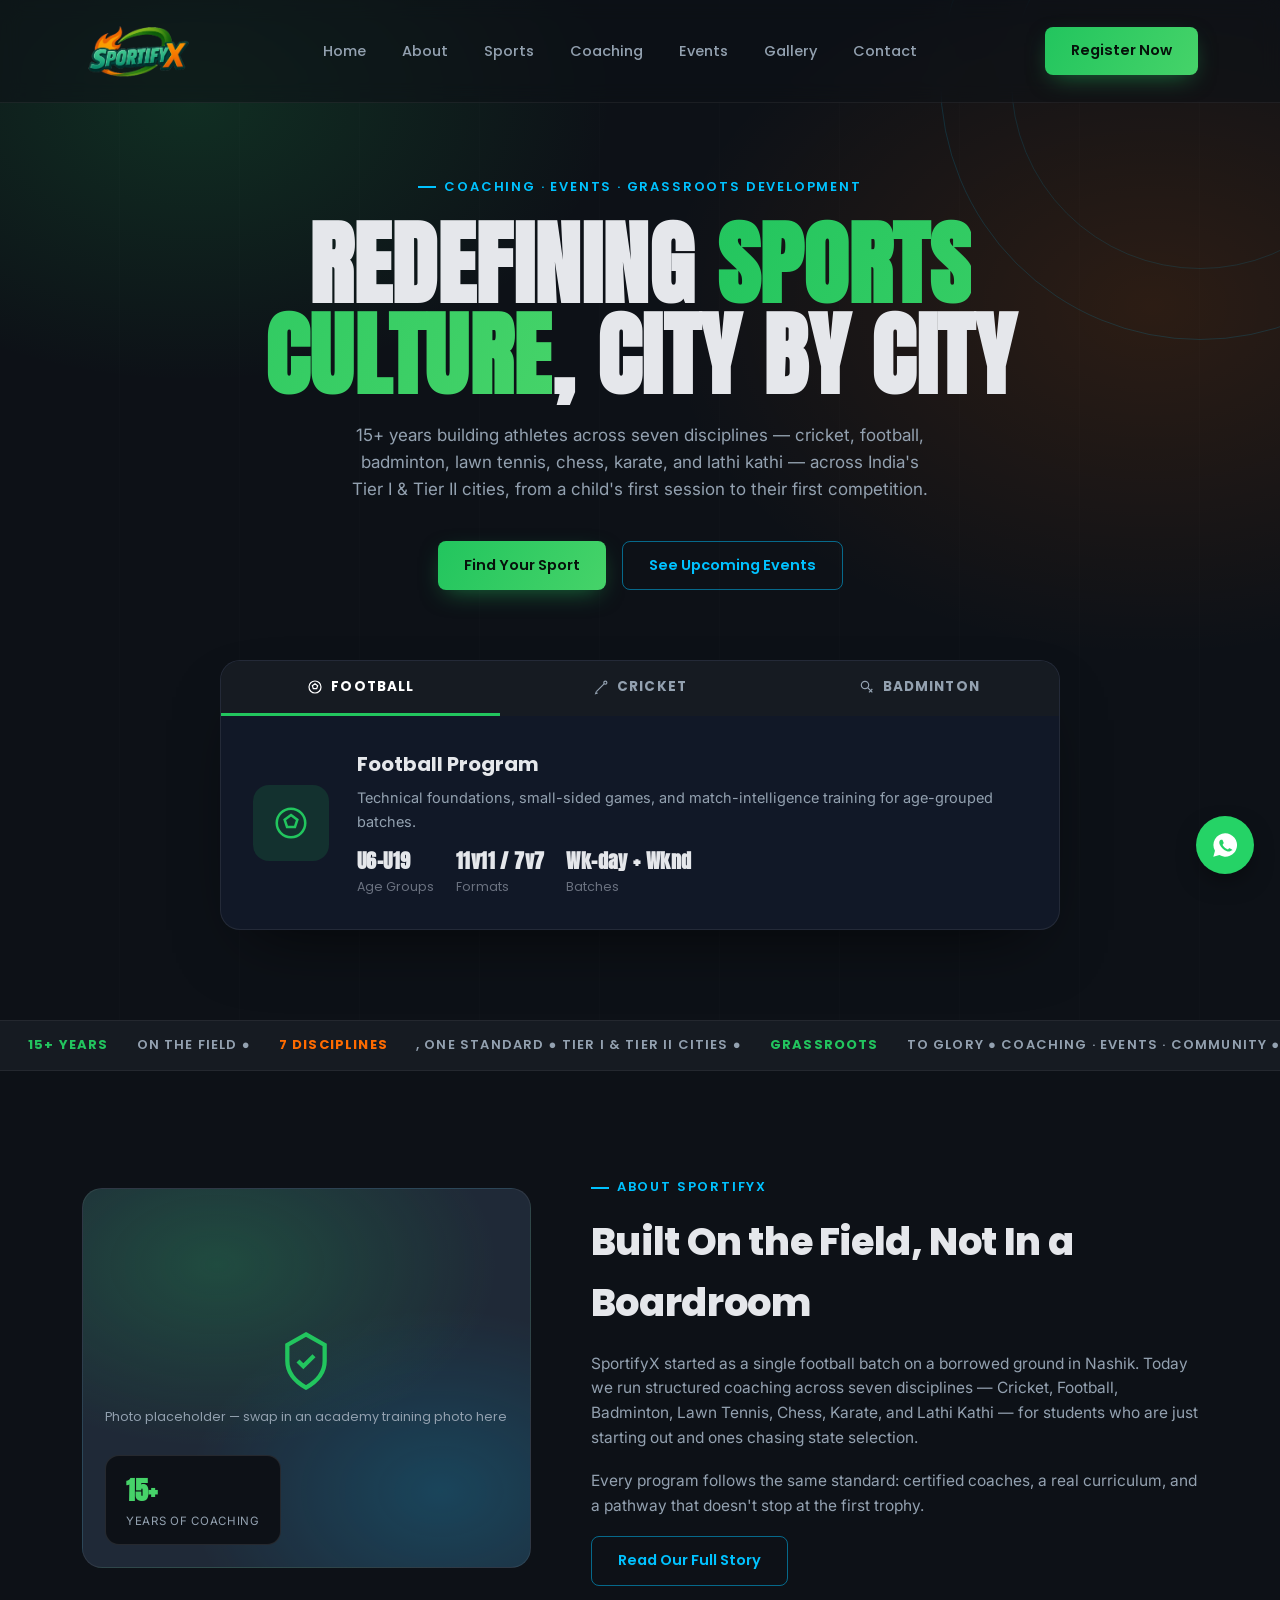
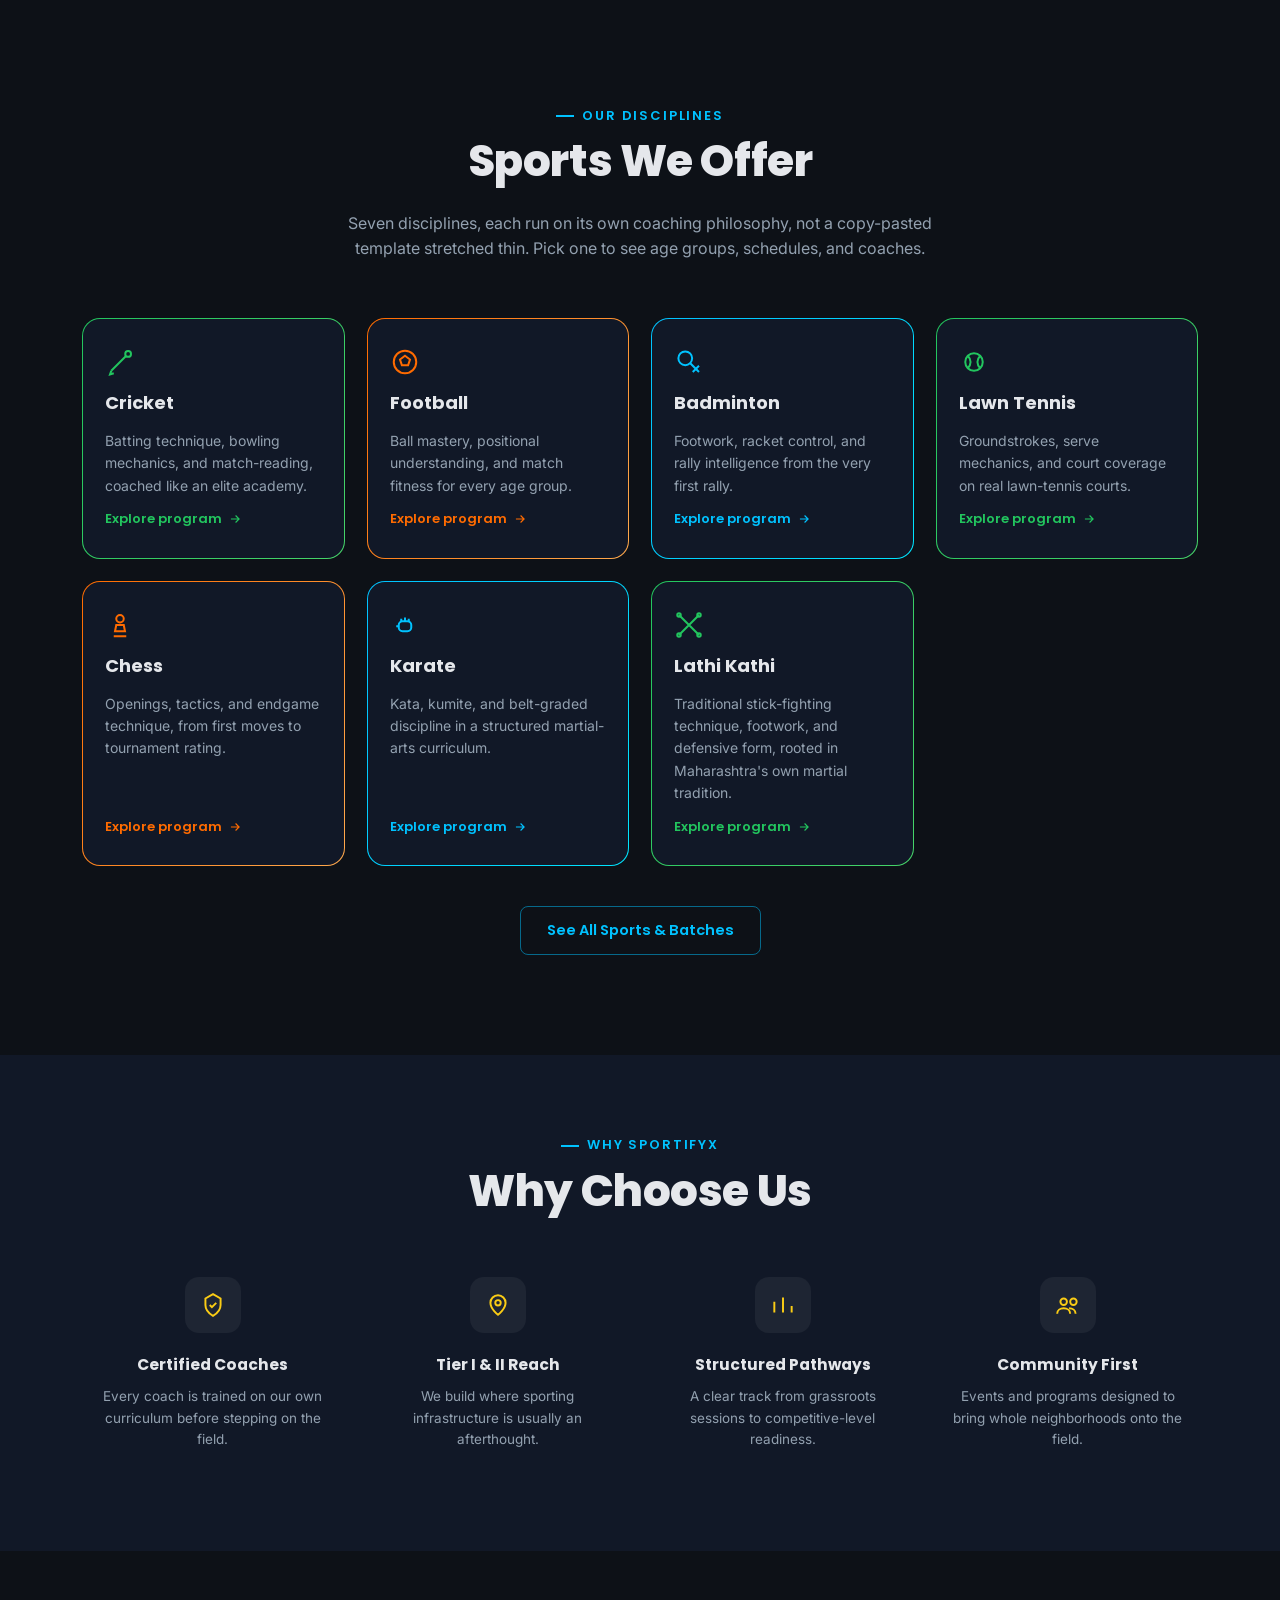
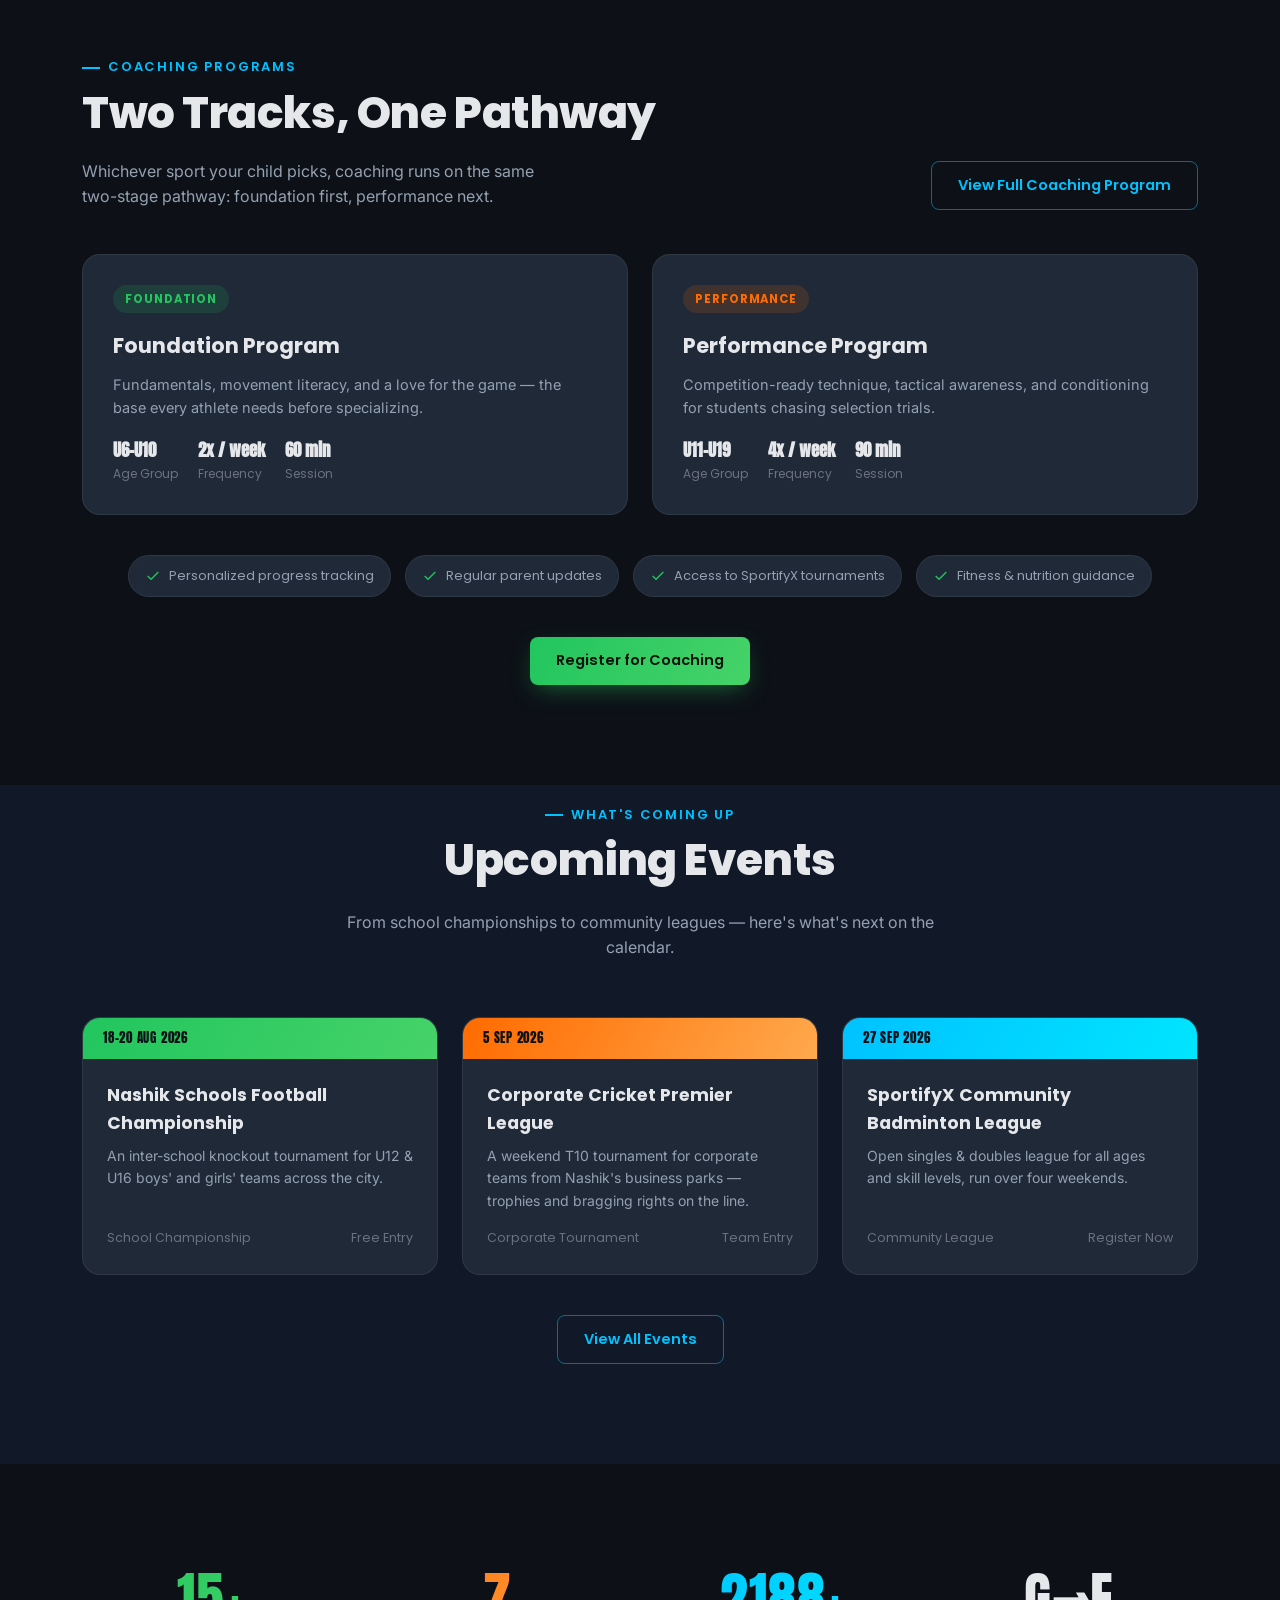
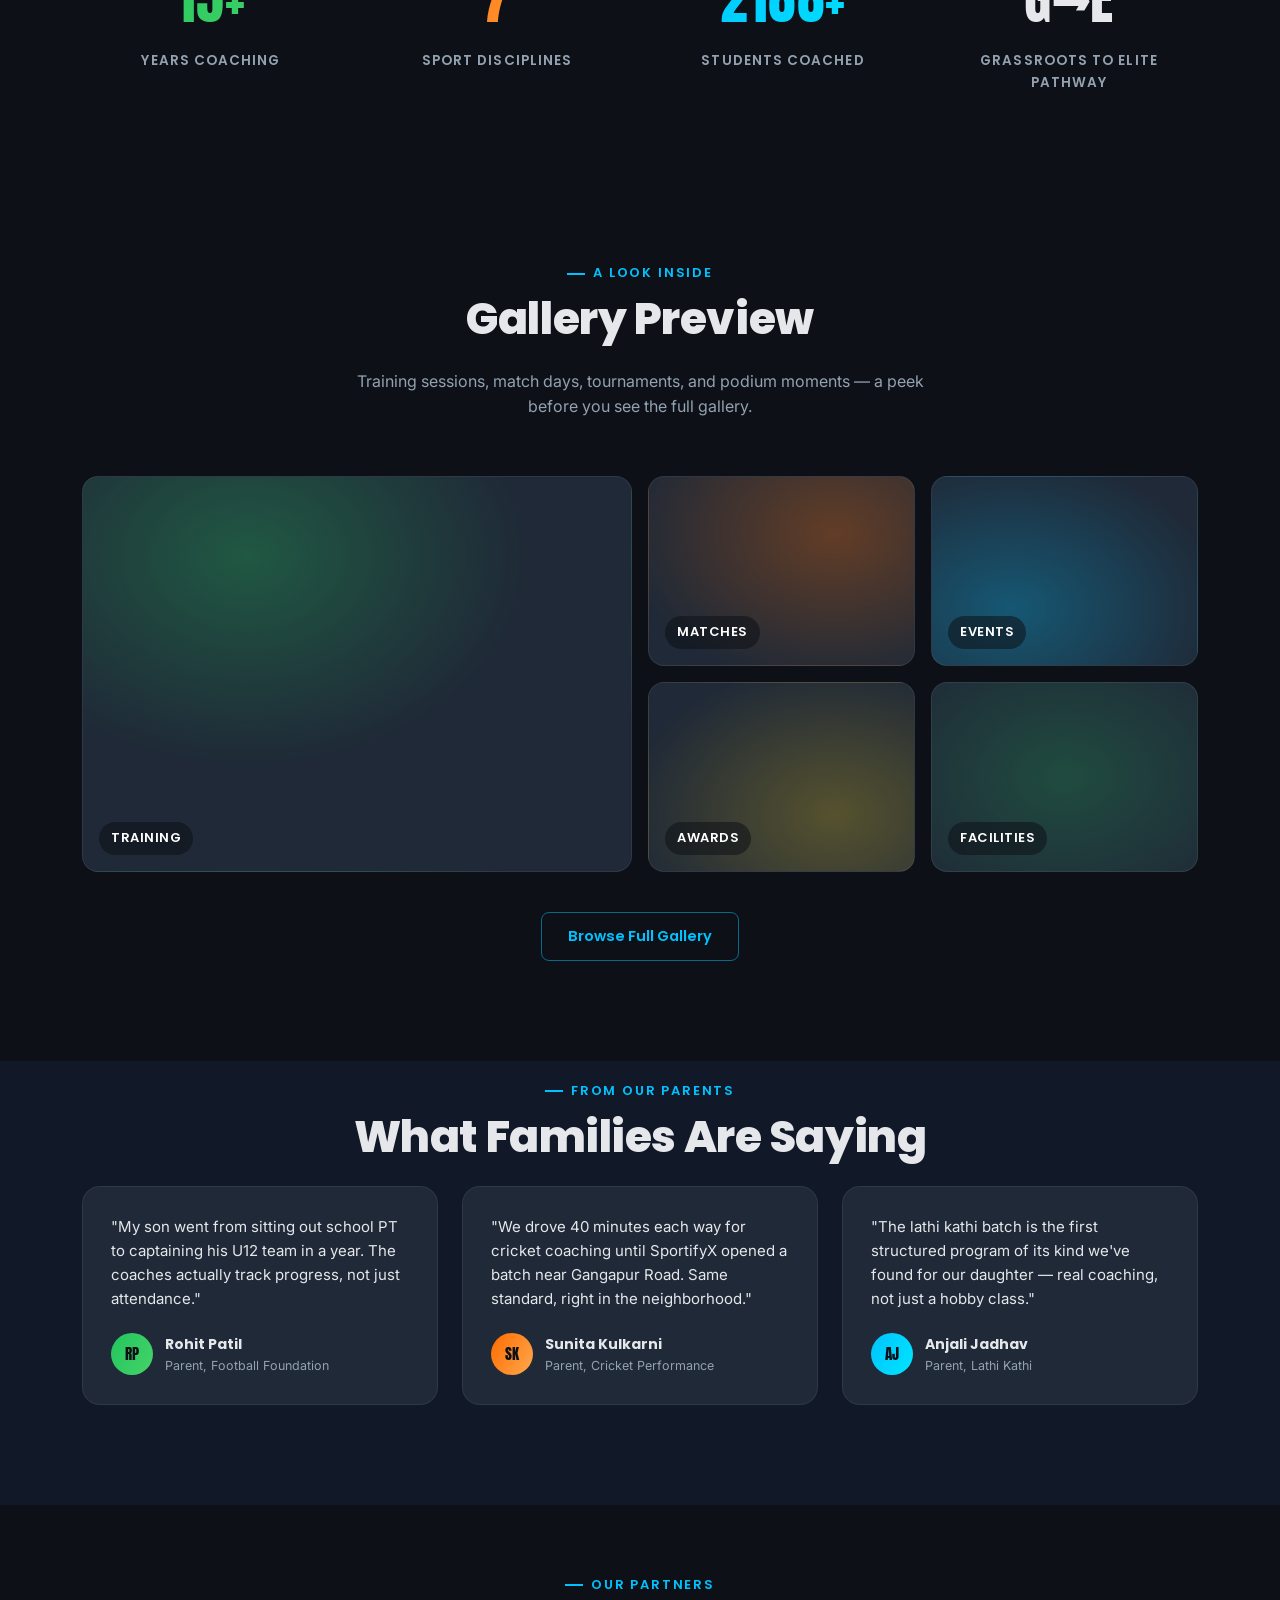
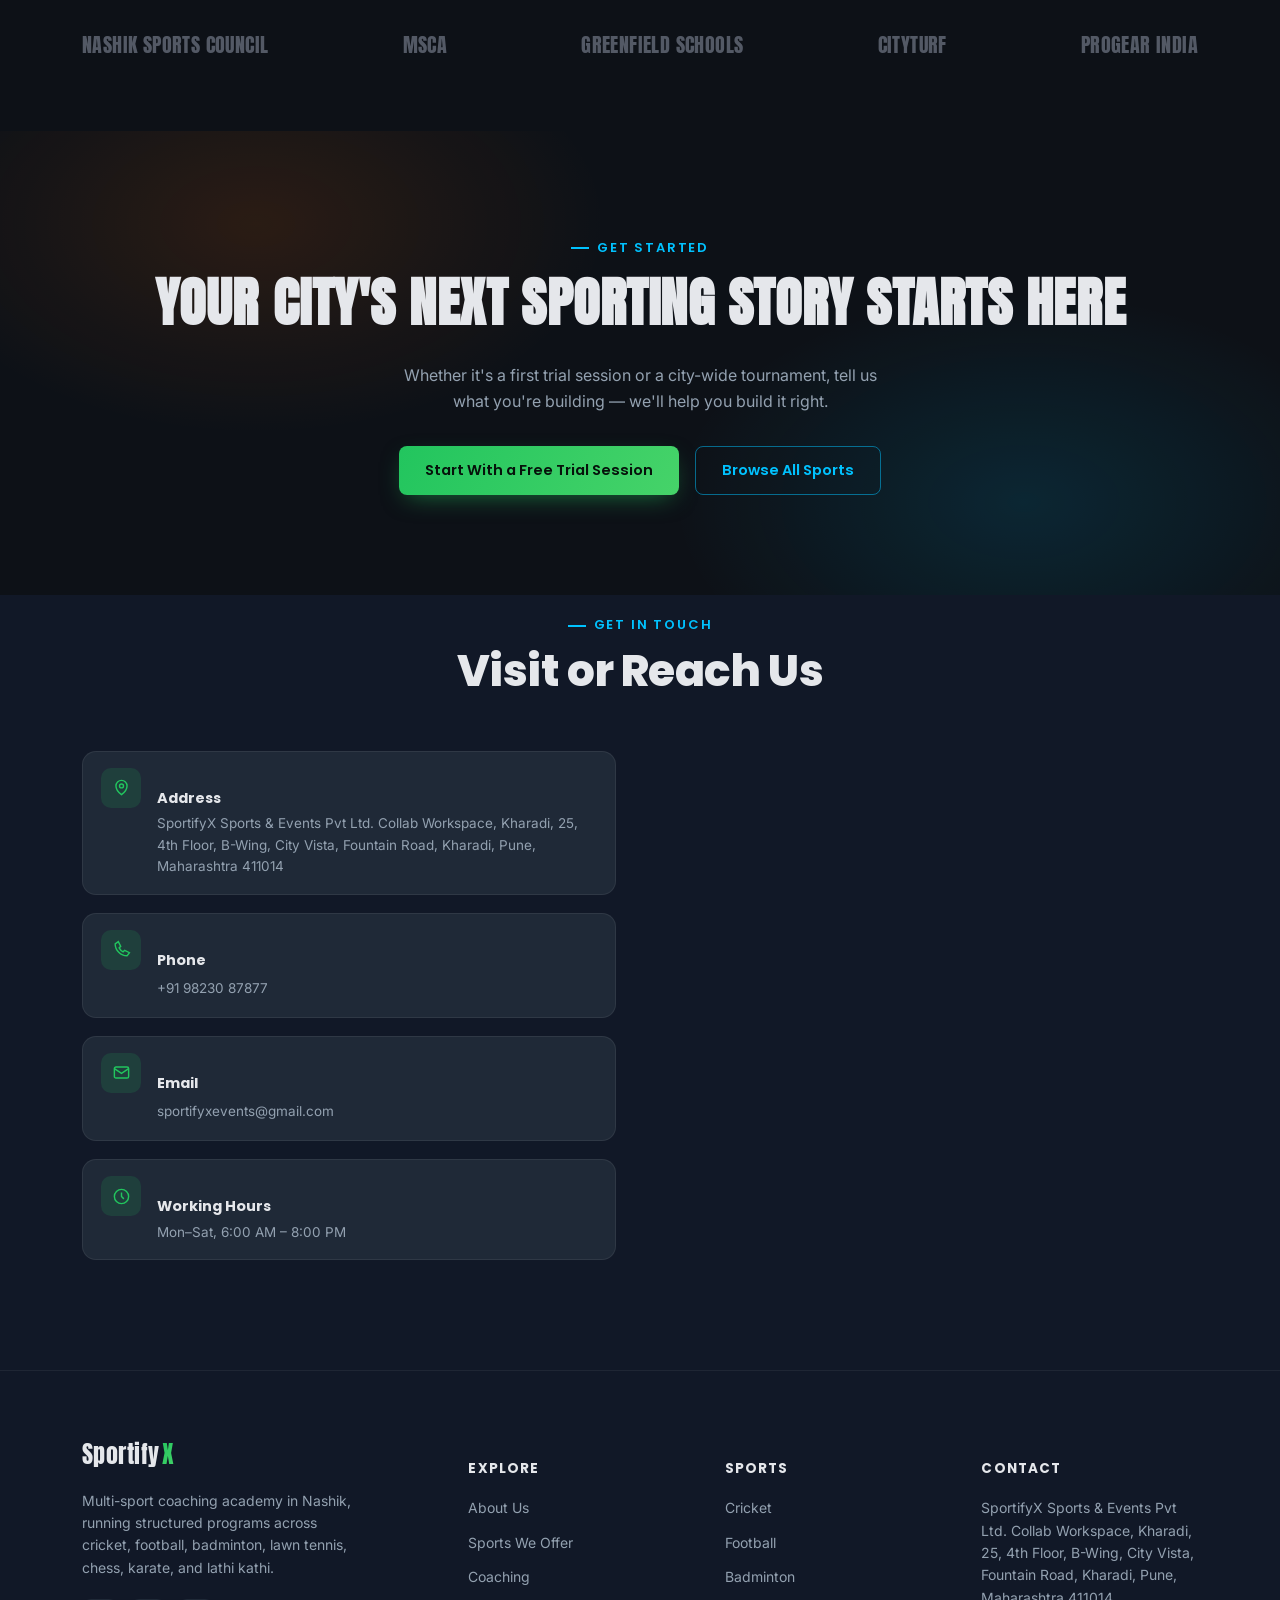
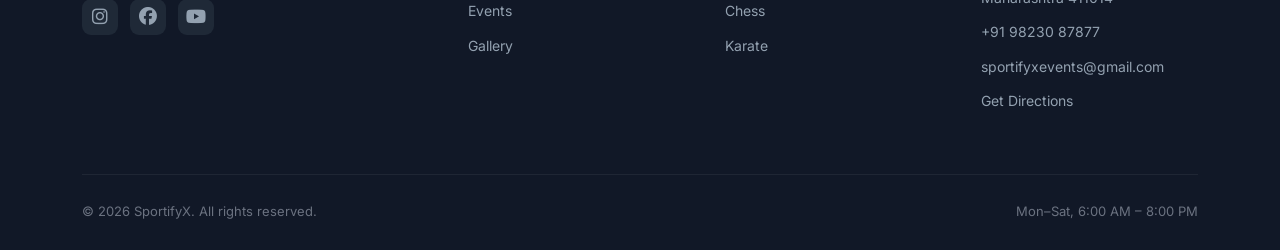
==== index.html @ 6ac2527b "updates" ====
<!DOCTYPE html>
<html lang="en">

<head>
  <meta charset="UTF-8">
  <meta name="viewport" content="width=device-width, initial-scale=1.0">
  <title>SportifyX — Redefining Sports Culture</title>
  <link rel="icon" type="image/x-icon" href="/favicon_io/favicon.ico" />
  <meta name="description"
    content="Professional multi-sport coaching, event management, and grassroots development across cricket, football, badminton, lawn tennis, chess, karate, and lathi kathi in India's Tier I & Tier II cities.">
  <link rel="preconnect" href="https://fonts.googleapis.com">
  <link rel="preconnect" href="https://fonts.gstatic.com" crossorigin>
  <link
    href="https://fonts.googleapis.com/css2?family=Anton&family=Poppins:wght@500;600;700;800&family=Inter:wght@400;500;600&display=swap"
    rel="stylesheet">
  <link rel="stylesheet" href="https://cdnjs.cloudflare.com/ajax/libs/font-awesome/6.7.2/css/all.min.css">
  <link rel="stylesheet" href="/css/style.css">
</head>

<body id="top">

  <div id="navbar"></div>

  <main>
    <section class="hero">
      <div class="pitch-lines"></div>
      <div class="centre-circle"></div>
      <div class="container hero-inner">
        <span class="eyebrow">Coaching · Events · Grassroots Development</span>
        <h1>Redefining <span class="accent">Sports Culture</span>, City by City</h1>
        <p class="hero-sub">15+ years building athletes across seven disciplines — cricket, football, badminton,
          lawn tennis, chess, karate, and lathi kathi — across India's Tier I &amp; Tier II cities, from a
          child's first session to their first competition.</p>
        <div class="hero-ctas">
          <a href="/sports/" class="btn btn-primary">Find Your Sport</a>
          <a href="/events/" class="btn btn-outline">See Upcoming Events</a>
        </div>

        <div class="scoreboard" id="scoreboard">
          <div class="scoreboard-tabs">
            <button class="tab active" data-sport="football">
              <svg viewBox="0 0 24 24" fill="none" stroke="currentColor" stroke-width="1.8">
                <circle cx="12" cy="12" r="9" />
                <path d="M12 7l4 3-1.5 4.5h-5L8 10z" />
              </svg>
              <span class="tab-label">Football</span>
            </button>
            <button class="tab" data-sport="cricket">
              <svg viewBox="0 0 24 24" fill="none" stroke="currentColor" stroke-width="1.8">
                <path d="M5 19L17 7" />
                <circle cx="18.5" cy="5.5" r="2.3" />
                <path d="M5 19l-1 3 3-1" />
              </svg>
              <span class="tab-label">Cricket</span>
            </button>
            <button class="tab" data-sport="badminton">
              <svg viewBox="0 0 24 24" fill="none" stroke="currentColor" stroke-width="1.8">
                <circle cx="9" cy="9" r="5.5" />
                <path d="M13 13l7 7M15 20l5-5" />
              </svg>
              <span class="tab-label">Badminton</span>
            </button>
          </div>

          <div class="scoreboard-body scoreboard-panel" data-sport="football">
            <div class="scoreboard-icon">
              <svg viewBox="0 0 24 24" fill="none" stroke="currentColor" stroke-width="1.6">
                <circle cx="12" cy="12" r="9" />
                <path d="M12 7l4 3-1.5 4.5h-5L8 10z" />
              </svg>
            </div>
            <div class="scoreboard-text">
              <h3 id="sbTitle">Football Program</h3>
              <p id="sbDesc">Technical foundations, small-sided games, and match-intelligence training for
                age-grouped batches.</p>
              <div class="scoreboard-meta">
                <div><strong id="sbMeta1">U6–U19</strong>Age Groups</div>
                <div><strong id="sbMeta2">11v11 / 7v7</strong>Formats</div>
                <div><strong id="sbMeta3">Wk-day + Wknd</strong>Batches</div>
              </div>
            </div>
          </div>
        </div>
      </div>
    </section>

    <div class="ticker-wrap">
      <div class="ticker" id="ticker">
        <span>
          <b>15+ YEARS</b> ON THE FIELD ● <em>7 DISCIPLINES</em>, ONE STANDARD ● TIER I &amp; TIER II CITIES ●
          <b>GRASSROOTS</b> TO GLORY ● COACHING · EVENTS · COMMUNITY ●
        </span>
        <span>
          <b>15+ YEARS</b> ON THE FIELD ● <em>7 DISCIPLINES</em>, ONE STANDARD ● TIER I &amp; TIER II CITIES ●
          <b>GRASSROOTS</b> TO GLORY ● COACHING · EVENTS · COMMUNITY ●
        </span>
      </div>
    </div>

    <section class="about-sec" id="about">
      <div class="container about-grid">
        <div class="about-media reveal">
          <div class="placeholder-tag">
            <svg viewBox="0 0 24 24" fill="none" stroke="currentColor" stroke-width="1.6">
              <path d="M12 2l7 4v6c0 5-3.5 8-7 10-3.5-2-7-5-7-10V6z" />
              <path d="M9 12l2 2 4-4" />
            </svg>
            Photo placeholder — swap in an academy training photo here
          </div>
          <div class="about-badge">
            <strong>15+</strong>
            <span>Years of Coaching</span>
          </div>
        </div>
        <div class="about-body reveal">
          <span class="eyebrow">About SportifyX</span>
          <h2>Built On the Field, Not In a Boardroom</h2>
          <p>SportifyX started as a single football batch on a borrowed ground in Nashik. Today we run
            structured coaching across seven disciplines — Cricket, Football, Badminton, Lawn Tennis, Chess,
            Karate, and Lathi Kathi — for students who are just starting out and ones chasing state selection.</p>
          <p>Every program follows the same standard: certified coaches, a real curriculum, and a pathway that
            doesn't stop at the first trophy.</p>
          <a href="/about/index.html" class="btn btn-outline">Read Our Full Story</a>
        </div>
      </div>
    </section>

    <section class="sports" id="sports">
      <div class="container">
        <div style="display:flex; justify-content:center;"><span class="eyebrow">Our Disciplines</span></div>
        <h2 class="section-title">Sports We Offer</h2>
        <p class="section-sub">Seven disciplines, each run on its own coaching philosophy, not a copy-pasted
          template stretched thin. Pick one to see age groups, schedules, and coaches.</p>
        <div class="sports-grid">

          <div class="sport-card accent-green reveal">
            <div class="sport-card-inner">
              <svg viewBox="0 0 24 24" fill="none" stroke="currentColor" stroke-width="1.6">
                <path d="M5 19L17 7" />
                <circle cx="18.5" cy="5.5" r="2.3" />
                <path d="M5 19l-1 3 3-1" />
              </svg>
              <h3>Cricket</h3>
              <p>Batting technique, bowling mechanics, and match-reading, coached like an elite academy.</p>
              <a href="/sports/index.html#cricket" class="sport-link">Explore program
                <svg viewBox="0 0 24 24" fill="none" stroke="currentColor" stroke-width="2">
                  <path d="M5 12h14M13 6l6 6-6 6" />
                </svg>
              </a>
            </div>
          </div>

          <div class="sport-card accent-orange reveal">
            <div class="sport-card-inner">
              <svg viewBox="0 0 24 24" fill="none" stroke="currentColor" stroke-width="1.6">
                <circle cx="12" cy="12" r="9" />
                <path d="M12 7l4 3-1.5 4.5h-5L8 10z" />
              </svg>
              <h3>Football</h3>
              <p>Ball mastery, positional understanding, and match fitness for every age group.</p>
              <a href="/sports/index.html#football" class="sport-link">Explore program
                <svg viewBox="0 0 24 24" fill="none" stroke="currentColor" stroke-width="2">
                  <path d="M5 12h14M13 6l6 6-6 6" />
                </svg>
              </a>
            </div>
          </div>

          <div class="sport-card accent-cyan reveal">
            <div class="sport-card-inner">
              <svg viewBox="0 0 24 24" fill="none" stroke="currentColor" stroke-width="1.6">
                <circle cx="9" cy="9" r="5.5" />
                <path d="M13 13l7 7M15 20l5-5" />
              </svg>
              <h3>Badminton</h3>
              <p>Footwork, racket control, and rally intelligence from the very first rally.</p>
              <a href="/sports/index.html#badminton" class="sport-link">Explore program
                <svg viewBox="0 0 24 24" fill="none" stroke="currentColor" stroke-width="2">
                  <path d="M5 12h14M13 6l6 6-6 6" />
                </svg>
              </a>
            </div>
          </div>

          <div class="sport-card accent-green reveal">
            <div class="sport-card-inner">
              <svg viewBox="0 0 24 24" fill="none" stroke="currentColor" stroke-width="1.6">
                <circle cx="12" cy="12" r="7" />
                <path d="M7 7c3 3 3 7 0 10M17 7c-3 3-3 7 0 10" />
              </svg>
              <h3>Lawn Tennis</h3>
              <p>Groundstrokes, serve mechanics, and court coverage on real lawn-tennis courts.</p>
              <a href="/sports/index.html#lawn-tennis" class="sport-link">Explore program
                <svg viewBox="0 0 24 24" fill="none" stroke="currentColor" stroke-width="2">
                  <path d="M5 12h14M13 6l6 6-6 6" />
                </svg>
              </a>
            </div>
          </div>

          <div class="sport-card accent-orange reveal">
            <div class="sport-card-inner">
              <svg viewBox="0 0 24 24" fill="none" stroke="currentColor" stroke-width="1.6">
                <circle cx="12" cy="7" r="3" />
                <path d="M9 12h6l1 5H8z" />
                <path d="M7 21h10" />
              </svg>
              <h3>Chess</h3>
              <p>Openings, tactics, and endgame technique, from first moves to tournament rating.</p>
              <a href="/sports/index.html#chess" class="sport-link">Explore program
                <svg viewBox="0 0 24 24" fill="none" stroke="currentColor" stroke-width="2">
                  <path d="M5 12h14M13 6l6 6-6 6" />
                </svg>
              </a>
            </div>
          </div>

          <div class="sport-card accent-cyan reveal">
            <div class="sport-card-inner">
              <svg viewBox="0 0 24 24" fill="none" stroke="currentColor" stroke-width="1.6">
                <rect x="7" y="9" rx="3" width="10" height="8" />
                <path d="M7 13H5M9 9V7M12 9V6M15 9V7" />
              </svg>
              <h3>Karate</h3>
              <p>Kata, kumite, and belt-graded discipline in a structured martial-arts curriculum.</p>
              <a href="/sports/index.html#karate" class="sport-link">Explore program
                <svg viewBox="0 0 24 24" fill="none" stroke="currentColor" stroke-width="2">
                  <path d="M5 12h14M13 6l6 6-6 6" />
                </svg>
              </a>
            </div>
          </div>

          <div class="sport-card accent-green reveal">
            <div class="sport-card-inner">
              <svg viewBox="0 0 24 24" fill="none" stroke="currentColor" stroke-width="1.6">
                <path d="M4 20L20 4M4 4l16 16" />
                <circle cx="4" cy="20" r="1.4" />
                <circle cx="20" cy="4" r="1.4" />
                <circle cx="4" cy="4" r="1.4" />
                <circle cx="20" cy="20" r="1.4" />
              </svg>
              <h3>Lathi Kathi</h3>
              <p>Traditional stick-fighting technique, footwork, and defensive form, rooted in Maharashtra's own
                martial tradition.</p>
              <a href="/sports/index.html#lathi-kathi" class="sport-link">Explore program
                <svg viewBox="0 0 24 24" fill="none" stroke="currentColor" stroke-width="2">
                  <path d="M5 12h14M13 6l6 6-6 6" />
                </svg>
              </a>
            </div>
          </div>

        </div>
        <div class="sports-more">
          <a href="/sports/index.html" class="btn btn-outline">See All Sports &amp; Batches</a>
        </div>
      </div>
    </section>

    <section class="why" id="why">
      <div class="container">
        <div style="display:flex; justify-content:center;"><span class="eyebrow">Why SportifyX</span></div>
        <h2 class="section-title">Why Choose Us</h2>
        <div class="why-grid">
          <div class="why-item reveal">
            <div class="why-icon"><svg viewBox="0 0 24 24" fill="none" stroke="currentColor" stroke-width="1.8">
                <path d="M12 2l7 4v6c0 5-3.5 8-7 10-3.5-2-7-5-7-10V6z" />
                <path d="M9 12l2 2 4-4" />
              </svg></div>
            <h4>Certified Coaches</h4>
            <p>Every coach is trained on our own curriculum before stepping on the field.</p>
          </div>
          <div class="why-item reveal">
            <div class="why-icon"><svg viewBox="0 0 24 24" fill="none" stroke="currentColor" stroke-width="1.8">
                <path d="M12 21s-7-5.2-7-11a7 7 0 0114 0c0 5.8-7 11-7 11z" />
                <circle cx="12" cy="10" r="2.5" />
              </svg></div>
            <h4>Tier I &amp; II Reach</h4>
            <p>We build where sporting infrastructure is usually an afterthought.</p>
          </div>
          <div class="why-item reveal">
            <div class="why-icon"><svg viewBox="0 0 24 24" fill="none" stroke="currentColor" stroke-width="1.8">
                <path d="M4 19V9M12 19V5M20 19v-6" />
              </svg></div>
            <h4>Structured Pathways</h4>
            <p>A clear track from grassroots sessions to competitive-level readiness.</p>
          </div>
          <div class="why-item reveal">
            <div class="why-icon"><svg viewBox="0 0 24 24" fill="none" stroke="currentColor" stroke-width="1.8">
                <circle cx="8" cy="9" r="3" />
                <circle cx="17" cy="9" r="3" />
                <path d="M2 20c0-3 2.7-5 6-5s6 2 6 5M13 15c3.3 0 6 2 6 5" />
              </svg></div>
            <h4>Community First</h4>
            <p>Events and programs designed to bring whole neighborhoods onto the field.</p>
          </div>
        </div>
      </div>
    </section>

    <section class="programs" id="coaching">
      <div class="container">
        <div class="programs-top">
          <div>
            <span class="eyebrow">Coaching Programs</span>
            <h2 class="section-title" style="text-align:left; margin-bottom:0;">Two Tracks, One Pathway</h2>
            <p class="section-sub">Whichever sport your child picks, coaching runs on the same two-stage
              pathway: foundation first, performance next.</p>
          </div>
          <a href="/coaching/index.html" class="btn btn-outline">View Full Coaching Program</a>
        </div>

        <div class="programs-grid">
          <div class="program-card foundation">
            <span class="program-card__tag">Foundation</span>
            <h3>Foundation Program</h3>
            <p>Fundamentals, movement literacy, and a love for the game — the base every athlete needs before
              specializing.</p>
            <div class="program-card__meta">
              <div><strong>U6–U10</strong>Age Group</div>
              <div><strong>2x / week</strong>Frequency</div>
              <div><strong>60 min</strong>Session</div>
            </div>
          </div>
          <div class="program-card performance">
            <span class="program-card__tag">Performance</span>
            <h3>Performance Program</h3>
            <p>Competition-ready technique, tactical awareness, and conditioning for students chasing selection
              trials.</p>
            <div class="program-card__meta">
              <div><strong>U11–U19</strong>Age Group</div>
              <div><strong>4x / week</strong>Frequency</div>
              <div><strong>90 min</strong>Session</div>
            </div>
          </div>
        </div>

        <div class="benefits-row">
          <div class="benefit-chip">
            <svg viewBox="0 0 24 24" fill="none" stroke="currentColor" stroke-width="2">
              <path d="M20 6L9 17l-5-5" />
            </svg>
            Personalized progress tracking
          </div>
          <div class="benefit-chip">
            <svg viewBox="0 0 24 24" fill="none" stroke="currentColor" stroke-width="2">
              <path d="M20 6L9 17l-5-5" />
            </svg>
            Regular parent updates
          </div>
          <div class="benefit-chip">
            <svg viewBox="0 0 24 24" fill="none" stroke="currentColor" stroke-width="2">
              <path d="M20 6L9 17l-5-5" />
            </svg>
            Access to SportifyX tournaments
          </div>
          <div class="benefit-chip">
            <svg viewBox="0 0 24 24" fill="none" stroke="currentColor" stroke-width="2">
              <path d="M20 6L9 17l-5-5" />
            </svg>
            Fitness &amp; nutrition guidance
          </div>
        </div>

        <div class="programs-cta">
          <a href="/coaching/index.html" class="btn btn-primary">Register for Coaching</a>
        </div>
      </div>
    </section>

    <section class="events-sec" id="events">
      <div class="container">
        <div style="display:flex; justify-content:center;"><span class="eyebrow">What's Coming Up</span></div>
        <h2 class="section-title">Upcoming Events</h2>
        <p class="section-sub">From school championships to community leagues — here's what's next on the
          calendar.</p>
        <div class="events-grid">
          <div class="event-card g">
            <span class="event-card__date">18–20 Aug 2026</span>
            <div class="event-card__body">
              <h3>Nashik Schools Football Championship</h3>
              <p>An inter-school knockout tournament for U12 &amp; U16 boys' and girls' teams across the city.</p>
              <div class="event-card__foot"><span>School Championship</span><span>Free Entry</span></div>
            </div>
          </div>
          <div class="event-card o">
            <span class="event-card__date">5 Sep 2026</span>
            <div class="event-card__body">
              <h3>Corporate Cricket Premier League</h3>
              <p>A weekend T10 tournament for corporate teams from Nashik's business parks — trophies and bragging
                rights on the line.</p>
              <div class="event-card__foot"><span>Corporate Tournament</span><span>Team Entry</span></div>
            </div>
          </div>
          <div class="event-card c">
            <span class="event-card__date">27 Sep 2026</span>
            <div class="event-card__body">
              <h3>SportifyX Community Badminton League</h3>
              <p>Open singles &amp; doubles league for all ages and skill levels, run over four weekends.</p>
              <div class="event-card__foot"><span>Community League</span><span>Register Now</span></div>
            </div>
          </div>
        </div>
        <div class="events-more">
          <a href="/events/" class="btn btn-outline">View All Events</a>
        </div>
      </div>
    </section>

    <section class="stats" id="achievements">
      <div class="container stats-grid">
        <div class="stat-card reveal">
          <div class="stat-num" data-count="15" data-suffix="+">0</div>
          <div class="stat-label">Years Coaching</div>
        </div>
        <div class="stat-card reveal">
          <div class="stat-num" data-count="7">0</div>
          <div class="stat-label">Sport Disciplines</div>
        </div>
        <div class="stat-card reveal">
          <div class="stat-num" data-count="2200" data-suffix="+">0</div>
          <div class="stat-label">Students Coached</div>
        </div>
        <div class="stat-card reveal">
          <div class="stat-num" style="background:none;-webkit-text-fill-color:var(--text);color:var(--text);">G→E</div>
          <div class="stat-label">Grassroots to Elite Pathway</div>
        </div>
      </div>
    </section>

    <section class="gallery-sec" id="gallery">
      <div class="container">
        <div style="display:flex; justify-content:center;"><span class="eyebrow">A Look Inside</span></div>
        <h2 class="section-title">Gallery Preview</h2>
        <p class="section-sub">Training sessions, match days, tournaments, and podium moments — a peek before you
          see the full gallery.</p>
        <div class="gallery-grid">
          <div class="gallery-tile g1 reveal"><span>Training</span></div>
          <div class="gallery-tile g2 reveal"><span>Matches</span></div>
          <div class="gallery-tile g3 reveal"><span>Events</span></div>
          <div class="gallery-tile g4 reveal"><span>Awards</span></div>
          <div class="gallery-tile g5 reveal"><span>Facilities</span></div>
        </div>
        <div class="gallery-more">
          <a href="/gallery/index.html" class="btn btn-outline">Browse Full Gallery</a>
        </div>
      </div>
    </section>

    <section class="testimonials" id="testimonials">
      <div class="container">
        <div style="display:flex; justify-content:center;"><span class="eyebrow">From Our Parents</span></div>
        <h2 class="section-title">What Families Are Saying</h2>
        <div class="testimonials-grid">
          <div class="testimonial-card reveal">
            <p class="quote">"My son went from sitting out school PT to captaining his U12 team in a year. The
              coaches actually track progress, not just attendance."</p>
            <div class="testimonial-who">
              <div class="testimonial-avatar">RP</div>
              <div>
                <div class="testimonial-name">Rohit Patil</div>
                <div class="testimonial-role">Parent, Football Foundation</div>
              </div>
            </div>
          </div>
          <div class="testimonial-card reveal">
            <p class="quote">"We drove 40 minutes each way for cricket coaching until SportifyX opened a batch
              near Gangapur Road. Same standard, right in the neighborhood."</p>
            <div class="testimonial-who">
              <div class="testimonial-avatar">SK</div>
              <div>
                <div class="testimonial-name">Sunita Kulkarni</div>
                <div class="testimonial-role">Parent, Cricket Performance</div>
              </div>
            </div>
          </div>
          <div class="testimonial-card reveal">
            <p class="quote">"The lathi kathi batch is the first structured program of its kind we've found for
              our daughter — real coaching, not just a hobby class."</p>
            <div class="testimonial-who">
              <div class="testimonial-avatar">AJ</div>
              <div>
                <div class="testimonial-name">Anjali Jadhav</div>
                <div class="testimonial-role">Parent, Lathi Kathi</div>
              </div>
            </div>
          </div>
        </div>
      </div>
    </section>

    <section class="partners" id="partners">
      <div class="container">
        <div style="display:flex; justify-content:center; margin-bottom:34px;"><span class="eyebrow">Our Partners</span>
        </div>
        <div class="partners-row">
          <span>Nashik Sports Council</span>
          <span>MSCA</span>
          <span>Greenfield Schools</span>
          <span>CityTurf</span>
          <span>ProGear India</span>
        </div>
      </div>
    </section>

    <section class="cta" id="join">
      <div class="container">
        <span class="eyebrow" style="justify-content:center;">Get Started</span>
        <h2>Your City's Next Sporting Story Starts Here</h2>
        <p>Whether it's a first trial session or a city-wide tournament, tell us what you're building — we'll
          help you build it right.</p>
        <div class="cta-actions">
          <a href="/contact/index.html" class="btn btn-primary">Start With a Free Trial Session</a>
          <a href="/sports/index.html" class="btn btn-outline">Browse All Sports</a>
        </div>
      </div>
    </section>

    <section class="contact-mini" id="contact">
      <div class="container">
        <div style="display:flex; justify-content:center;"><span class="eyebrow">Get In Touch</span></div>
        <h2 class="section-title">Visit or Reach Us</h2>
        <div class="contact-mini-grid">
          <div class="contact-list">
            <div class="contact-list-item">
              <div class="contact-icon"><svg viewBox="0 0 24 24" fill="none" stroke="currentColor" stroke-width="1.8">
                  <path d="M12 21s-7-5.2-7-11a7 7 0 0114 0c0 5.8-7 11-7 11z" />
                  <circle cx="12" cy="10" r="2.5" />
                </svg></div>
              <div>
                <h4>Address</h4>
                <p>SportifyX Sports & Events Pvt Ltd.
                  Collab Workspace, Kharadi, 25, 4th Floor, B-Wing, City Vista, Fountain Road, Kharadi, Pune,
                  Maharashtra
                  411014</p>
              </div>
            </div>
            <div class="contact-list-item">
              <div class="contact-icon"><svg viewBox="0 0 24 24" fill="none" stroke="currentColor" stroke-width="1.8">
                  <path d="M4 5c0 8 7 15 15 15l3-4-6-3-2 2c-2-1-4-3-5-5l2-2-3-6z" />
                </svg></div>
              <div>
                <h4>Phone</h4><a href="tel:+919823087877">+91 98230 87877</a>
              </div>
            </div>
            <div class="contact-list-item">
              <div class="contact-icon"><svg viewBox="0 0 24 24" fill="none" stroke="currentColor" stroke-width="1.8">
                  <rect x="3" y="5" width="18" height="14" rx="2" />
                  <path d="M3 7l9 6 9-6" />
                </svg></div>
              <div>
                <h4>Email</h4><a href="mailto:sportifyxevents@gmail.com">sportifyxevents@gmail.com</a>
              </div>
            </div>
            <div class="contact-list-item">
              <div class="contact-icon"><svg viewBox="0 0 24 24" fill="none" stroke="currentColor" stroke-width="1.8">
                  <circle cx="12" cy="12" r="9" />
                  <path d="M12 7v5l3 3" />
                </svg></div>
              <div>
                <h4>Working Hours</h4>
                <p>Mon&ndash;Sat, 6:00 AM &ndash; 8:00 PM</p>
              </div>
            </div>
          </div>
          <div class="contact-map">
            <iframe
              src="https://www.google.com/maps/embed?pb=!1m18!1m12!1m3!1d2728.3585280953075!2d73.94213707346385!3d18.561713182539776!2m3!1f0!2f0!3f0!3m2!1i1024!2i768!4f13.1!3m3!1m2!1s0x3bc2c32d22d89279%3A0x6c14fd752cb55e12!2sCollab%20Workspace!5e1!3m2!1sen!2sin!4v1785481591681!5m2!1sen!2sin"
              width="600" height="450" style="border:0;" allowfullscreen="" loading="lazy"
              referrerpolicy="strict-origin-when-cross-origin"></iframe>
          </div>
        </div>
      </div>
    </section>

  </main>

  <a class="whatsapp-float" href="https://wa.me/919876543210" target="_blank" rel="noopener"
    aria-label="Chat on WhatsApp">
    <svg viewBox="0 0 24 24" fill="currentColor">
      <path
        d="M12 2a10 10 0 00-8.6 15L2 22l5.2-1.4A10 10 0 1012 2zm5.6 14.3c-.2.6-1.2 1.2-1.7 1.3-.4.1-1 .1-1.6-.1-.4-.1-.9-.3-1.5-.6-2.7-1.2-4.4-3.9-4.6-4.1-.1-.2-1.1-1.5-1.1-2.8 0-1.3.7-2 1-2.2.3-.3.6-.3.8-.3h.5c.2 0 .4 0 .6.5.2.5.7 1.8.8 1.9.1.2.1.4 0 .6-.1.2-.1.3-.3.5l-.4.5c-.1.2-.3.3-.1.6.2.3.8 1.3 1.7 2.1 1.2 1 2.1 1.4 2.4 1.5.3.1.5.1.6-.1l.6-.7c.2-.3.4-.2.7-.1l1.6.8c.2.1.4.2.5.3.1.2.1.9-.1 1.4z" />
    </svg>
  </a>

  <div id="footer"></div>
  <script src="/js/script.js"></script>
</body>

</html>
---- css/style.css ----
:root {
  --navy: #0D1117;
  --navy-light: #161B22;
  --surface: #111827;
  --card: #1F2937;
  --ice: #6B7280;
  --text: #E5E7EB;
  --text-dim: #93A1B0;

  --green: #22C55E;
  --green-2: #46D369;
  --orange: #FF6B00;
  --orange-2: #FFA94D;
  --cyan: #00C2FF;
  --cyan-2: #00E5FF;
  --cyan-deep: #0090E6;
  --yellow: #FACC15;

  --grad-sport: linear-gradient(120deg, var(--green), var(--green-2));
  --grad-energy: linear-gradient(120deg, var(--orange), var(--orange-2));
  --grad-cyan: linear-gradient(120deg, var(--cyan), var(--cyan-2));

  --font-display: 'Anton', sans-serif;
  --font-head: 'Poppins', sans-serif;
  --font-body: 'Inter', sans-serif;

  --container: 1180px;
}

*,
*::before,
*::after {
  box-sizing: border-box;
}

html {
  scroll-behavior: smooth;
}

body {
  margin: 0;
  background: var(--navy);
  color: var(--text);
  font-family: var(--font-body);
  line-height: 1.6;
  overflow-x: hidden;
}

img,
svg {
  display: block;
  max-width: 100%;
}

a {
  color: inherit;
  text-decoration: none;
}

ul {
  list-style: none;
  margin: 0;
  padding: 0;
}

button {
  font-family: inherit;
  cursor: pointer;
  border: none;
  background: none;
  color: inherit;
}

h1,
h2,
h3 {
  margin: 0;
  font-family: var(--font-head);
}

p {
  margin: 0;
}

.container {
  max-width: var(--container);
  margin: 0 auto;
  padding: 0 32px;
}

:focus-visible {
  outline: 2px solid var(--cyan);
  outline-offset: 3px;
  border-radius: 4px;
}

.eyebrow {
  display: inline-flex;
  align-items: center;
  gap: 8px;
  font-family: var(--font-head);
  font-weight: 600;
  font-size: 13px;
  letter-spacing: .14em;
  text-transform: uppercase;
  color: var(--cyan);
}

.eyebrow::before {
  content: '';
  width: 18px;
  height: 2px;
  background: var(--cyan);
  display: inline-block;
}

.section-title {
  text-align: center;
  font-size: clamp(28px, 4vw, 44px);
  font-weight: 800;
  letter-spacing: -0.01em;
  margin-bottom: 14px;
}

.section-sub {
  text-align: center;
  max-width: 620px;
  margin: 0 auto 56px;
  color: var(--text-dim);
  font-size: 16px;
}

.btn {
  font-family: var(--font-head);
  font-weight: 600;
  font-size: 14.5px;
  padding: 12px 26px;
  border-radius: 8px;
  display: inline-flex;
  align-items: center;
  gap: 8px;
  transition: transform .2s ease, box-shadow .2s ease, background .2s ease, border-color .2s ease;
  white-space: nowrap;
}

.btn-primary {
  background: var(--grad-sport);
  color: #06120B;
  box-shadow: 0 8px 24px -8px rgba(34, 197, 94, .55);
}

.btn-primary:hover {
  transform: translateY(-2px);
  box-shadow: 0 12px 30px -8px rgba(34, 197, 94, .7);
}

.btn-outline {
  border: 1.5px solid rgba(0, 194, 255, .5);
  color: var(--cyan);
}

.btn-outline:hover {
  background: rgba(0, 194, 255, .1);
  border-color: var(--cyan);
  transform: translateY(-2px);
}

.btn-sm {
  padding: 9px 18px;
  font-size: 13px;
}

header {
  position: fixed;
  top: 0;
  left: 0;
  right: 0;
  z-index: 100;
  background: rgba(13, 17, 23, 0.55);
  backdrop-filter: blur(10px);
  -webkit-backdrop-filter: blur(10px);
  border-bottom: 1px solid rgba(255, 255, 255, 0.06);
  transition: background .3s ease, border-color .3s ease;
}

header.scrolled {
  background: rgba(17, 24, 39, 0.92);
}

nav {
  display: flex;
  align-items: center;
  justify-content: space-between;
  padding: 16px 32px;
  max-width: 1180px;
  margin: 0 auto;
}

.logo {
  font-family: 'Anton', sans-serif;
  font-size: 24px;
  letter-spacing: .02em;
  display: flex;
  align-items: center;
  gap: 2px;
  color: var(--text, #E5E7EB);
}

.logo .accent {
  background: var(--grad-sport);
  -webkit-background-clip: text;
  background-clip: text;
  color: transparent;
}

.logo-img {
  height: 70px;
  width: auto;
  display: block;
}

.nav-links {
  display: flex;
  gap: 36px;
  list-style: none;
  margin: 0;
  padding: 0;
}

.nav-links a {
  font-family: 'Poppins', sans-serif;
  font-weight: 500;
  font-size: 14.5px;
  color: var(--text-dim, #93A1B0);
  position: relative;
  padding: 4px 0;
  transition: color .2s ease;
  text-decoration: none;
}

.nav-links a::after {
  content: '';
  position: absolute;
  left: 0;
  bottom: 0;
  width: 0;
  height: 2px;
  background: linear-gradient(120deg, var(--green, #22C55E), var(--green-2, #46D369));
  transition: width .25s ease;
}

.nav-links a:hover,
.nav-links a.active {
  color: var(--text, #E5E7EB);
}

.nav-links a:hover::after,
.nav-links a.active::after {
  width: 100%;
}

.nav-ctas {
  display: flex;
  gap: 12px;
  align-items: center;
}

.nav-toggle {
  display: none;
  width: 26px;
  height: 20px;
  position: relative;
  background: none;
  border: none;
  cursor: pointer;
  padding: 0;
}

.nav-toggle span {
  position: absolute;
  left: 0;
  right: 0;
  height: 2px;
  background: var(--text, #E5E7EB);
  border-radius: 2px;
  transition: transform .25s ease, opacity .25s ease;
}

.nav-toggle span:nth-child(1) {
  top: 0;
}

.nav-toggle span:nth-child(2) {
  top: 9px;
}

.nav-toggle span:nth-child(3) {
  top: 18px;
}

.nav-toggle.open span:nth-child(1) {
  transform: translateY(9px) rotate(45deg);
}

.nav-toggle.open span:nth-child(2) {
  opacity: 0;
}

.nav-toggle.open span:nth-child(3) {
  transform: translateY(-9px) rotate(-45deg);
}

.nav-menu {
  display: contents;
}

@media (max-width:900px) {
  .nav-toggle {
    display: block;
  }

  .nav-menu {
    display: none;
    position: absolute;
    top: 100%;
    left: 0;
    right: 0;
    background: var(--surface, #111827);
    flex-direction: column;
    gap: 22px;
    padding: 22px 32px 28px;
    border-bottom: 1px solid rgba(255, 255, 255, .08);
    max-height: calc(100vh - 64px);
    overflow-y: auto;
  }

  header.mobile-open .nav-menu {
    display: flex;
  }

  .nav-links {
    flex-direction: column;
    gap: 18px;
  }

  .nav-ctas {
    flex-direction: column;
    gap: 12px;
  }

  .nav-ctas .btn {
    width: 100%;
    justify-content: center;
  }
}

@media (max-width:420px) {
  nav {
    padding: 14px 20px;
  }

  .logo {
    font-size: 20px;
  }
}

.hero {
  padding: 170px 0 90px;
  position: relative;
  background:
    radial-gradient(600px 400px at 15% 10%, rgba(34, 197, 94, .16), transparent 70%),
    radial-gradient(700px 500px at 90% 30%, rgba(255, 107, 0, .13), transparent 70%),
    var(--navy);
  overflow: hidden;
}

.pitch-lines {
  position: absolute;
  inset: 0;
  z-index: 0;
  opacity: .5;
  background-image:
    repeating-linear-gradient(90deg, transparent, transparent 119px, rgba(255, 255, 255, .035) 120px);
}

.centre-circle {
  position: absolute;
  top: -180px;
  right: -180px;
  width: 520px;
  height: 520px;
  border: 1px solid rgba(0, 194, 255, .15);
  border-radius: 50%;
  z-index: 0;
}

.centre-circle::after {
  content: '';
  position: absolute;
  inset: 70px;
  border: 1px solid rgba(0, 194, 255, .12);
  border-radius: 50%;
}

.hero-inner {
  position: relative;
  z-index: 1;
  text-align: center;
}

.hero h1 {
  font-family: var(--font-display);
  font-size: clamp(42px, 7.4vw, 92px);
  line-height: 0.98;
  letter-spacing: .005em;
  margin: 22px auto 22px;
  max-width: 900px;
  text-transform: uppercase;
}

.hero h1 .accent {
  background: var(--grad-sport);
  -webkit-background-clip: text;
  background-clip: text;
  color: transparent;
}

.hero-sub {
  max-width: 580px;
  margin: 0 auto 38px;
  color: var(--text-dim);
  font-size: 17px;
}

.hero-ctas {
  display: flex;
  gap: 16px;
  justify-content: center;
  margin-bottom: 70px;
  flex-wrap: wrap;
}

.scoreboard {
  max-width: 840px;
  margin: 0 auto;
  border-radius: 20px;
  background: var(--surface);
  border: 1px solid rgba(255, 255, 255, .08);
  box-shadow: 0 30px 70px -30px rgba(0, 0, 0, .7);
  overflow: hidden;
  text-align: left;
}

.scoreboard-tabs {
  display: flex;
  background: var(--navy-light);
}

.tab {
  flex: 1;
  padding: 16px 12px;
  font-family: var(--font-head);
  font-weight: 700;
  font-size: 13.5px;
  letter-spacing: .08em;
  text-transform: uppercase;
  color: var(--text-dim);
  border-bottom: 3px solid transparent;
  transition: color .2s ease, border-color .2s ease, background .2s ease;
  display: flex;
  align-items: center;
  justify-content: center;
  gap: 8px;
}

.tab svg {
  width: 16px;
  height: 16px;
}

.tab:hover {
  color: var(--text);
  background: rgba(255, 255, 255, .03);
}

.tab.active {
  color: #fff;
}

.tab[data-sport="football"].active {
  border-color: var(--green);
}

.tab[data-sport="cricket"].active {
  border-color: var(--orange);
}

.tab[data-sport="badminton"].active {
  border-color: var(--cyan);
}

.scoreboard-body {
  padding: 32px;
  display: flex;
  gap: 28px;
  align-items: center;
}

.scoreboard-icon {
  flex: 0 0 auto;
  width: 76px;
  height: 76px;
  border-radius: 16px;
  display: flex;
  align-items: center;
  justify-content: center;
  transition: background .3s ease;
}

.scoreboard-icon svg {
  width: 38px;
  height: 38px;
}

.scoreboard-panel[data-sport="football"] .scoreboard-icon {
  background: rgba(34, 197, 94, .14);
  color: var(--green);
}

.scoreboard-panel[data-sport="cricket"] .scoreboard-icon {
  background: rgba(255, 107, 0, .14);
  color: var(--orange);
}

.scoreboard-panel[data-sport="badminton"] .scoreboard-icon {
  background: rgba(0, 194, 255, .14);
  color: var(--cyan);
}

.scoreboard-text h3 {
  font-size: 20px;
  font-weight: 700;
  margin-bottom: 6px;
}

.scoreboard-text p {
  color: var(--text-dim);
  font-size: 14.5px;
  margin-bottom: 12px;
}

.scoreboard-meta {
  display: flex;
  gap: 22px;
  flex-wrap: wrap;
}

.scoreboard-meta div {
  font-family: var(--font-head);
  font-size: 12.5px;
  color: var(--ice);
}

.scoreboard-meta strong {
  display: block;
  font-family: var(--font-display);
  font-size: 20px;
  color: var(--text);
  letter-spacing: .02em;
}

.ticker-wrap {
  background: var(--navy-light);
  border-top: 1px solid rgba(255, 255, 255, .06);
  border-bottom: 1px solid rgba(255, 255, 255, .06);
  overflow: hidden;
  padding: 14px 0;
  position: relative;
  z-index: 1;
}

.ticker {
  display: flex;
  width: max-content;
  animation: scroll-left 26s linear infinite;
}

.ticker span {
  font-family: var(--font-head);
  font-weight: 600;
  font-size: 13px;
  letter-spacing: .09em;
  text-transform: uppercase;
  color: var(--text-dim);
  padding: 0 28px;
  display: flex;
  align-items: center;
  gap: 28px;
  white-space: nowrap;
}

.ticker span b {
  color: var(--green);
  font-weight: 700;
}

.ticker span em {
  color: var(--orange);
  font-style: normal;
  font-weight: 700;
}

@keyframes scroll-left {
  from {
    transform: translateX(0);
  }

  to {
    transform: translateX(-50%);
  }
}

.about-sec {
  padding: 100px 0;
}

.about-grid {
  display: grid;
  grid-template-columns: 0.85fr 1.15fr;
  gap: 60px;
  align-items: center;
}

.about-media {
  position: relative;
  border-radius: 20px;
  overflow: hidden;
  min-height: 380px;
  background:
    radial-gradient(400px 260px at 30% 20%, rgba(34, 197, 94, .22), transparent 70%),
    radial-gradient(360px 260px at 80% 80%, rgba(0, 194, 255, .18), transparent 70%),
    var(--card);
  border: 1px solid rgba(255, 255, 255, .07);
  display: flex;
  align-items: center;
  justify-content: center;
}

.about-media .placeholder-tag {
  font-family: var(--font-head);
  font-size: 12.5px;
  color: var(--text-dim);
  text-align: center;
  padding: 0 20px;
}

.about-media svg {
  width: 64px;
  height: 64px;
  color: var(--green);
  margin: 0 auto 14px;
}

.about-badge {
  position: absolute;
  bottom: 22px;
  left: 22px;
  background: var(--navy);
  border: 1px solid rgba(255, 255, 255, .1);
  border-radius: 14px;
  padding: 14px 20px;
  display: flex;
  flex-direction: column;
}

.about-badge strong {
  font-family: var(--font-display);
  font-size: 26px;
  color: var(--green-2);
}

.about-badge span {
  font-size: 11.5px;
  color: var(--text-dim);
  text-transform: uppercase;
  letter-spacing: .06em;
}

.about-body p {
  color: var(--text-dim);
  font-size: 15.5px;
  margin: 18px 0;
}

.about-body h2 {
  font-family: var(--font-head);
  font-weight: 800;
  font-size: clamp(26px, 3.4vw, 38px);
  margin-top: 14px;
  letter-spacing: -0.01em;
}

.stats {
  padding: 90px 0 70px;
}

.stats-grid {
  display: grid;
  grid-template-columns: repeat(4, 1fr);
  gap: 28px;
  text-align: center;
}

.stat-num {
  font-family: var(--font-display);
  font-size: clamp(38px, 4.4vw, 58px);
  letter-spacing: .01em;
  background: var(--grad-sport);
  -webkit-background-clip: text;
  background-clip: text;
  color: transparent;
}

.stat-card:nth-child(2) .stat-num {
  background: var(--grad-energy);
  -webkit-background-clip: text;
  background-clip: text;
}

.stat-card:nth-child(3) .stat-num {
  background: var(--grad-cyan);
  -webkit-background-clip: text;
  background-clip: text;
}

.stat-label {
  font-size: 13.5px;
  color: var(--text-dim);
  text-transform: uppercase;
  letter-spacing: .08em;
  font-family: var(--font-head);
  font-weight: 600;
  margin-top: 6px;
}

.sports {
  padding: 20px 0 100px;
}

.sports-grid {
  display: grid;
  grid-template-columns: repeat(4, 1fr);
  gap: 22px;
}

.sport-card {
  border-radius: 18px;
  padding: 1px;
  position: relative;
  overflow: hidden;
}

.sport-card.accent-green {
  background: var(--grad-sport);
}

.sport-card.accent-orange {
  background: var(--grad-energy);
}

.sport-card.accent-cyan {
  background: var(--grad-cyan);
}

.sport-card-inner {
  background: var(--surface);
  border-radius: 17px;
  padding: 28px 22px;
  height: 100%;
  display: flex;
  flex-direction: column;
  gap: 12px;
}

.sport-card-inner svg {
  width: 30px;
  height: 30px;
}

.sport-card.accent-green svg,
.sport-card.accent-green .sport-link {
  color: var(--green);
}

.sport-card.accent-orange svg,
.sport-card.accent-orange .sport-link {
  color: var(--orange);
}

.sport-card.accent-cyan svg,
.sport-card.accent-cyan .sport-link {
  color: var(--cyan);
}

.sport-card-inner h3 {
  font-size: 18px;
  font-weight: 700;
}

.sport-card-inner p {
  color: var(--text-dim);
  font-size: 14px;
  flex-grow: 1;
}

.sport-link {
  font-family: var(--font-head);
  font-weight: 600;
  font-size: 13px;
  display: inline-flex;
  align-items: center;
  gap: 6px;
}

.sport-link svg {
  width: 14px;
  height: 14px;
  transition: transform .2s ease;
}

.sport-card-inner:hover .sport-link svg {
  transform: translateX(4px);
}

.sports-more {
  text-align: center;
  margin-top: 40px;
}

.why {
  padding: 80px 0 100px;
  background: var(--surface);
}

.why-grid {
  display: grid;
  grid-template-columns: repeat(4, 1fr);
  gap: 24px;
  margin-top: 50px;
}

.why-item {
  text-align: center;
  padding: 0 12px;
}

.why-icon {
  width: 56px;
  height: 56px;
  margin: 0 auto 16px;
  border-radius: 14px;
  background: rgba(229, 231, 235, .06);
  display: flex;
  align-items: center;
  justify-content: center;
  color: var(--yellow);
}

.why-icon svg {
  width: 26px;
  height: 26px;
}

.why-item h4 {
  font-family: var(--font-head);
  font-size: 15.5px;
  font-weight: 700;
  margin-bottom: 8px;
}

.why-item p {
  font-size: 13.5px;
  color: var(--text-dim);
}

.programs {
  padding: 100px 0;
}

.programs-top {
  display: flex;
  justify-content: space-between;
  align-items: flex-end;
  gap: 24px;
  margin-bottom: 44px;
  flex-wrap: wrap;
}

.programs-top .section-sub {
  margin: 10px 0 0;
  text-align: left;
  max-width: 480px;
}

.programs-grid {
  display: grid;
  grid-template-columns: repeat(2, 1fr);
  gap: 24px;
  margin-bottom: 40px;
}

.program-card {
  background: var(--card);
  border: 1px solid rgba(255, 255, 255, .07);
  border-radius: 18px;
  padding: 30px;
}

.program-card__tag {
  display: inline-block;
  font-family: var(--font-head);
  font-size: 11.5px;
  font-weight: 700;
  letter-spacing: .08em;
  text-transform: uppercase;
  padding: 5px 12px;
  border-radius: 20px;
  margin-bottom: 16px;
}

.program-card.foundation .program-card__tag {
  background: rgba(34, 197, 94, .14);
  color: var(--green);
}

.program-card.performance .program-card__tag {
  background: rgba(255, 107, 0, .14);
  color: var(--orange);
}

.program-card h3 {
  font-size: 21px;
  font-weight: 700;
  margin-bottom: 10px;
}

.program-card p {
  color: var(--text-dim);
  font-size: 14.5px;
  margin-bottom: 18px;
}

.program-card__meta {
  display: flex;
  gap: 20px;
  flex-wrap: wrap;
}

.program-card__meta div {
  font-family: var(--font-head);
  font-size: 12px;
  color: var(--ice);
}

.program-card__meta strong {
  display: block;
  font-family: var(--font-display);
  font-size: 17px;
  color: var(--text);
}

.benefits-row {
  display: flex;
  gap: 14px;
  flex-wrap: wrap;
  justify-content: center;
}

.benefit-chip {
  display: flex;
  align-items: center;
  gap: 8px;
  background: var(--card);
  border: 1px solid rgba(255, 255, 255, .07);
  padding: 10px 16px;
  border-radius: 30px;
  font-family: var(--font-head);
  font-size: 13px;
  color: var(--text-dim);
}

.benefit-chip svg {
  width: 16px;
  height: 16px;
  color: var(--green);
  flex-shrink: 0;
}

.programs-cta {
  text-align: center;
  margin-top: 40px;
}

.events-sec {
  padding: 20px 0 100px;
  background: var(--surface);
}

.events-grid {
  display: grid;
  grid-template-columns: repeat(3, 1fr);
  gap: 24px;
}

.event-card {
  background: var(--card);
  border: 1px solid rgba(255, 255, 255, .07);
  border-radius: 18px;
  overflow: hidden;
  display: flex;
  flex-direction: column;
}

.event-card__date {
  font-family: var(--font-display);
  font-size: 13px;
  letter-spacing: .06em;
  padding: 10px 20px;
  color: var(--navy);
  text-transform: uppercase;
}

.event-card.g .event-card__date {
  background: var(--grad-sport);
}

.event-card.o .event-card__date {
  background: var(--grad-energy);
}

.event-card.c .event-card__date {
  background: var(--grad-cyan);
}

.event-card__body {
  padding: 22px 24px 26px;
  flex-grow: 1;
  display: flex;
  flex-direction: column;
}

.event-card__body h3 {
  font-size: 17.5px;
  font-weight: 700;
  margin-bottom: 8px;
}

.event-card__body p {
  color: var(--text-dim);
  font-size: 14px;
  margin-bottom: 16px;
  flex-grow: 1;
}

.event-card__foot {
  display: flex;
  justify-content: space-between;
  align-items: center;
  font-size: 12.5px;
  color: var(--ice);
  font-family: var(--font-head);
}

.events-more {
  text-align: center;
  margin-top: 40px;
}

.gallery-sec {
  padding: 100px 0;
}

.gallery-grid {
  display: grid;
  grid-template-columns: repeat(4, 1fr);
  grid-auto-rows: 190px;
  gap: 16px;
}

.gallery-tile {
  border-radius: 16px;
  position: relative;
  display: flex;
  align-items: flex-end;
  padding: 16px;
  overflow: hidden;
  border: 1px solid rgba(255, 255, 255, .07);
}

.gallery-tile span {
  font-family: var(--font-head);
  font-weight: 600;
  font-size: 13px;
  letter-spacing: .04em;
  text-transform: uppercase;
  color: #fff;
  background: rgba(13, 17, 23, .55);
  padding: 6px 12px;
  border-radius: 20px;
}

.gallery-tile.g1 {
  grid-column: span 2;
  grid-row: span 2;
  background: radial-gradient(400px 300px at 30% 20%, rgba(34, 197, 94, .3), transparent 70%), var(--card);
}

.gallery-tile.g2 {
  background: radial-gradient(300px 220px at 70% 30%, rgba(255, 107, 0, .3), transparent 70%), var(--card);
}

.gallery-tile.g3 {
  background: radial-gradient(300px 220px at 30% 70%, rgba(0, 194, 255, .3), transparent 70%), var(--card);
}

.gallery-tile.g4 {
  background: radial-gradient(300px 220px at 70% 70%, rgba(250, 204, 21, .25), transparent 70%), var(--card);
}

.gallery-tile.g5 {
  background: radial-gradient(300px 220px at 50% 50%, rgba(34, 197, 94, .22), transparent 70%), var(--card);
}

.gallery-more {
  text-align: center;
  margin-top: 40px;
}

.testimonials {
  padding: 20px 0 100px;
  background: var(--surface);
}

.testimonials-grid {
  display: grid;
  grid-template-columns: repeat(3, 1fr);
  gap: 24px;
}

.testimonial-card {
  background: var(--card);
  border: 1px solid rgba(255, 255, 255, .07);
  border-radius: 18px;
  padding: 28px;
}

.testimonial-card p.quote {
  font-size: 15px;
  color: var(--text);
  margin-bottom: 22px;
}

.testimonial-who {
  display: flex;
  align-items: center;
  gap: 12px;
}

.testimonial-avatar {
  width: 42px;
  height: 42px;
  border-radius: 50%;
  display: flex;
  align-items: center;
  justify-content: center;
  font-family: var(--font-display);
  font-size: 15px;
  color: var(--navy);
  flex-shrink: 0;
}

.testimonial-card:nth-child(1) .testimonial-avatar {
  background: var(--grad-sport);
}

.testimonial-card:nth-child(2) .testimonial-avatar {
  background: var(--grad-energy);
}

.testimonial-card:nth-child(3) .testimonial-avatar {
  background: var(--grad-cyan);
}

.testimonial-name {
  font-family: var(--font-head);
  font-weight: 700;
  font-size: 14px;
}

.testimonial-role {
  font-size: 12.5px;
  color: var(--text-dim);
}

.partners {
  padding: 70px 0;
}

.partners-row {
  display: flex;
  justify-content: space-between;
  align-items: center;
  flex-wrap: wrap;
  gap: 30px;
}

.partners-row span {
  font-family: var(--font-display);
  font-size: 20px;
  letter-spacing: .02em;
  color: var(--ice);
  text-transform: uppercase;
  opacity: .75;
  transition: opacity .2s ease, color .2s ease;
}

.partners-row span:hover {
  opacity: 1;
  color: var(--text);
}

.cta {
  padding: 100px 0;
  text-align: center;
  position: relative;
  overflow: hidden;
  background:
    radial-gradient(500px 300px at 20% 20%, rgba(255, 107, 0, .12), transparent 70%),
    radial-gradient(500px 300px at 80% 80%, rgba(0, 194, 255, .12), transparent 70%),
    var(--navy);
}

.cta h2 {
  font-family: var(--font-display);
  font-size: clamp(30px, 4.6vw, 54px);
  text-transform: uppercase;
  margin-bottom: 18px;
  letter-spacing: .01em;
}

.cta p {
  color: var(--text-dim);
  max-width: 480px;
  margin: 0 auto 32px;
}

.cta-actions {
  display: flex;
  gap: 16px;
  justify-content: center;
  flex-wrap: wrap;
}

.contact-mini {
  padding: 20px 0 110px;
  background: var(--surface);
}

.contact-mini-grid {
  display: grid;
  grid-template-columns: 1fr 1fr;
  gap: 48px;
  align-items: stretch;
}

.contact-list {
  display: flex;
  flex-direction: column;
  gap: 18px;
  margin-top: 30px;
}

.contact-list-item {
  display: flex;
  gap: 16px;
  align-items: flex-start;
  background: var(--card);
  border: 1px solid rgba(255, 255, 255, .07);
  border-radius: 14px;
  padding: 16px 18px;
}

.contact-icon {
  width: 40px;
  height: 40px;
  border-radius: 10px;
  background: rgba(34, 197, 94, .14);
  color: var(--green);
  display: flex;
  align-items: center;
  justify-content: center;
  flex-shrink: 0;
}

.contact-icon svg {
  width: 19px;
  height: 19px;
}

.contact-list-item h4 {
  font-family: var(--font-head);
  font-size: 14.5px;
  font-weight: 700;
  margin-bottom: 3px;
}

.contact-list-item p,
.contact-list-item a {
  font-size: 13.5px;
  color: var(--text-dim);
}

.contact-map {
  position:relative;
  border-radius: 20px;
  overflow: hidden;
  min-height: 300px;
  margin-top: 30px;
}

.contact-map iframe {
  width: 100%;
  height: 100%;
  min-height: 300px;
  border: 0;
}

.map-card{
    position:absolute;
    left:20px;
    bottom:20px;
    background:rgba(17,24,39,.92);
    backdrop-filter:blur(10px);
    padding:18px 20px;
    border-radius:16px;
    max-width:280px;
    border:1px solid rgba(255,255,255,.08);
    z-index:5;
}

.map-card h4{
    color:white;
    margin-bottom:8px;
}

.map-card p{
    color:#93A1B0;
    font-size:14px;
}

.whatsapp-float {
  position: fixed;
  bottom: 26px;
  right: 26px;
  width: 58px;
  height: 58px;
  border-radius: 50%;
  background: #25D366;
  display: flex;
  align-items: center;
  justify-content: center;
  color: #fff;
  box-shadow: 0 10px 26px -8px rgba(0, 0, 0, .6);
  z-index: 90;
  transition: transform .2s ease;
}

.whatsapp-float:hover {
  transform: scale(1.08);
}

.whatsapp-float svg {
  width: 28px;
  height: 28px;
}

.reveal {
  opacity: 0;
  transform: translateY(24px);
  transition: opacity .7s ease, transform .7s ease;
}

.reveal.in {
  opacity: 1;
  transform: translateY(0);
}

@media (max-width:1024px) {
  .about-grid {
    grid-template-columns: 1fr;
  }

  .programs-grid {
    grid-template-columns: 1fr;
  }

  .gallery-grid {
    grid-template-columns: repeat(2, 1fr);
  }

  .gallery-tile.g1 {
    grid-column: span 2;
  }

  .contact-mini-grid {
    grid-template-columns: 1fr;
  }
}

@media (max-width:900px) {

  .stats-grid,
  .sports-grid,
  .events-grid,
  .testimonials-grid {
    grid-template-columns: 1fr 1fr;
  }

  .why-grid {
    grid-template-columns: 1fr 1fr;
  }

  .scoreboard-body {
    flex-direction: column;
    text-align: center;
  }

  .scoreboard-meta {
    justify-content: center;
  }
}

@media (max-width:600px) {

  .stats-grid,
  .sports-grid,
  .why-grid,
  .events-grid,
  .testimonials-grid,
  .gallery-grid {
    grid-template-columns: 1fr;
  }

  .gallery-tile.g1 {
    grid-column: span 1;
  }

  .hero {
    padding: 150px 0 60px;
  }

  .scoreboard-tabs .tab span.tab-label {
    display: none;
  }

  .programs-top {
    flex-direction: column;
    align-items: flex-start;
  }
}

@media (prefers-reduced-motion: reduce) {
  html {
    scroll-behavior: auto;
  }

  .ticker {
    animation: none;
  }

  .reveal {
    transition: none;
    opacity: 1;
    transform: none;
  }

  * {
    animation-duration: 0.01ms !important;
  }
}

footer {
  background: var(--surface, #111827);
  border-top: 1px solid rgba(255, 255, 255, .06);
  padding: 64px 0 28px;
}

.footer-grid {
  display: grid;
  grid-template-columns: 1.6fr 1fr 1fr 1fr;
  gap: 40px;
  margin-bottom: 50px;
}

.footer-brand p {
  color: var(--text-dim, #93A1B0);
  font-size: 14px;
  margin: 16px 0 20px;
  max-width: 280px;
}

.social-row {
  display: flex;
  gap: 12px;
}

.social-row a {
  width: 36px;
  height: 36px;
  border-radius: 9px;
  background: var(--card, #1F2937);
  display: flex;
  align-items: center;
  justify-content: center;
  color: var(--text-dim, #93A1B0);
  transition: color .2s ease, background .2s ease;
}

.social-row a:hover {
  color: var(--cyan, #00C2FF);
  background: rgba(0, 194, 255, .1);
}

.social-row i {
    font-size: 18px;
    color: inherit;
}

.footer-col h5 {
  font-family: 'Poppins', sans-serif;
  font-size: 13.5px;
  text-transform: uppercase;
  letter-spacing: .08em;
  color: var(--text, #E5E7EB);
  margin-bottom: 18px;
}

.footer-col a {
  display: block;
  color: var(--text-dim, #93A1B0);
  font-size: 14px;
  margin-bottom: 12px;
  transition: color .2s ease;
  text-decoration: none;
}

.footer-col a:hover {
  color: var(--green, #22C55E);
}

.footer-bottom {
  display: flex;
  justify-content: space-between;
  align-items: center;
  padding-top: 26px;
  border-top: 1px solid rgba(255, 255, 255, .06);
  font-size: 13px;
  color: var(--ice, #6B7280);
  flex-wrap: wrap;
  gap: 12px;
}

@media (max-width:900px) {
  .footer-grid {
    grid-template-columns: 1fr 1fr;
  }
}

@media (max-width:600px) {
  footer {
    padding: 48px 0 24px;
  }

  .footer-grid {
    grid-template-columns: 1fr;
    gap: 32px;
    margin-bottom: 36px;
  }

  .footer-brand p {
    max-width: none;
  }

  .footer-bottom {
    flex-direction: column;
    align-items: flex-start;
    text-align: left;
  }
}
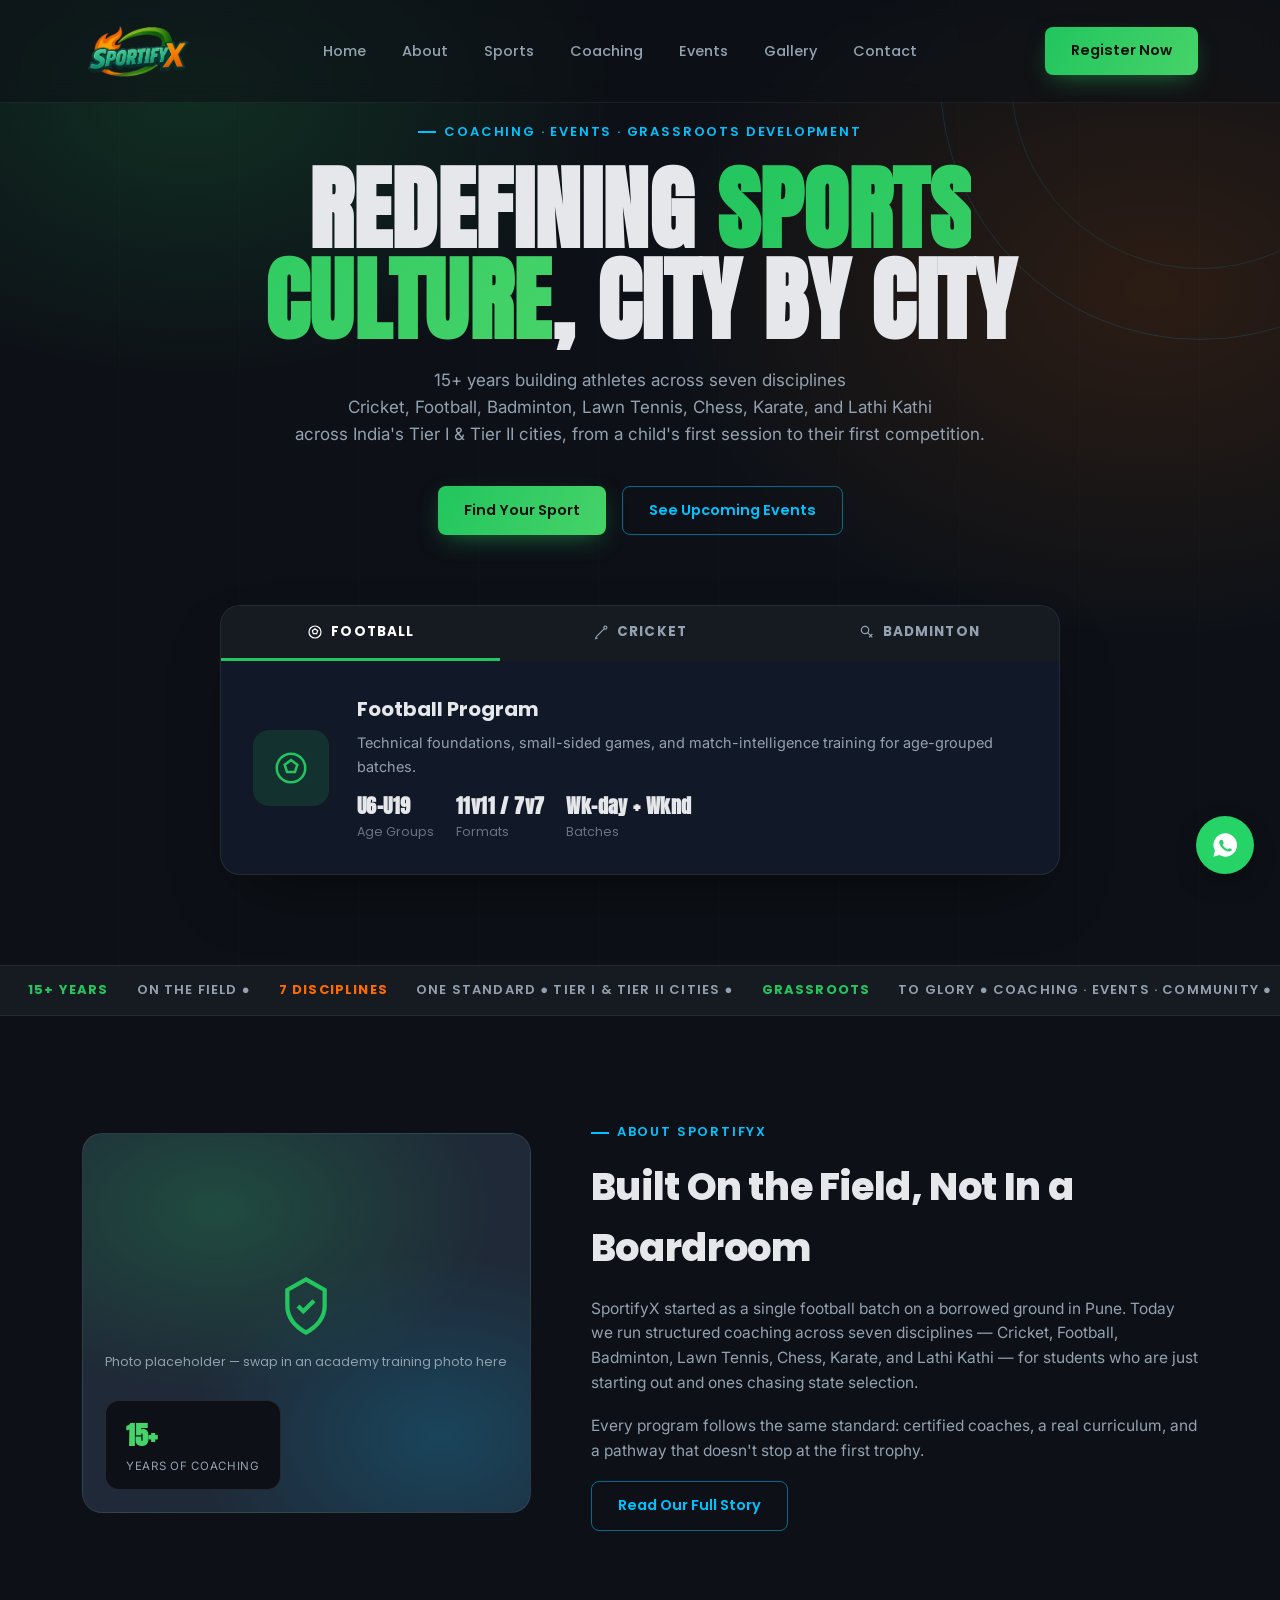
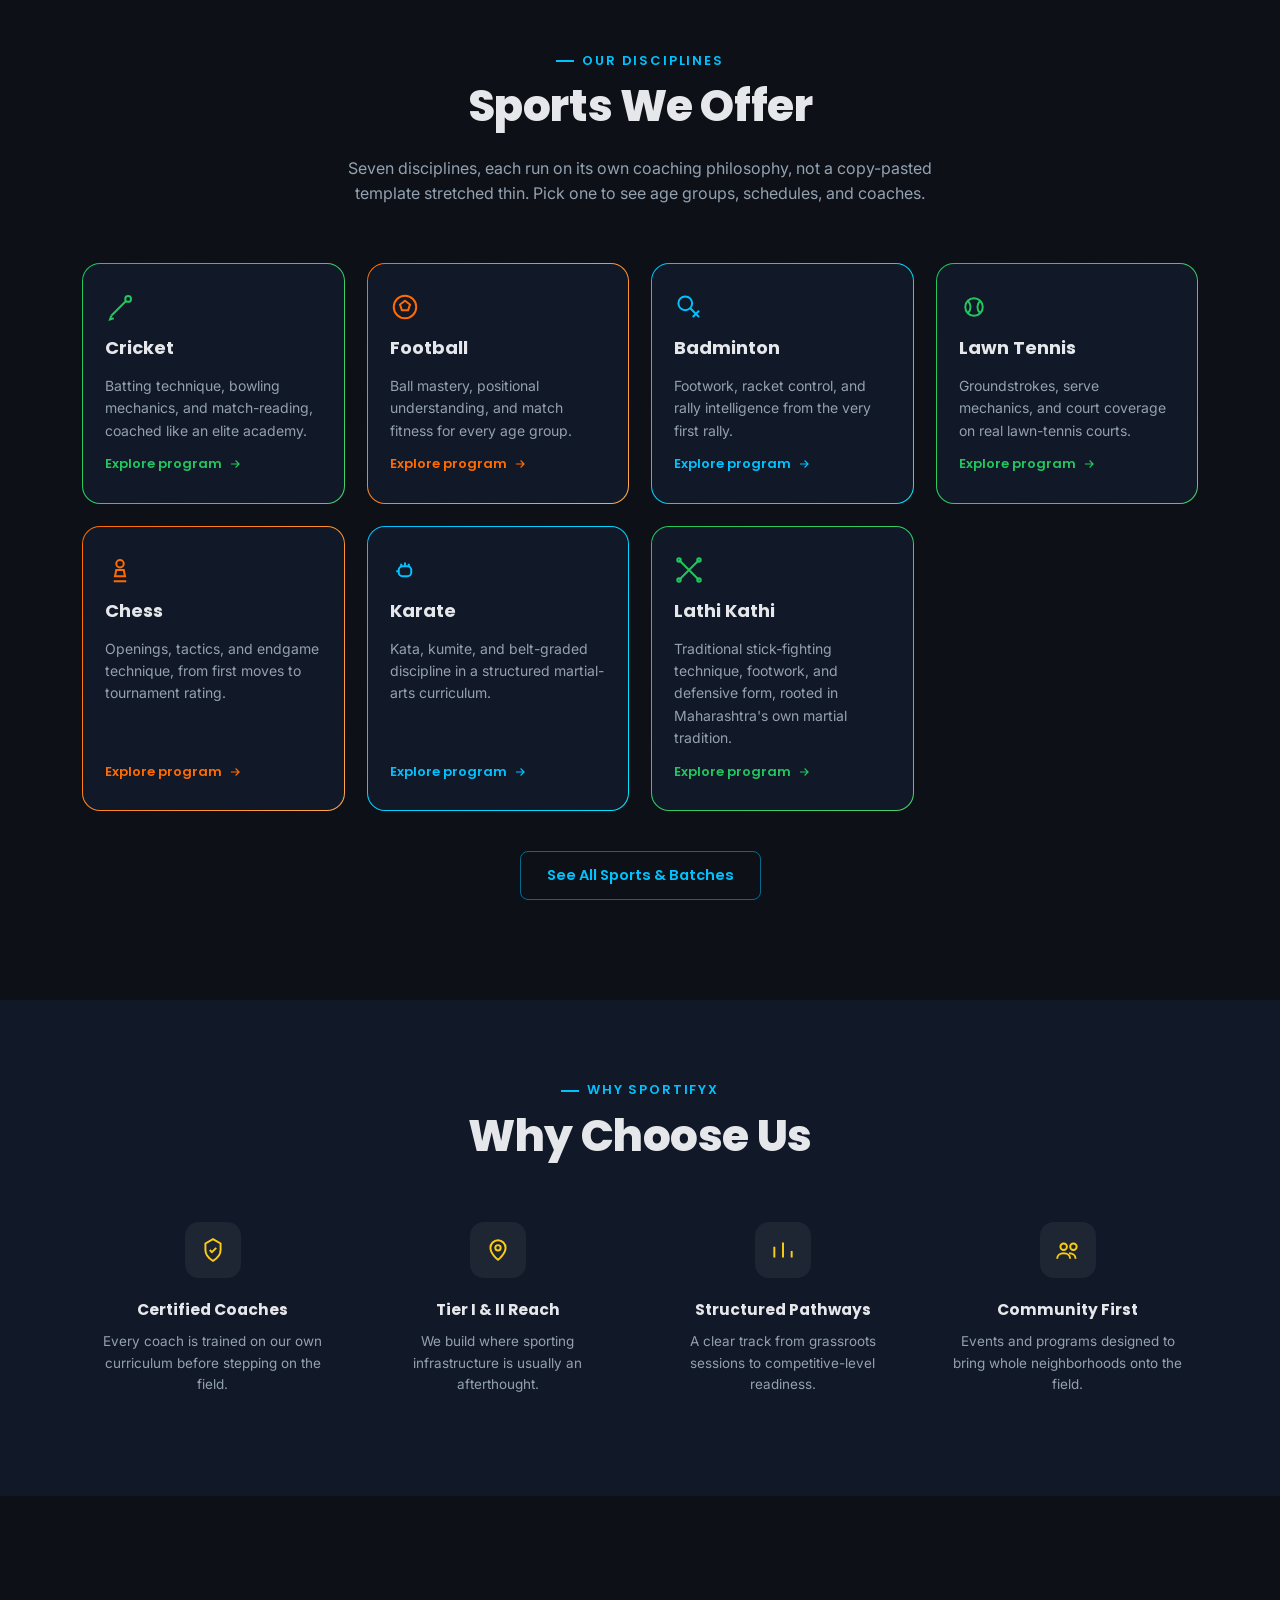
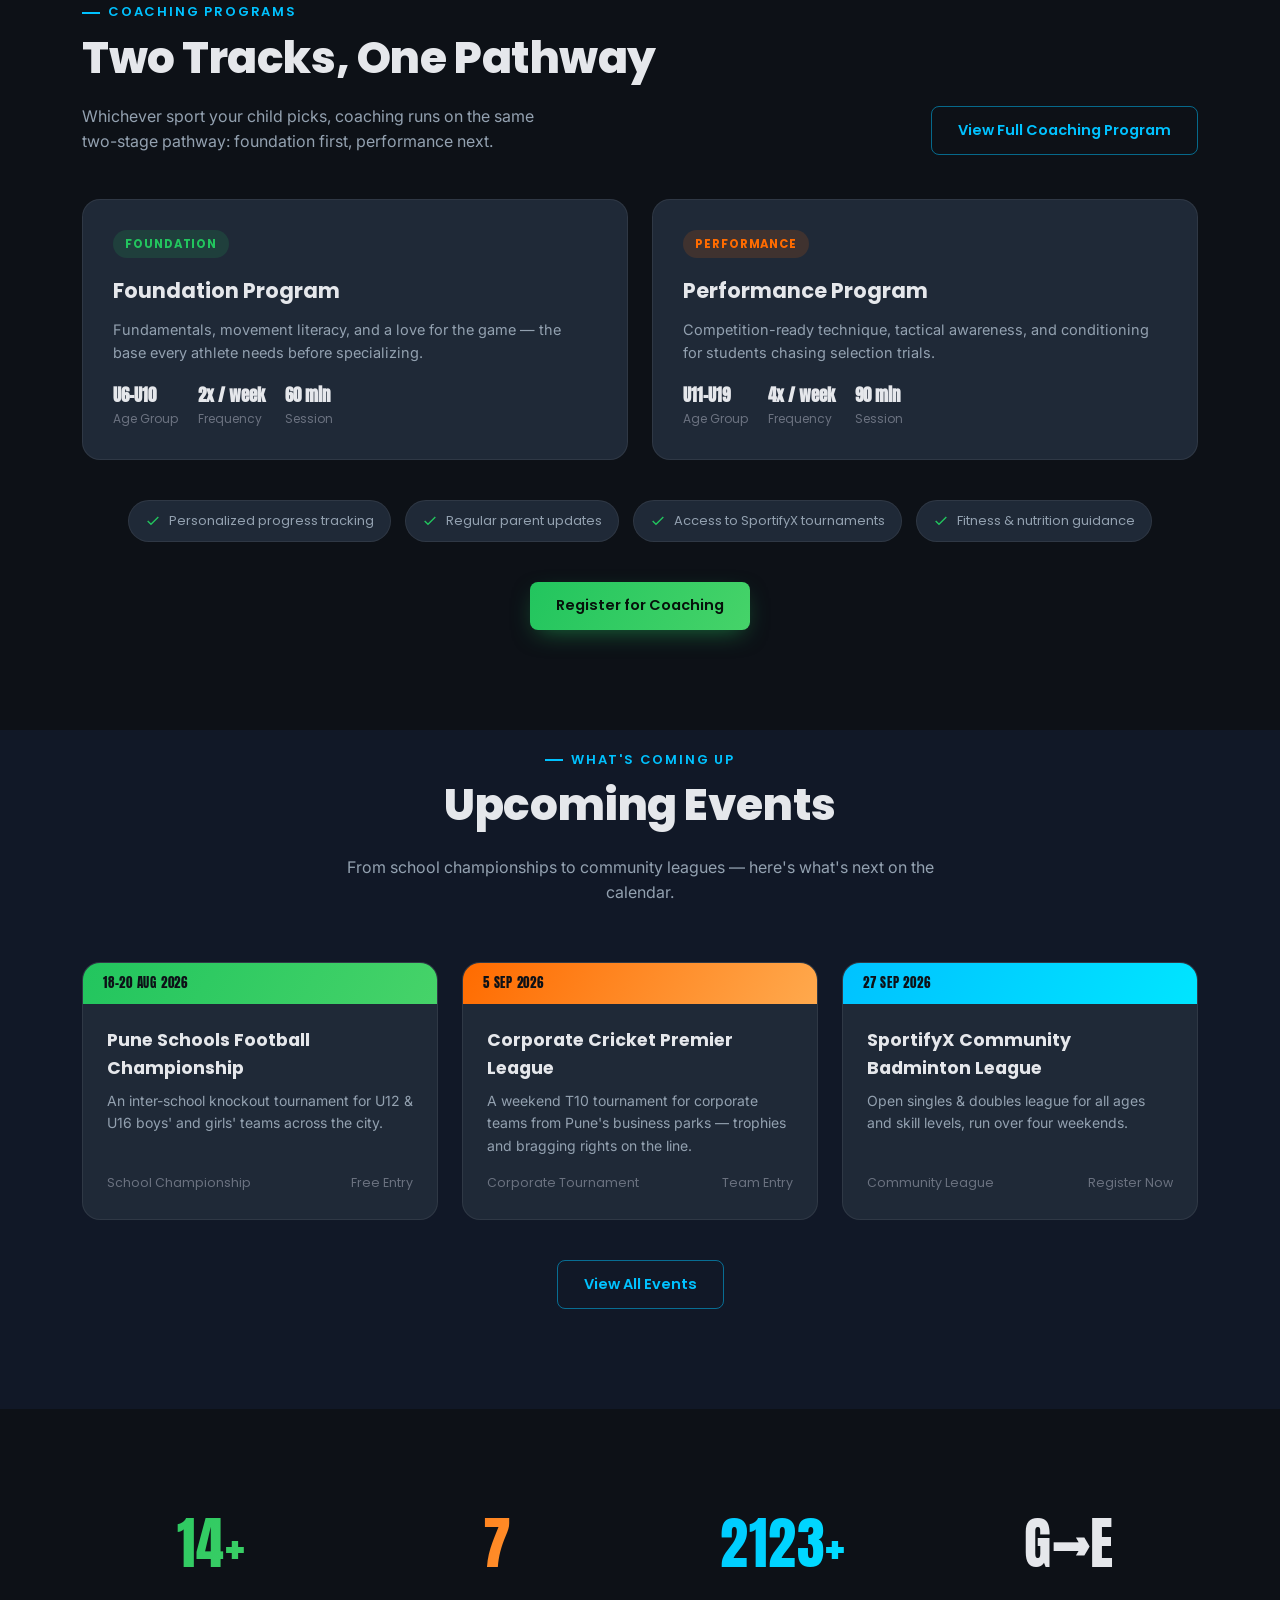
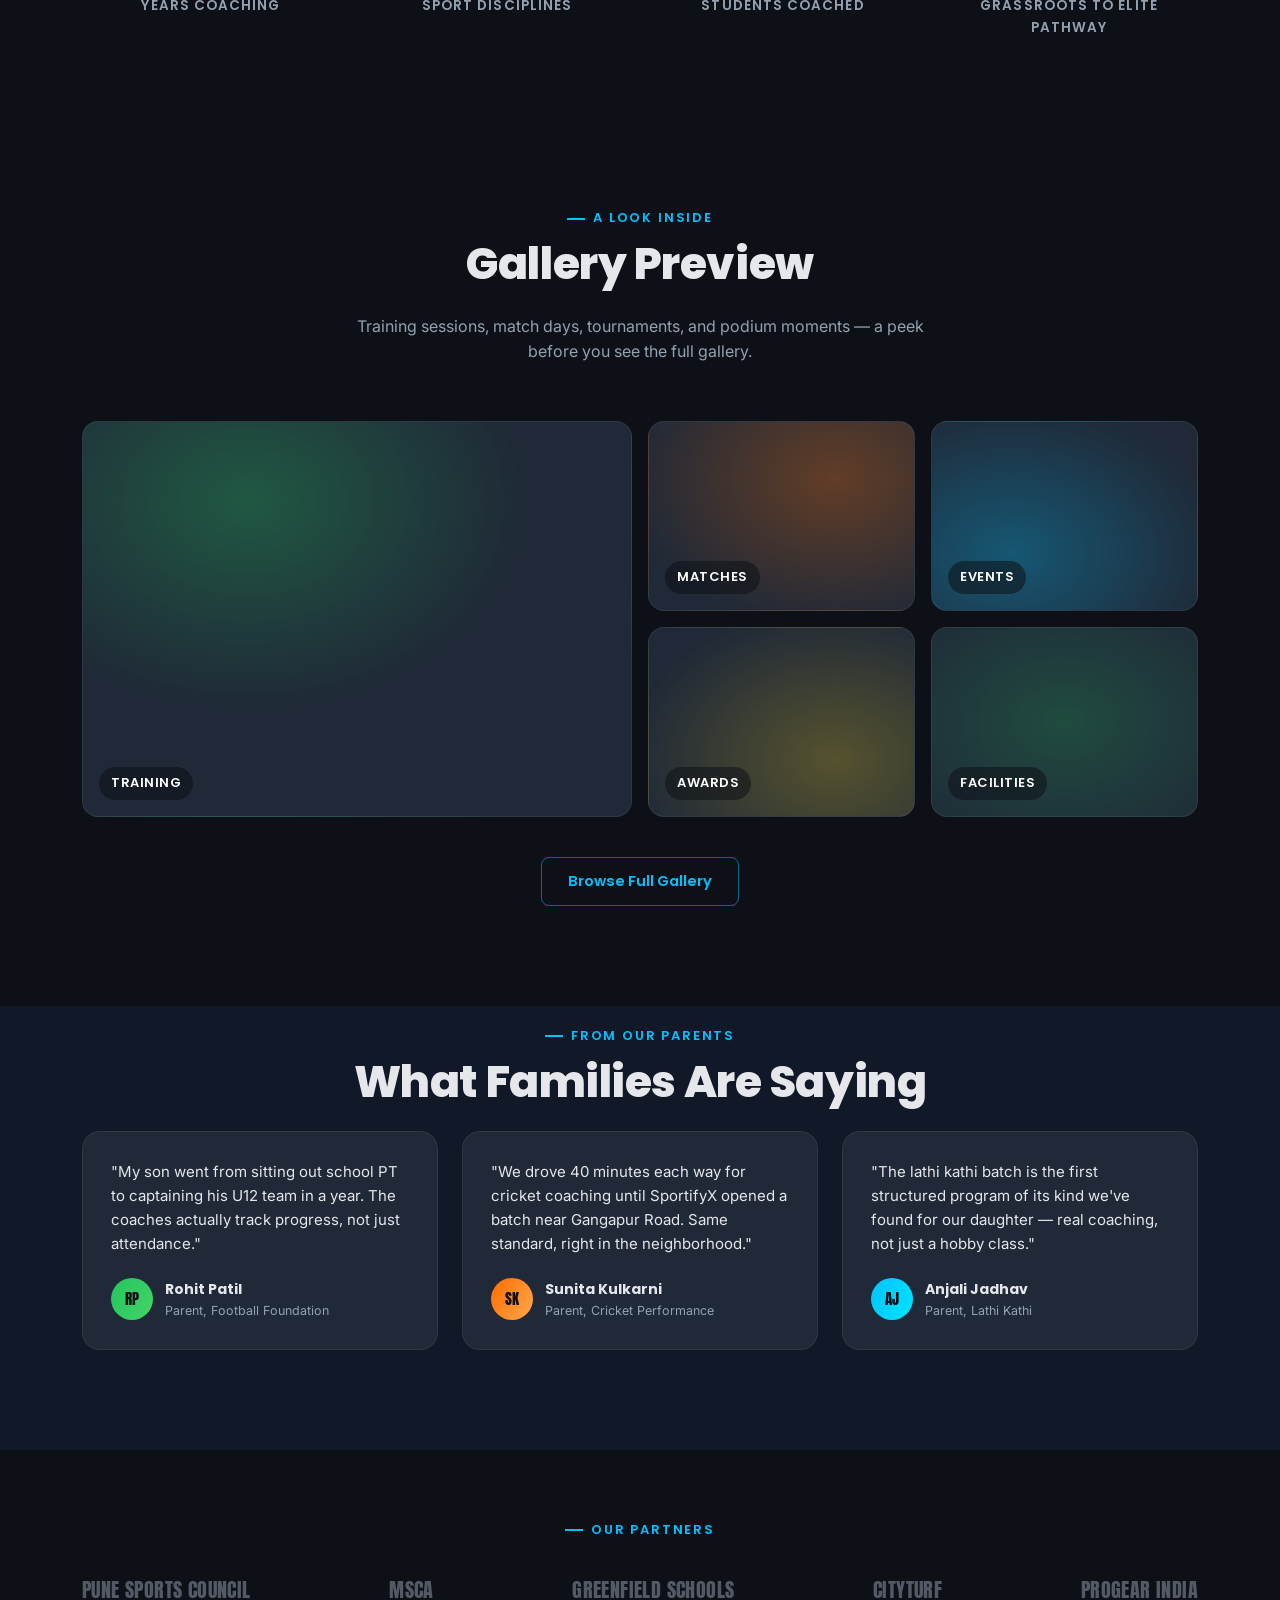
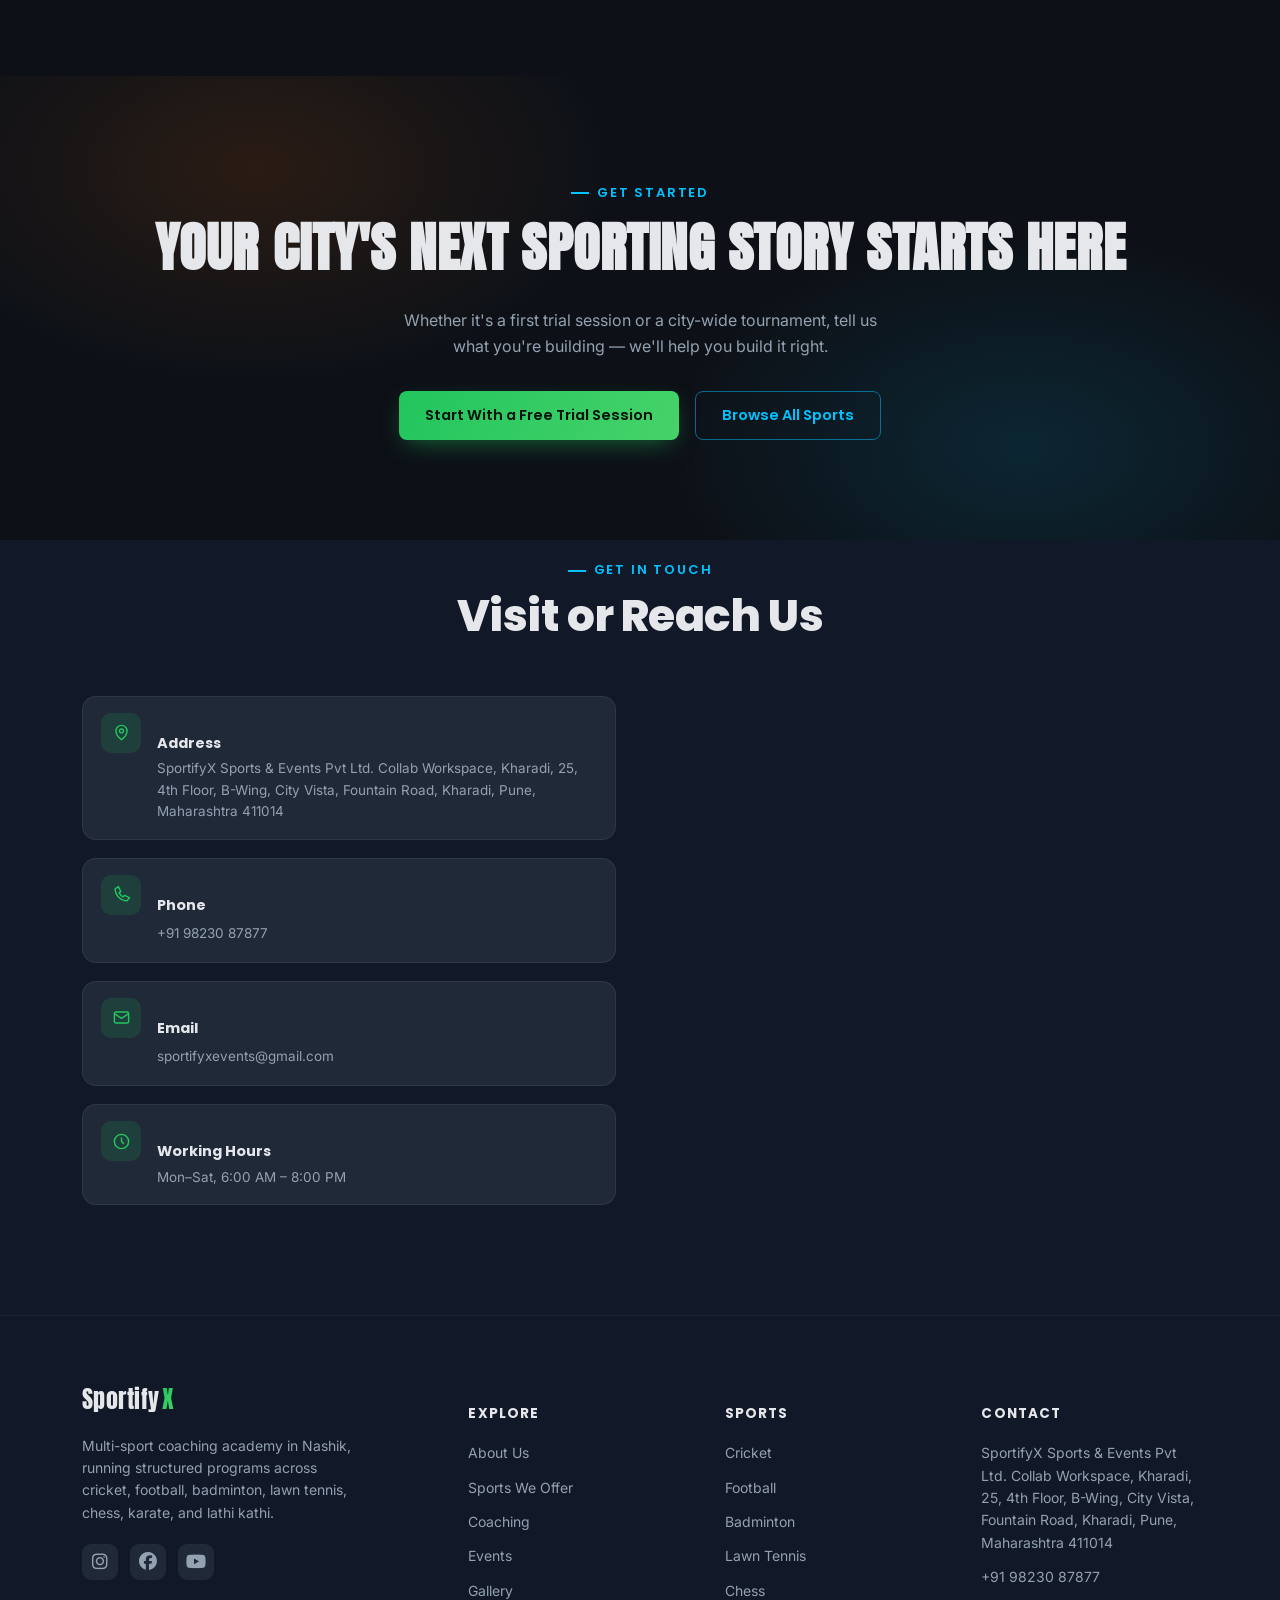
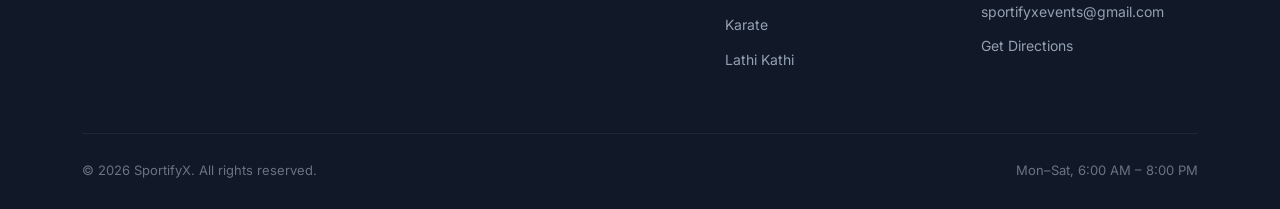
==== commit a6fd4535: "small updates" ====
--- a/index.html
+++ b/index.html
@@ -28,8 +28,8 @@
       <div class="container hero-inner">
         <span class="eyebrow">Coaching · Events · Grassroots Development</span>
         <h1>Redefining <span class="accent">Sports Culture</span>, City by City</h1>
-        <p class="hero-sub">15+ years building athletes across seven disciplines — cricket, football, badminton,
-          lawn tennis, chess, karate, and lathi kathi — across India's Tier I &amp; Tier II cities, from a
+        <p class="hero-sub">15+ years building athletes across seven disciplines <br> Cricket, Football, Badminton,
+          Lawn Tennis, Chess, Karate, and Lathi Kathi <br> across India's Tier I &amp; Tier II cities, from a
           child's first session to their first competition.</p>
         <div class="hero-ctas">
           <a href="/sports/" class="btn btn-primary">Find Your Sport</a>
@@ -87,11 +87,11 @@
     <div class="ticker-wrap">
       <div class="ticker" id="ticker">
         <span>
-          <b>15+ YEARS</b> ON THE FIELD ● <em>7 DISCIPLINES</em>, ONE STANDARD ● TIER I &amp; TIER II CITIES ●
+          <b>15+ YEARS</b> ON THE FIELD ● <em>7 DISCIPLINES</em> ONE STANDARD ● TIER I &amp; TIER II CITIES ●
           <b>GRASSROOTS</b> TO GLORY ● COACHING · EVENTS · COMMUNITY ●
         </span>
         <span>
-          <b>15+ YEARS</b> ON THE FIELD ● <em>7 DISCIPLINES</em>, ONE STANDARD ● TIER I &amp; TIER II CITIES ●
+          <b>15+ YEARS</b> ON THE FIELD ● <em>7 DISCIPLINES</em> ONE STANDARD ● TIER I &amp; TIER II CITIES ●
           <b>GRASSROOTS</b> TO GLORY ● COACHING · EVENTS · COMMUNITY ●
         </span>
       </div>
@@ -115,12 +115,12 @@
         <div class="about-body reveal">
           <span class="eyebrow">About SportifyX</span>
           <h2>Built On the Field, Not In a Boardroom</h2>
-          <p>SportifyX started as a single football batch on a borrowed ground in Nashik. Today we run
+          <p>SportifyX started as a single football batch on a borrowed ground in Pune. Today we run
             structured coaching across seven disciplines — Cricket, Football, Badminton, Lawn Tennis, Chess,
             Karate, and Lathi Kathi — for students who are just starting out and ones chasing state selection.</p>
           <p>Every program follows the same standard: certified coaches, a real curriculum, and a pathway that
             doesn't stop at the first trophy.</p>
-          <a href="/about/index.html" class="btn btn-outline">Read Our Full Story</a>
+          <a href="/about/" class="btn btn-outline">Read Our Full Story</a>
         </div>
       </div>
     </section>
@@ -253,7 +253,7 @@
 
         </div>
         <div class="sports-more">
-          <a href="/sports/index.html" class="btn btn-outline">See All Sports &amp; Batches</a>
+          <a href="/sports/" class="btn btn-outline">See All Sports &amp; Batches</a>
         </div>
       </div>
     </section>
@@ -308,7 +308,7 @@
             <p class="section-sub">Whichever sport your child picks, coaching runs on the same two-stage
               pathway: foundation first, performance next.</p>
           </div>
-          <a href="/coaching/index.html" class="btn btn-outline">View Full Coaching Program</a>
+          <a href="/coaching/" class="btn btn-outline">View Full Coaching Program</a>
         </div>
 
         <div class="programs-grid">
@@ -364,7 +364,7 @@
         </div>
 
         <div class="programs-cta">
-          <a href="/coaching/index.html" class="btn btn-primary">Register for Coaching</a>
+          <a href="/coaching/" class="btn btn-primary">Register for Coaching</a>
         </div>
       </div>
     </section>
@@ -379,7 +379,7 @@
           <div class="event-card g">
             <span class="event-card__date">18–20 Aug 2026</span>
             <div class="event-card__body">
-              <h3>Nashik Schools Football Championship</h3>
+              <h3>Pune Schools Football Championship</h3>
               <p>An inter-school knockout tournament for U12 &amp; U16 boys' and girls' teams across the city.</p>
               <div class="event-card__foot"><span>School Championship</span><span>Free Entry</span></div>
             </div>
@@ -388,7 +388,7 @@
             <span class="event-card__date">5 Sep 2026</span>
             <div class="event-card__body">
               <h3>Corporate Cricket Premier League</h3>
-              <p>A weekend T10 tournament for corporate teams from Nashik's business parks — trophies and bragging
+              <p>A weekend T10 tournament for corporate teams from Pune's business parks — trophies and bragging
                 rights on the line.</p>
               <div class="event-card__foot"><span>Corporate Tournament</span><span>Team Entry</span></div>
             </div>
@@ -443,7 +443,7 @@
           <div class="gallery-tile g5 reveal"><span>Facilities</span></div>
         </div>
         <div class="gallery-more">
-          <a href="/gallery/index.html" class="btn btn-outline">Browse Full Gallery</a>
+          <a href="/gallery/" class="btn btn-outline">Browse Full Gallery</a>
         </div>
       </div>
     </section>
@@ -495,7 +495,7 @@
         <div style="display:flex; justify-content:center; margin-bottom:34px;"><span class="eyebrow">Our Partners</span>
         </div>
         <div class="partners-row">
-          <span>Nashik Sports Council</span>
+          <span>Pune Sports Council</span>
           <span>MSCA</span>
           <span>Greenfield Schools</span>
           <span>CityTurf</span>
@@ -511,8 +511,8 @@
         <p>Whether it's a first trial session or a city-wide tournament, tell us what you're building — we'll
           help you build it right.</p>
         <div class="cta-actions">
-          <a href="/contact/index.html" class="btn btn-primary">Start With a Free Trial Session</a>
-          <a href="/sports/index.html" class="btn btn-outline">Browse All Sports</a>
+          <a href="/contact/" class="btn btn-primary">Start With a Free Trial Session</a>
+          <a href="/sports/" class="btn btn-outline">Browse All Sports</a>
         </div>
       </div>
     </section>
--- a/css/style.css
+++ b/css/style.css
@@ -365,7 +365,7 @@
 }
 
 .hero {
-  padding: 170px 0 90px;
+  padding: 115px 0 90px;
   position: relative;
   background:
     radial-gradient(600px 400px at 15% 10%, rgba(34, 197, 94, .16), transparent 70%),
@@ -426,7 +426,7 @@
 }
 
 .hero-sub {
-  max-width: 580px;
+  max-width: 700px;
   margin: 0 auto 38px;
   color: var(--text-dim);
   font-size: 17px;
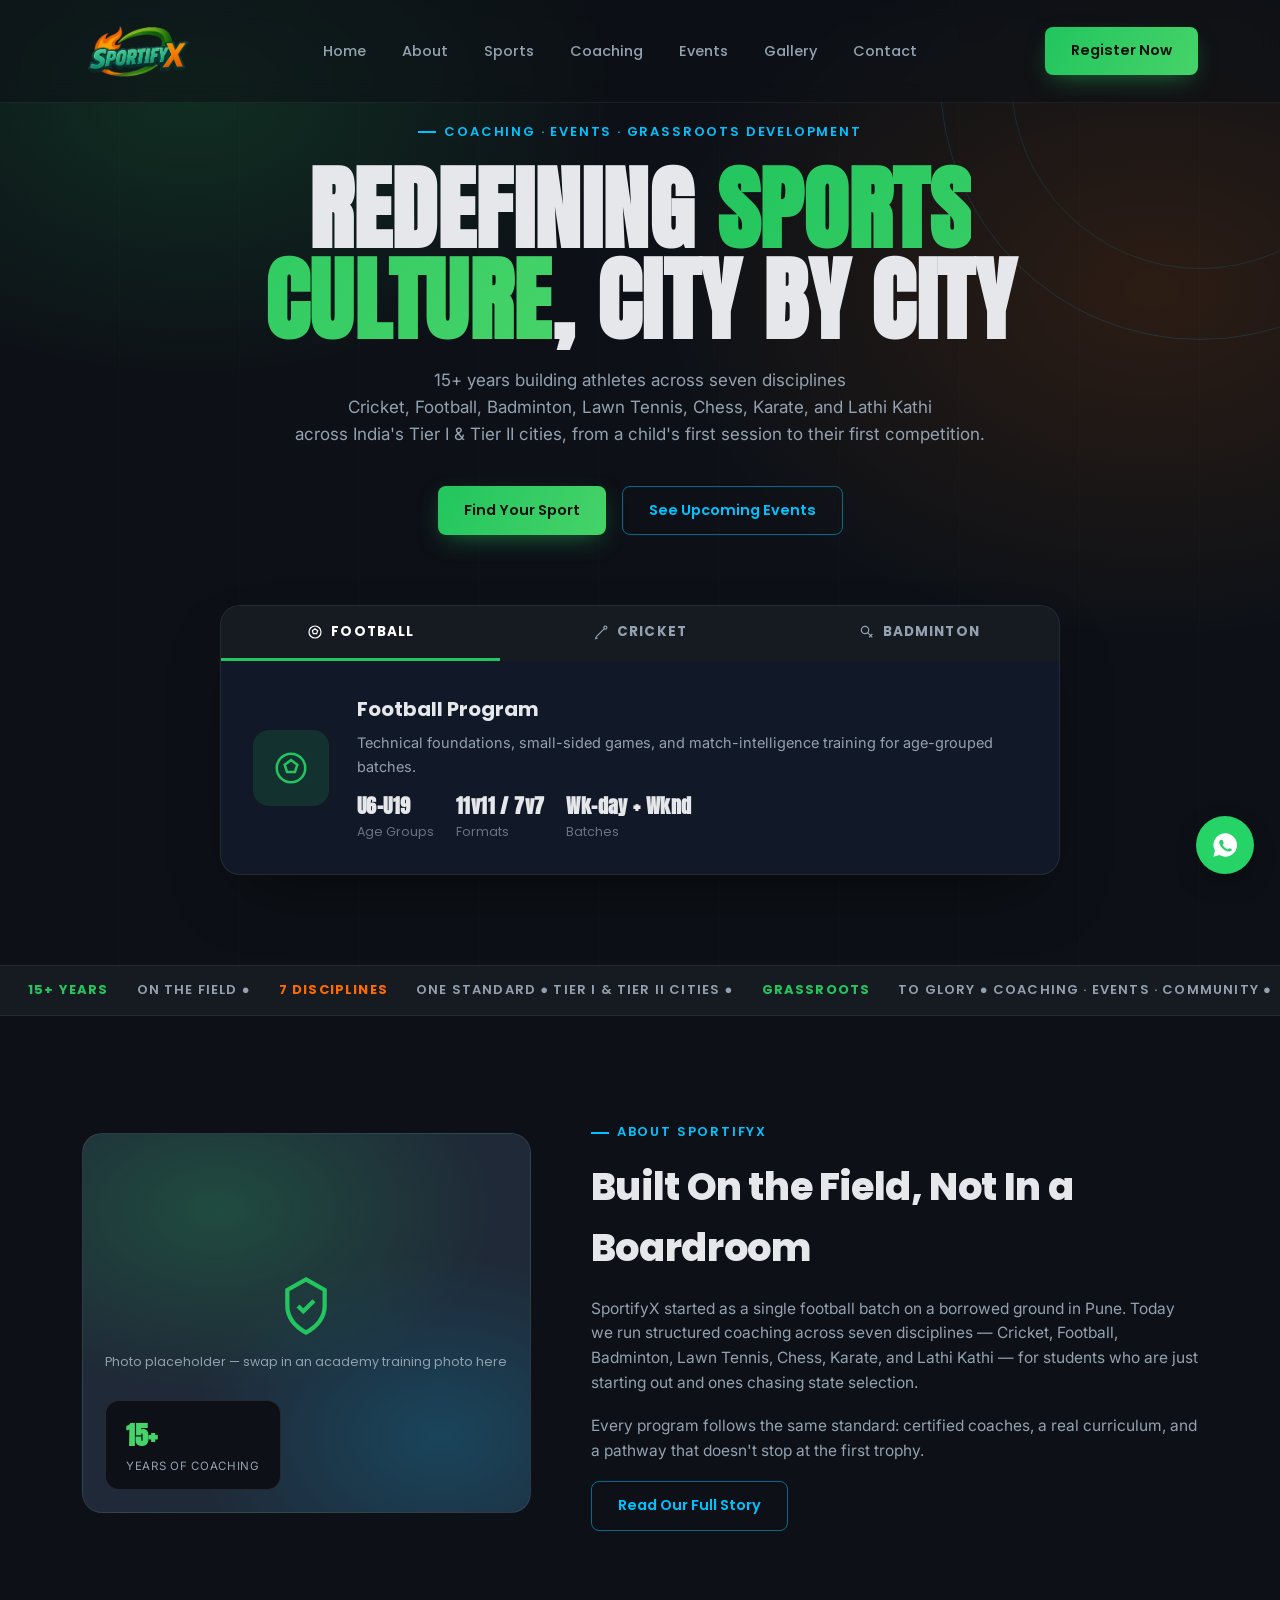
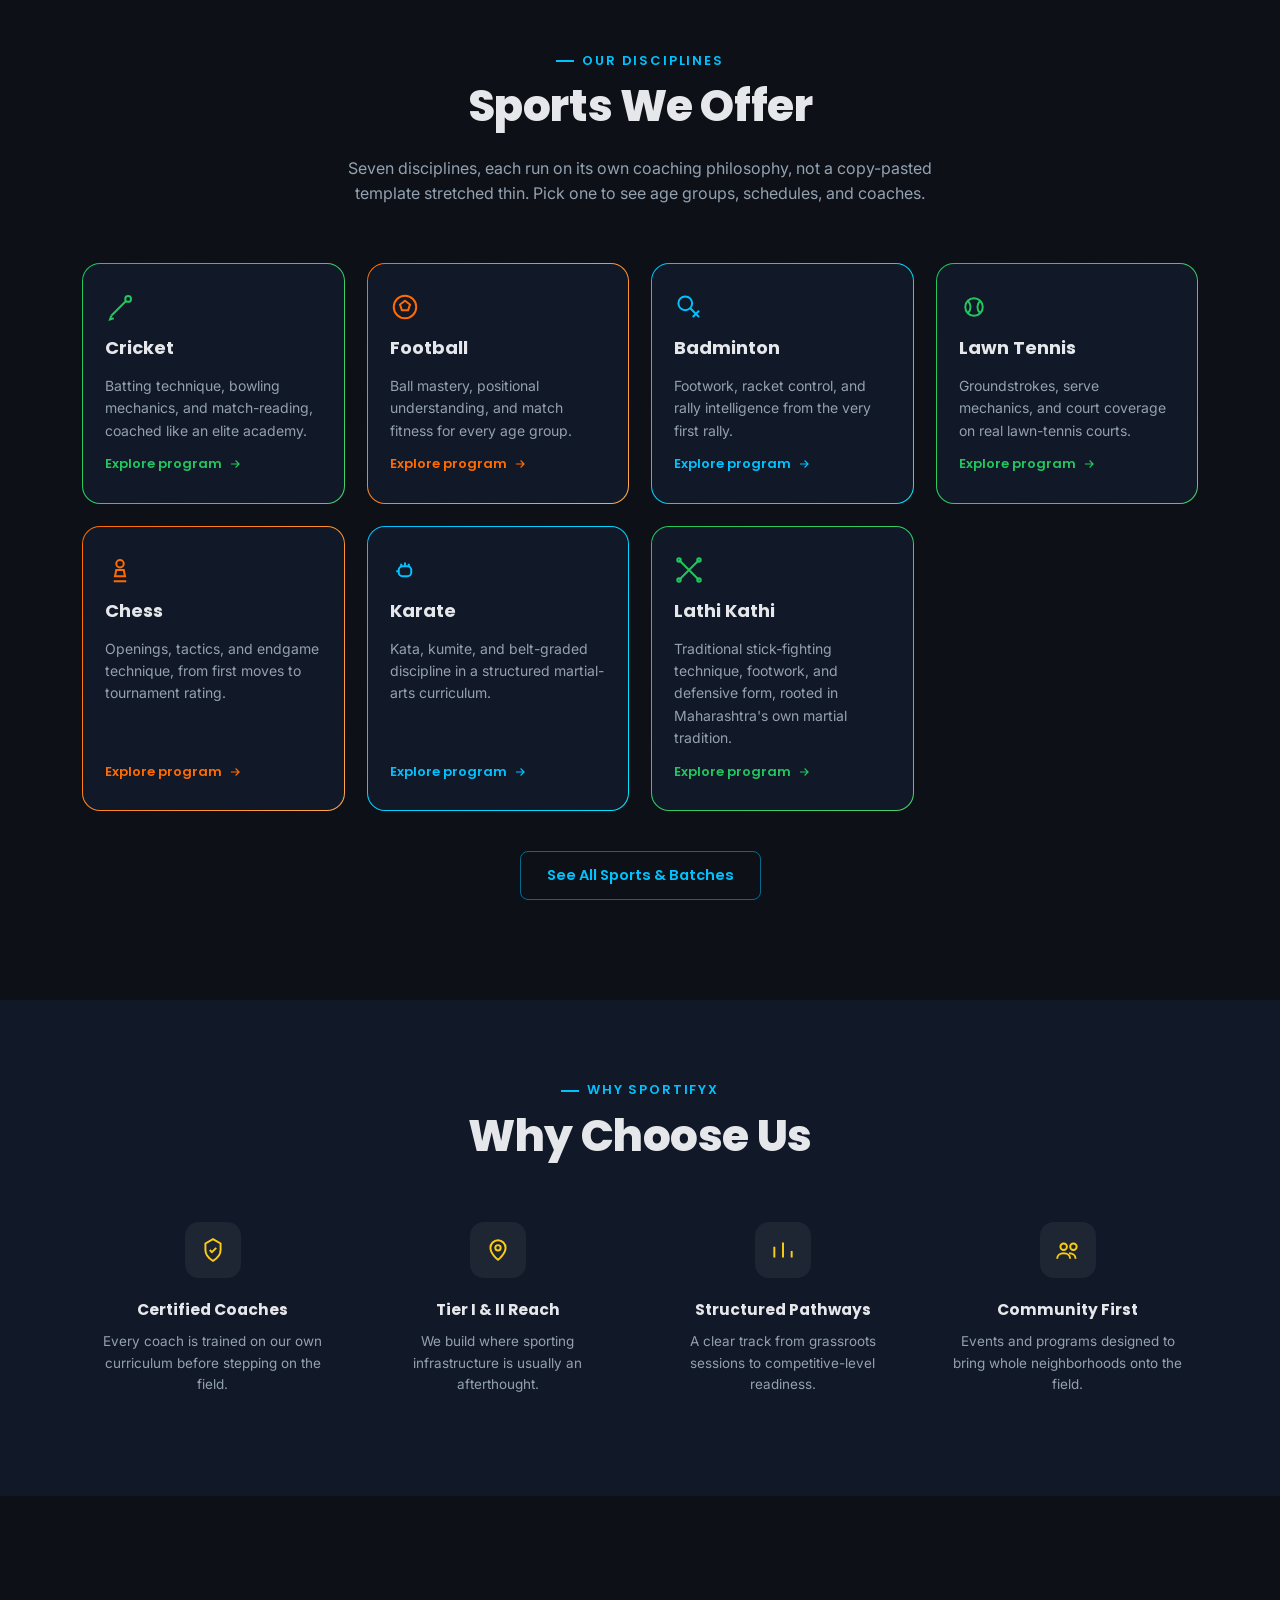
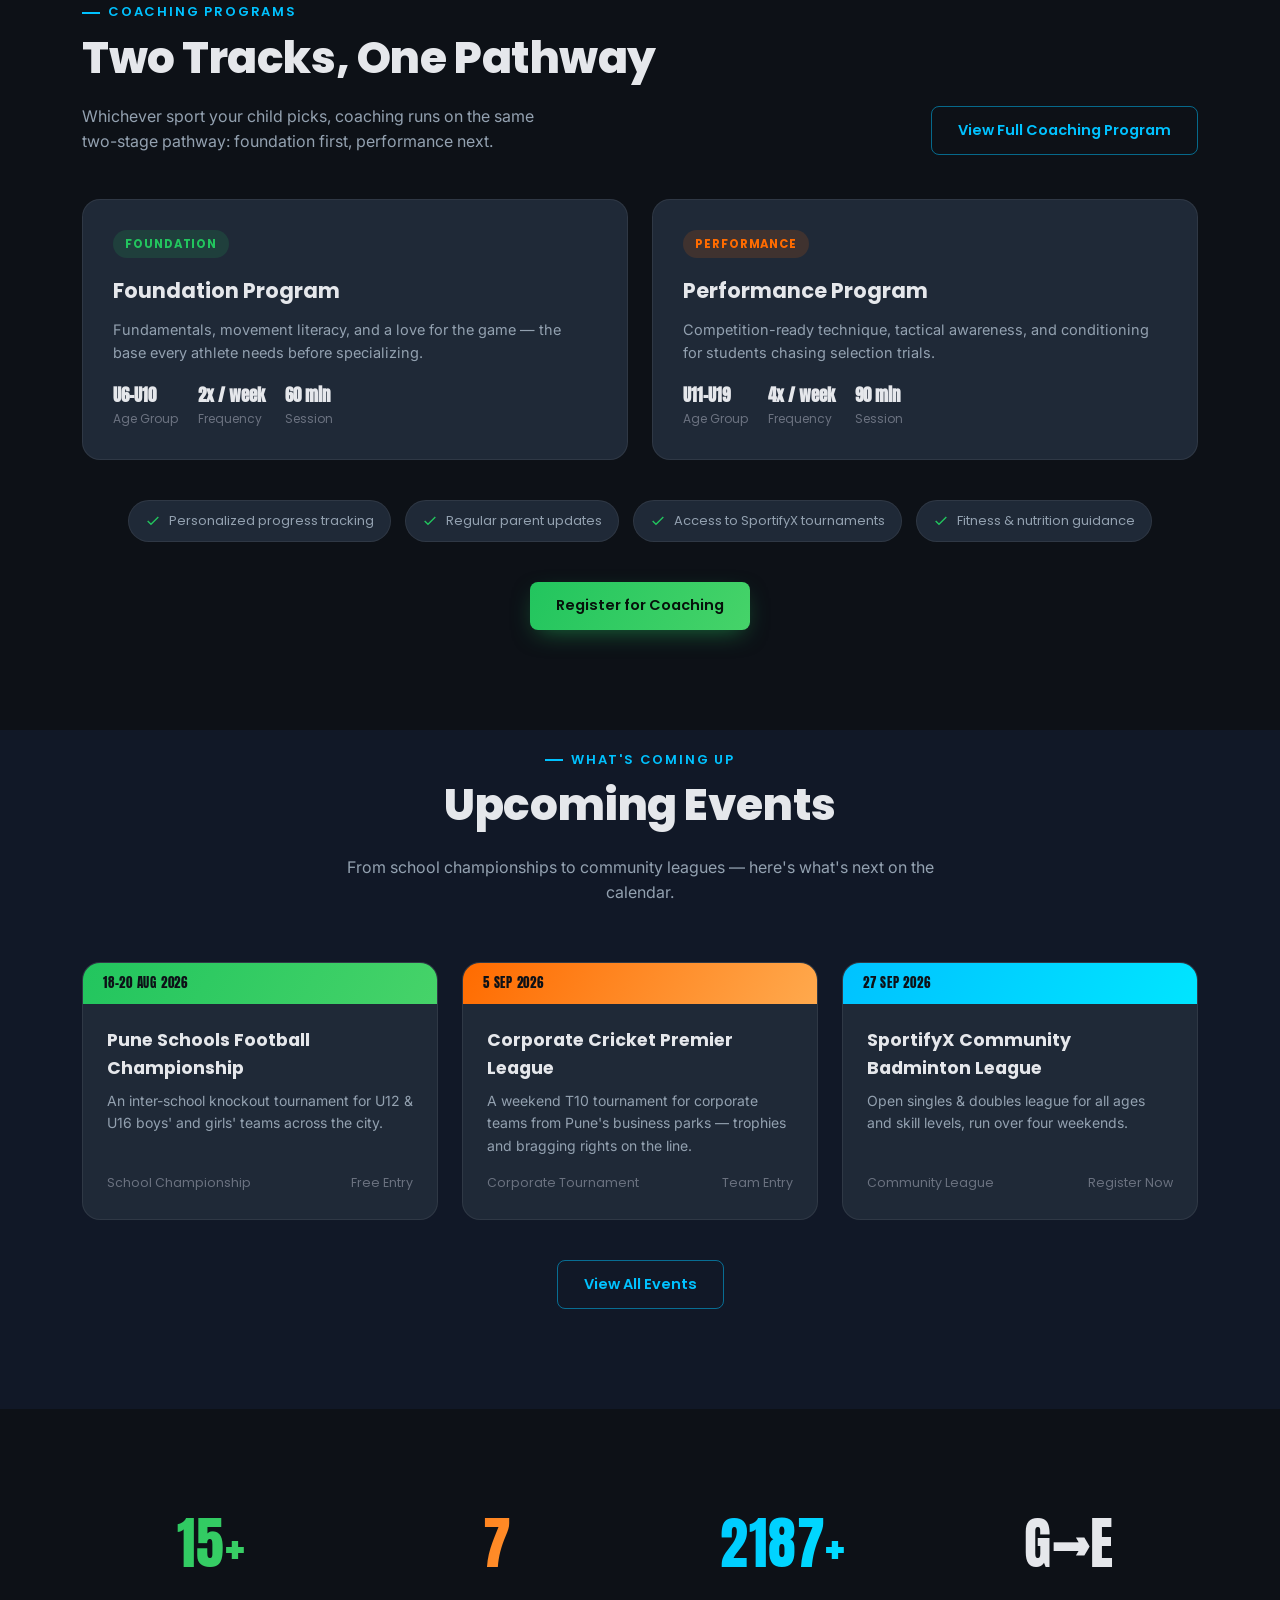
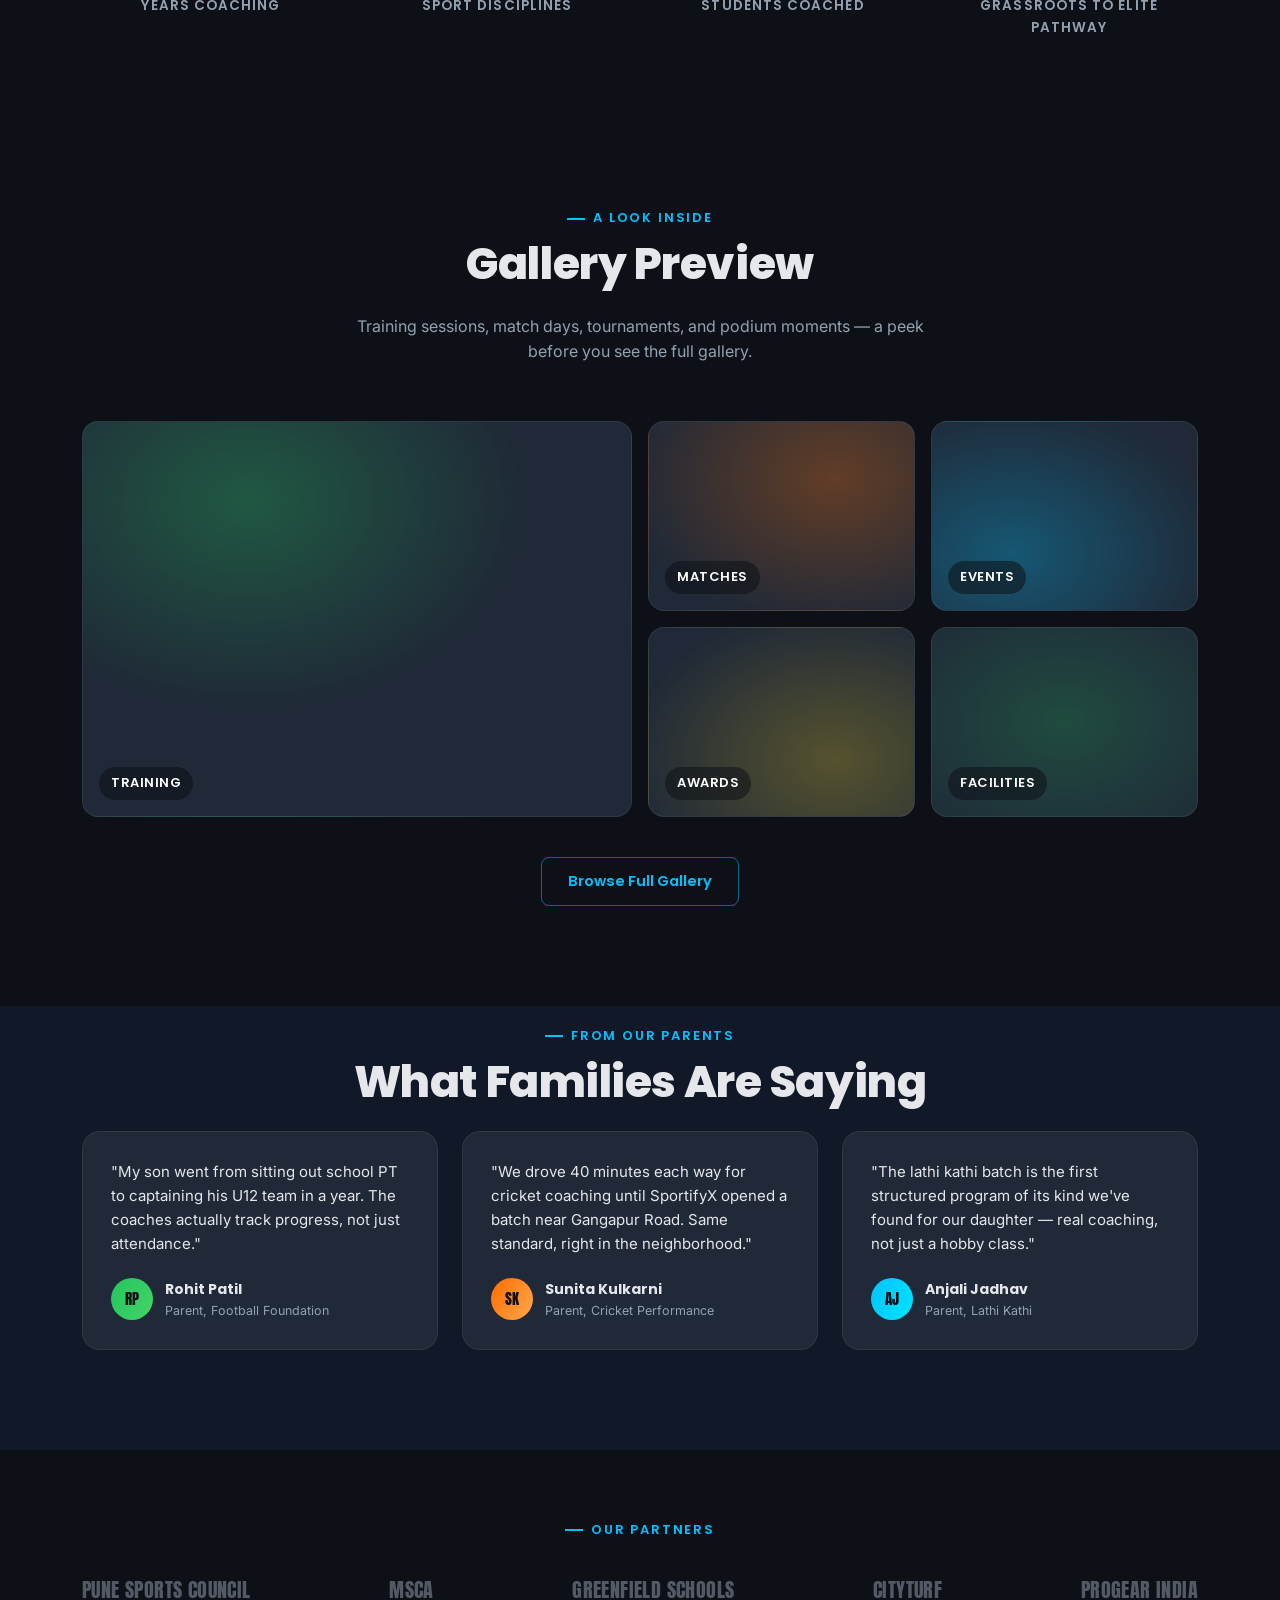
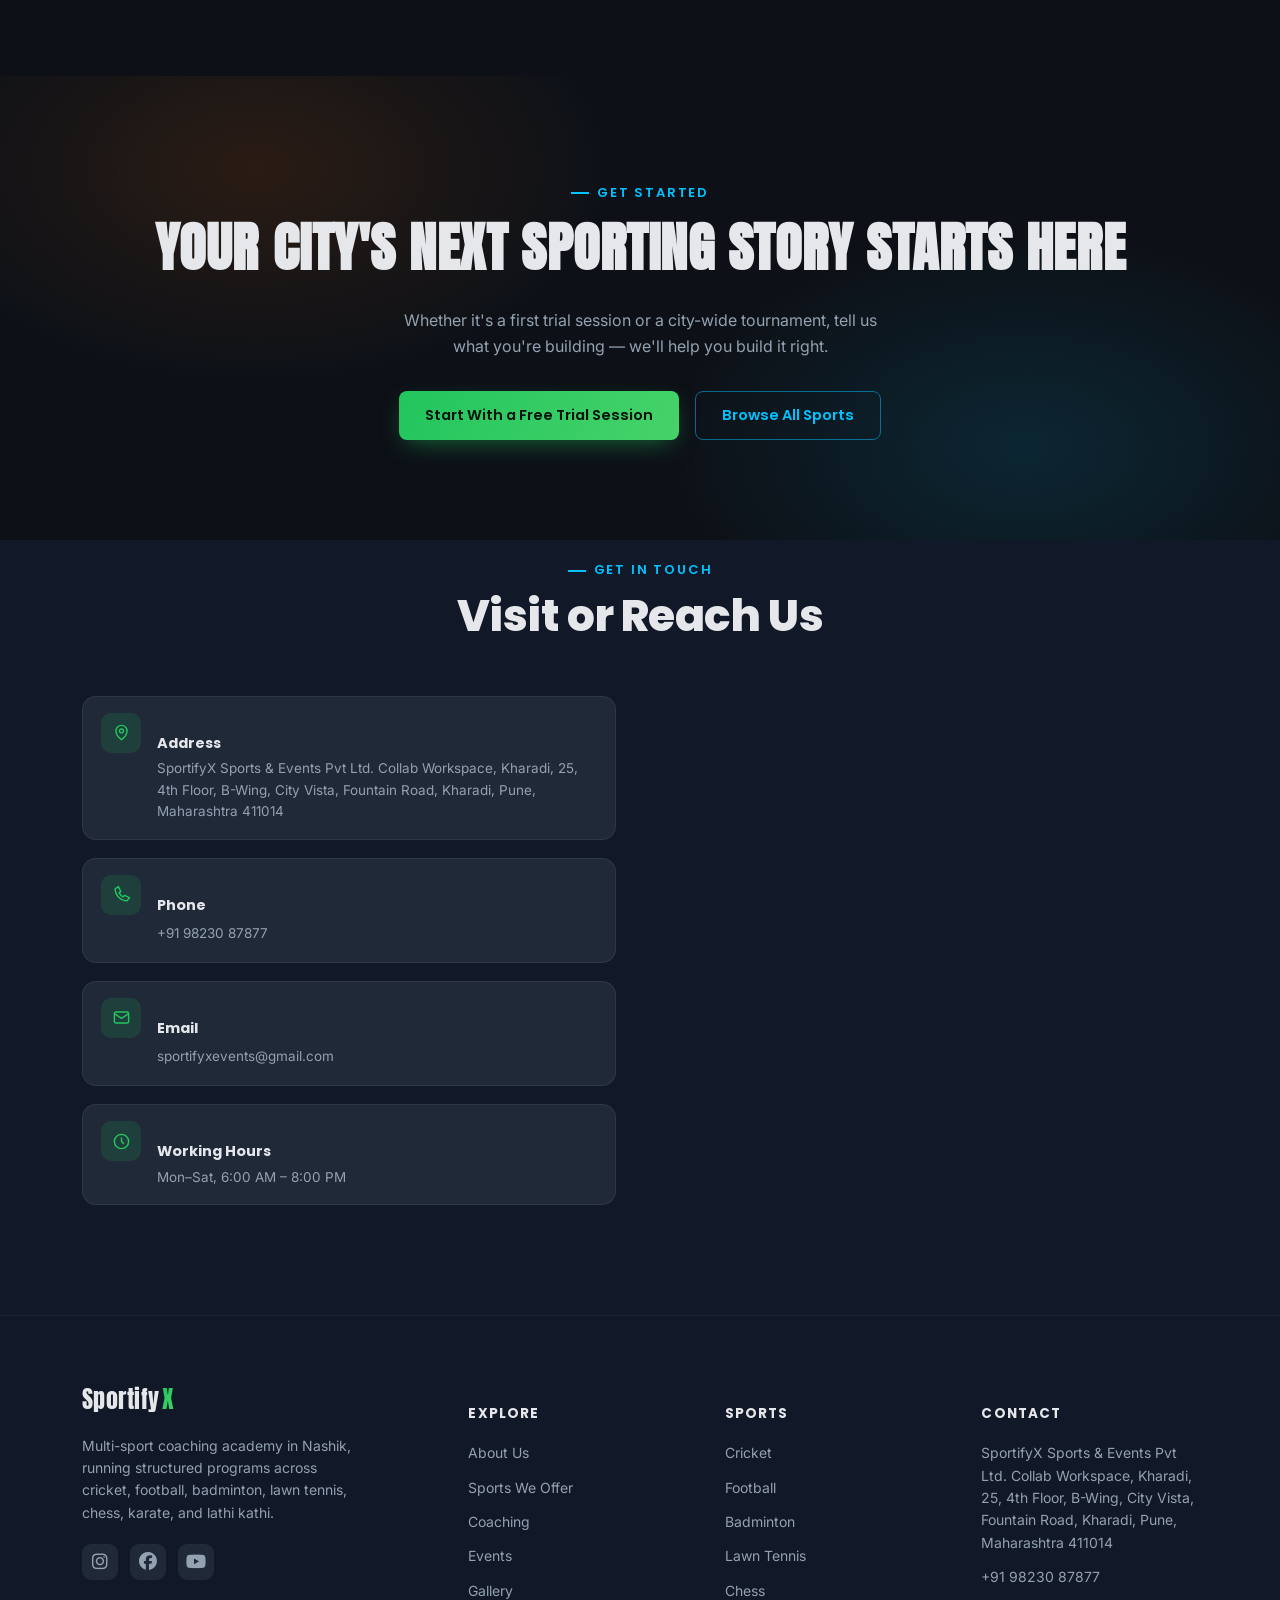
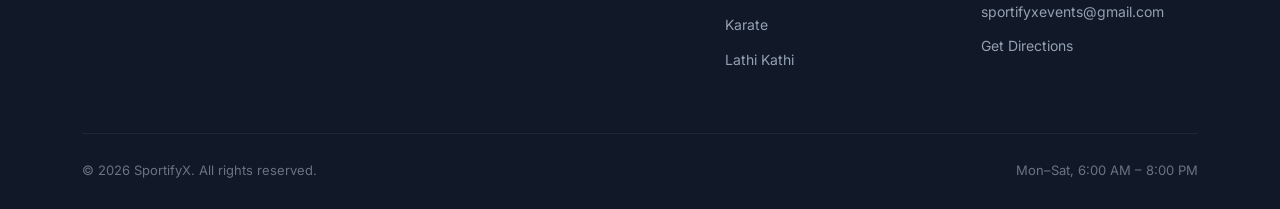
==== commit bab97715: "event, gallery, contact, coaching pages added" ====
--- a/index.html
+++ b/index.html
@@ -576,7 +576,7 @@
 
   </main>
 
-  <a class="whatsapp-float" href="https://wa.me/919876543210" target="_blank" rel="noopener"
+  <a class="whatsapp-float" href="https://wa.me/919823087877" target="_blank" rel="noopener"
     aria-label="Chat on WhatsApp">
     <svg viewBox="0 0 24 24" fill="currentColor">
       <path
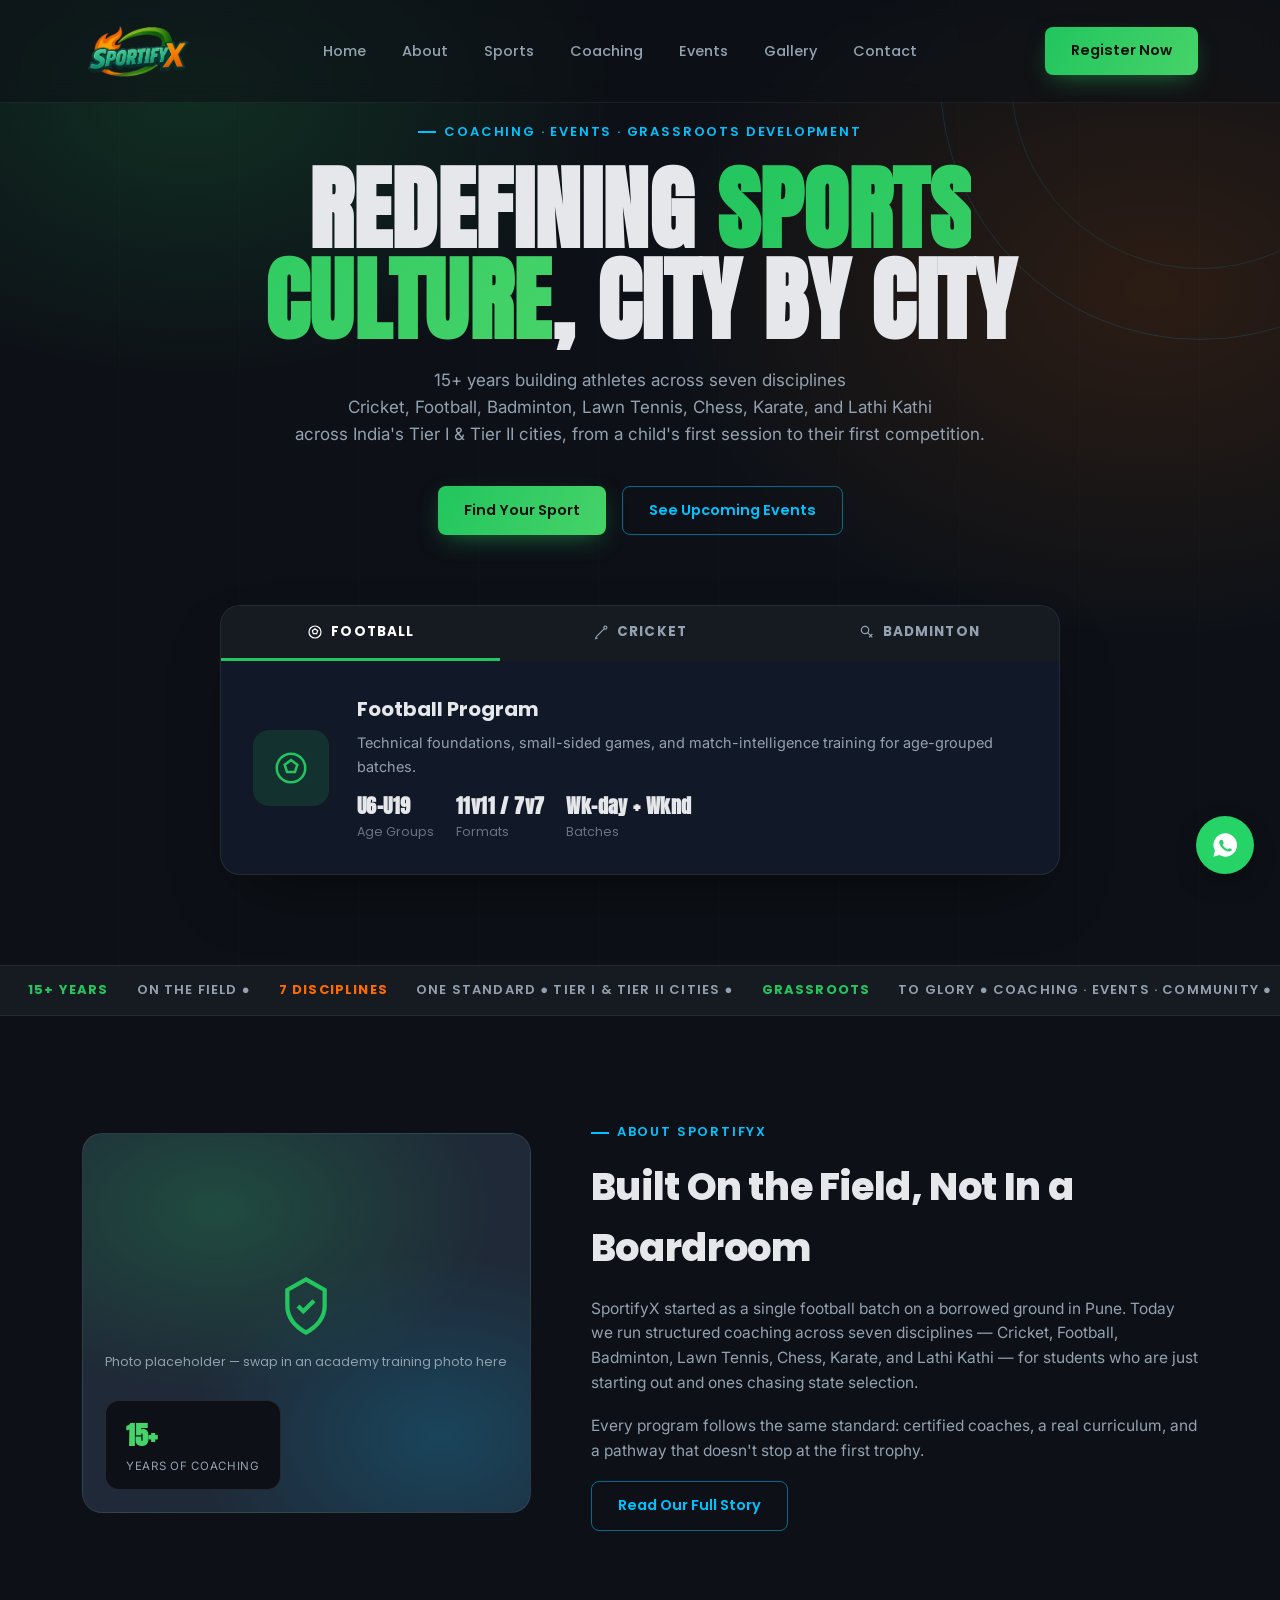
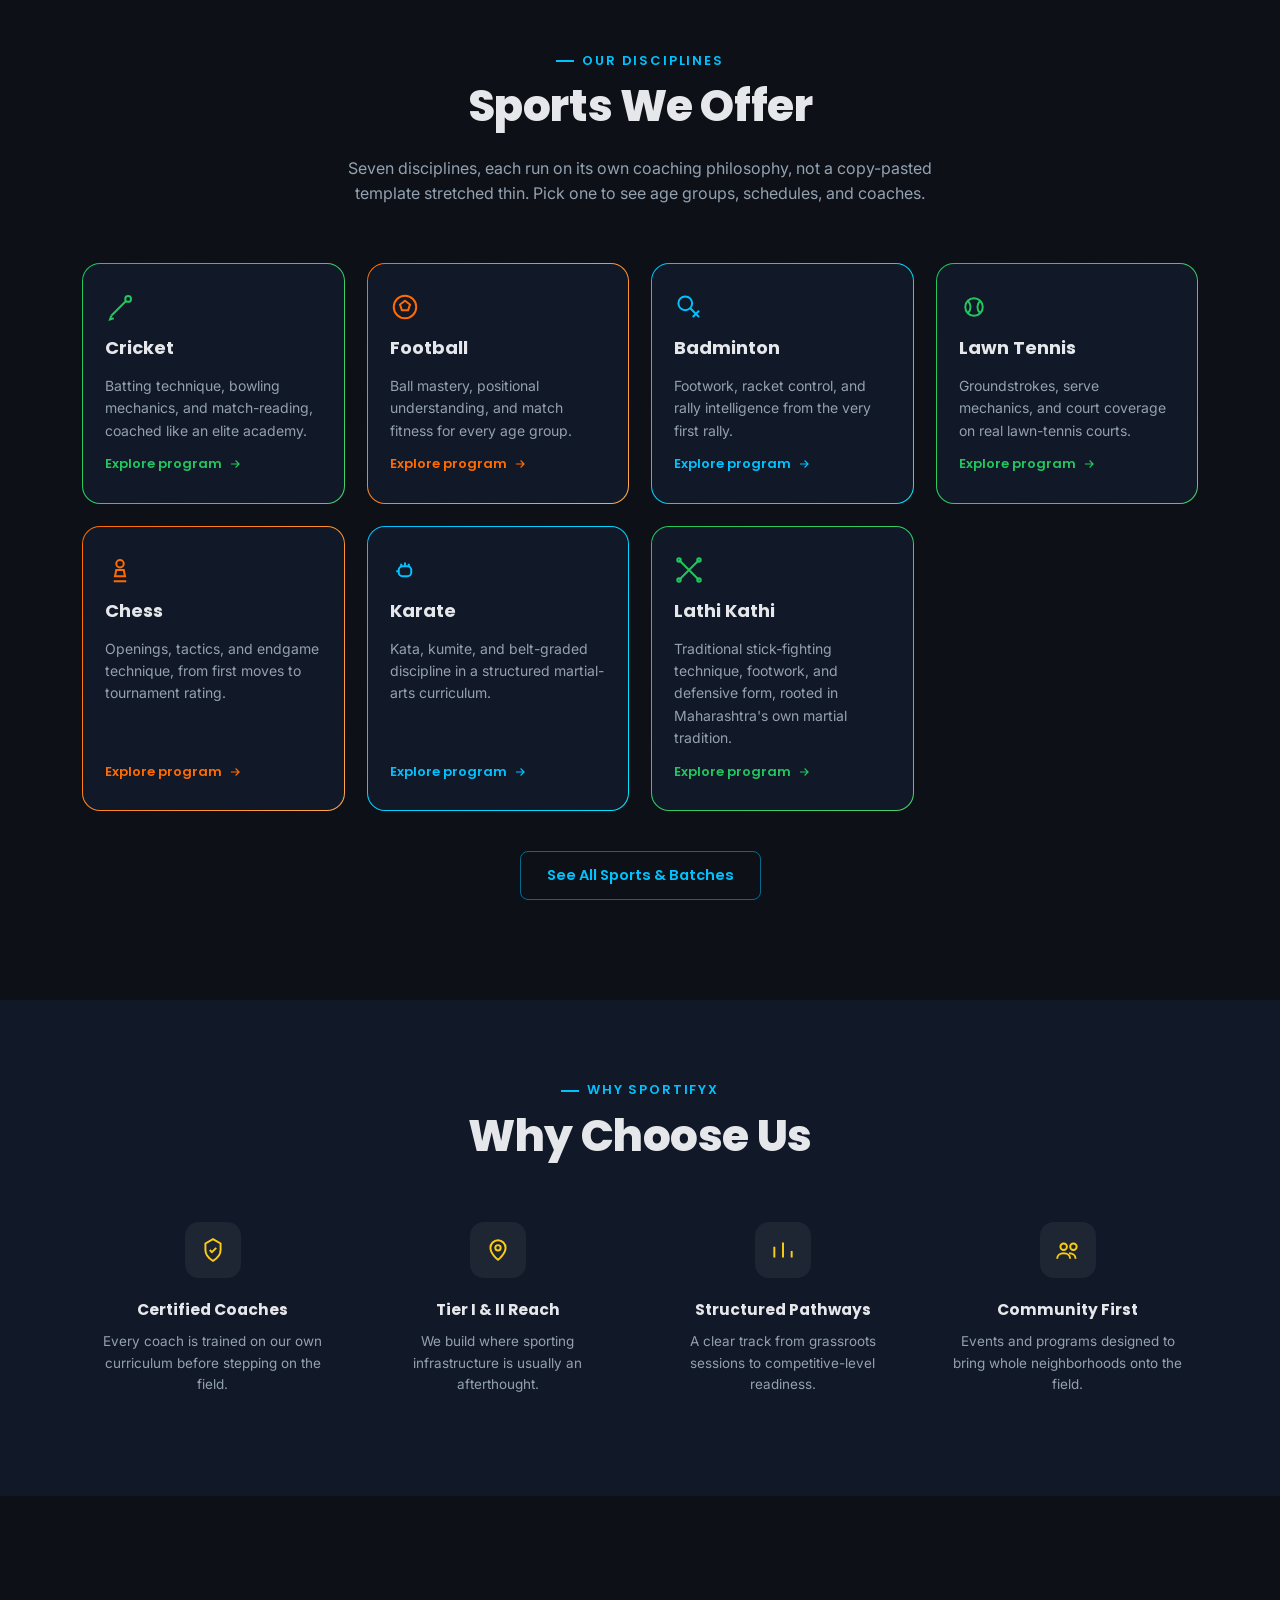
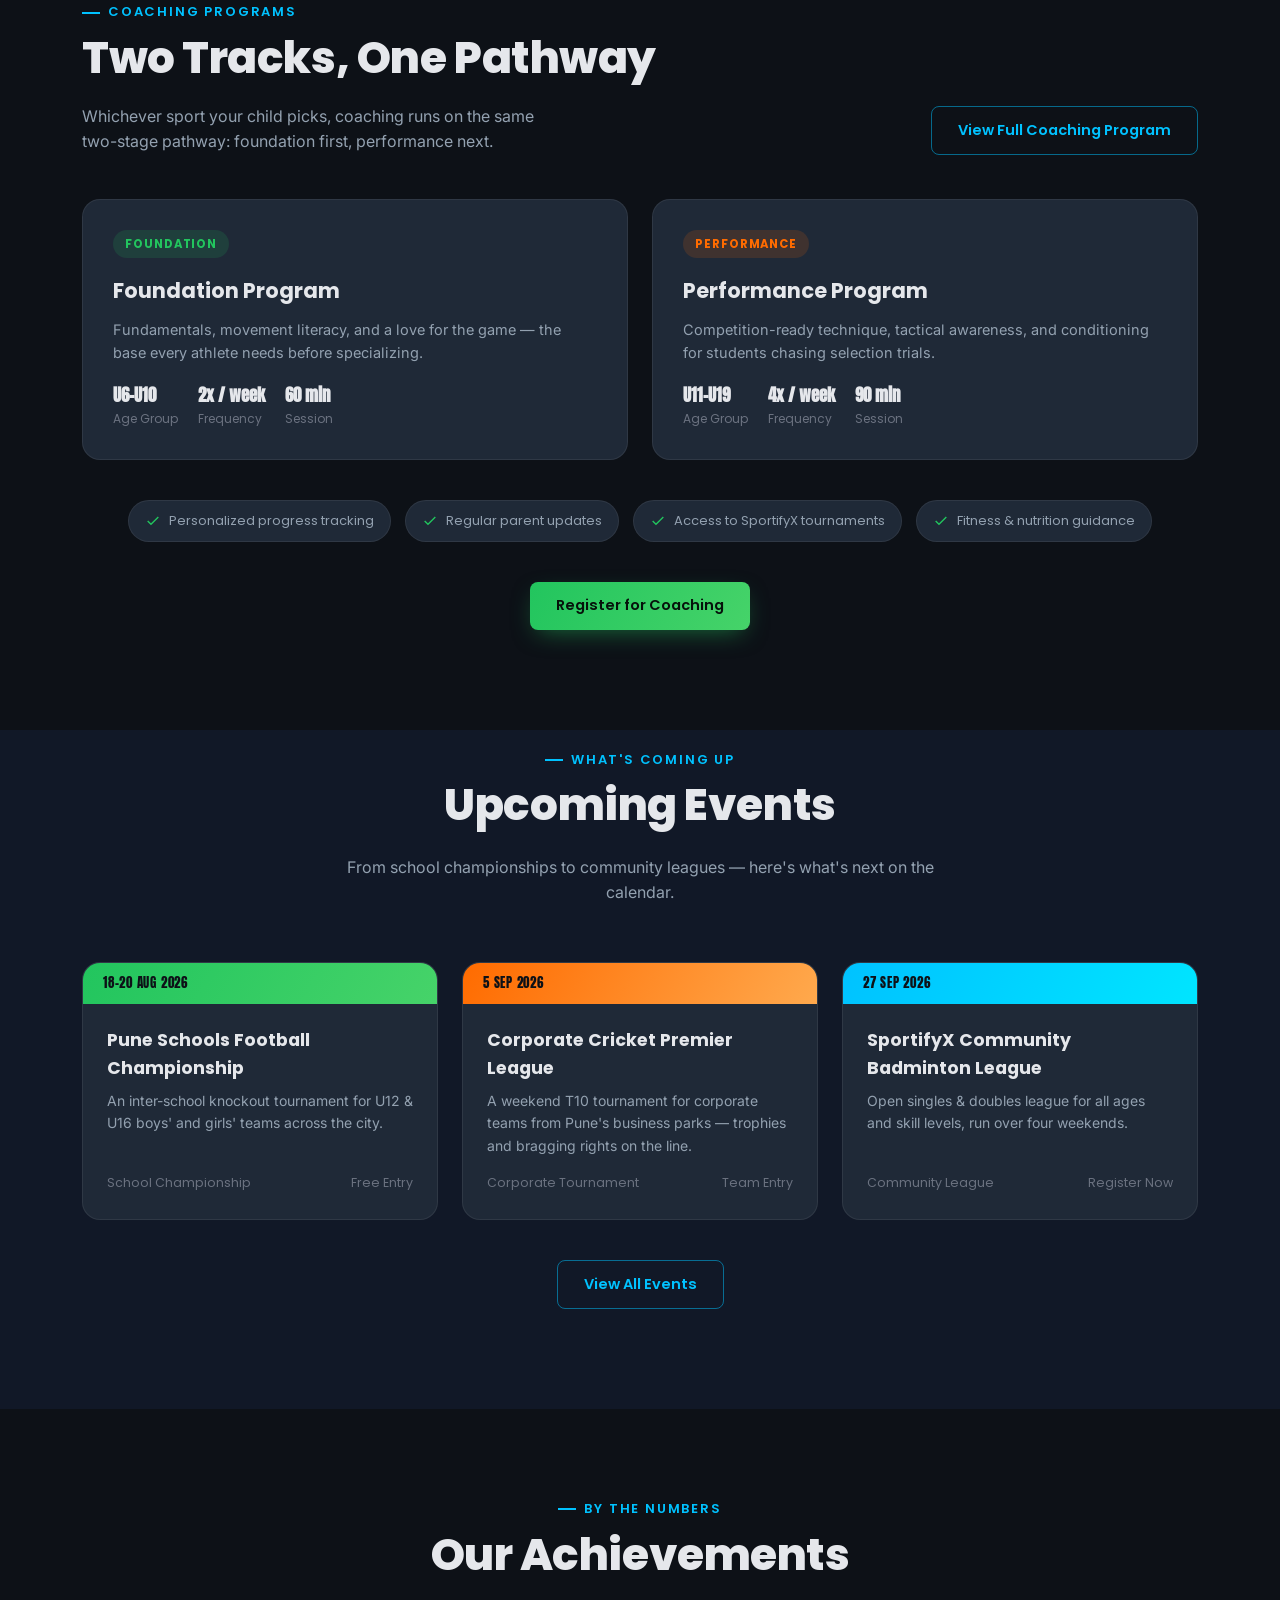
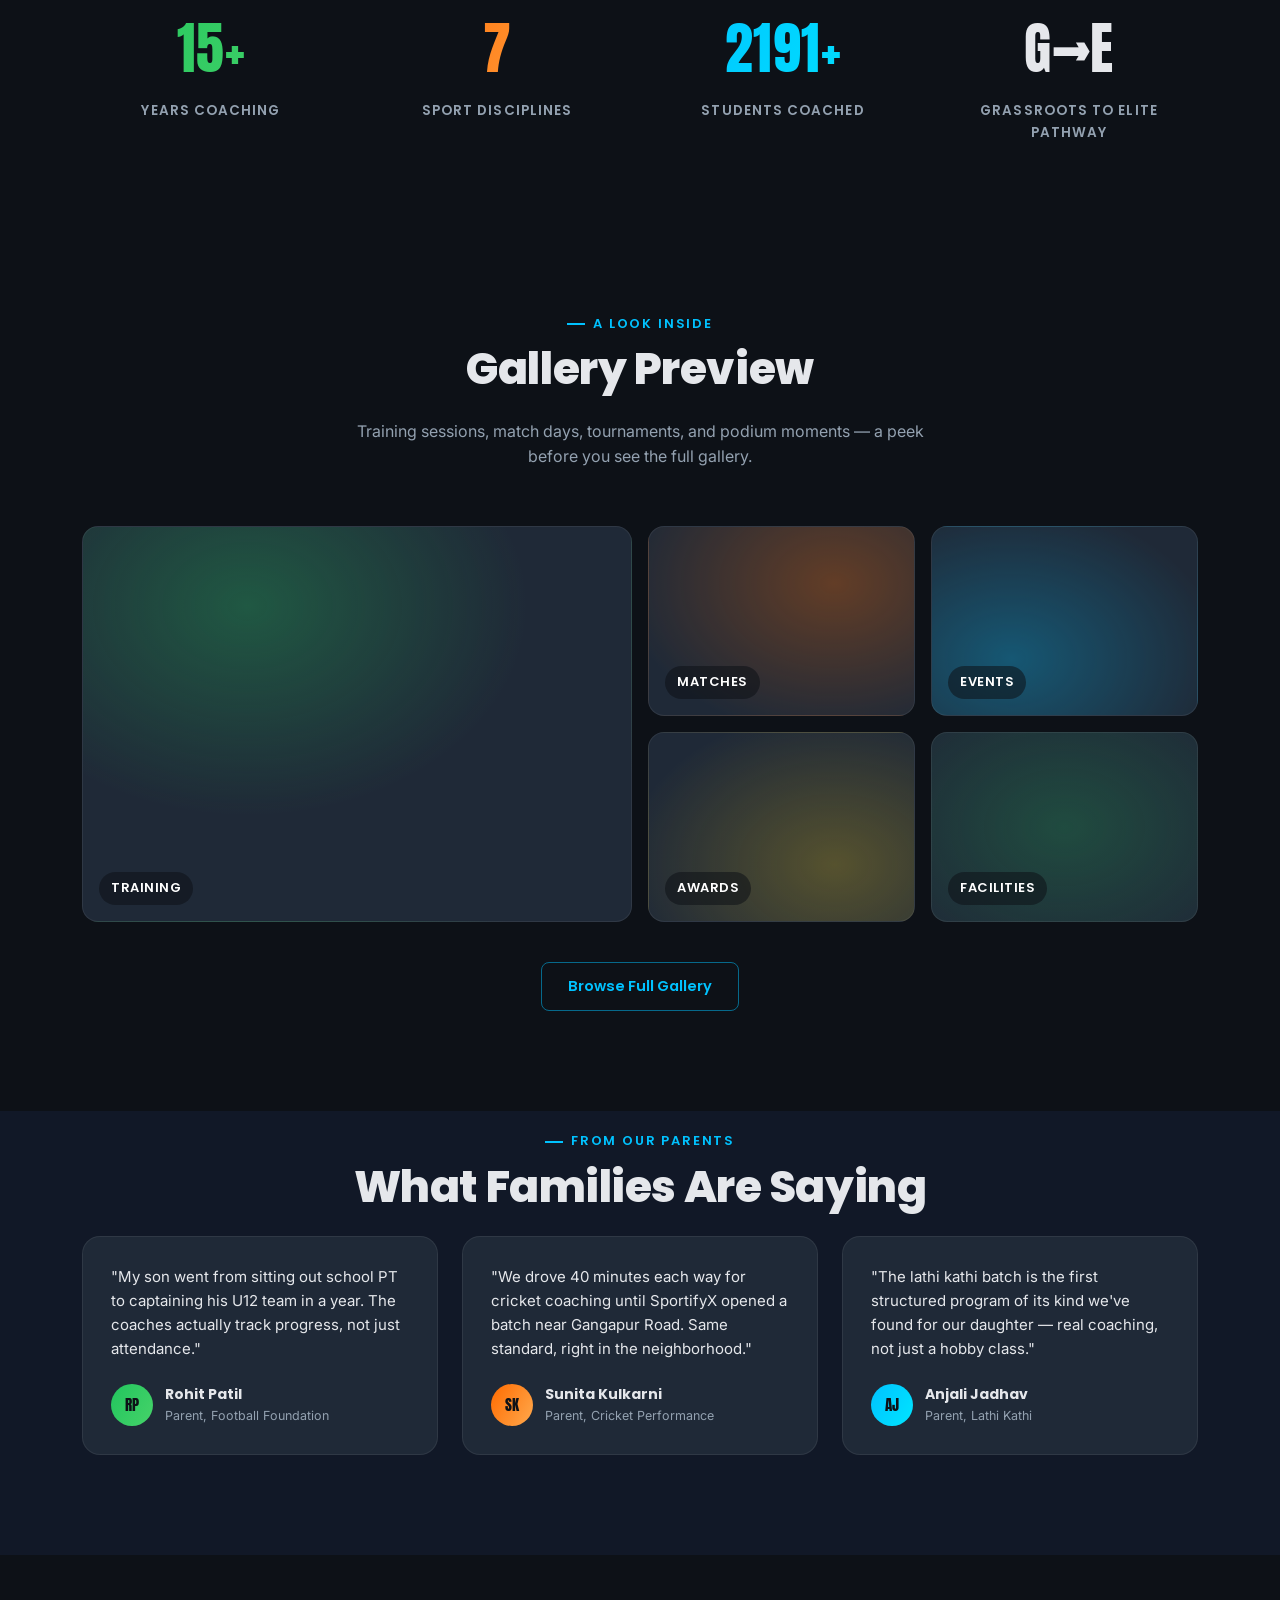
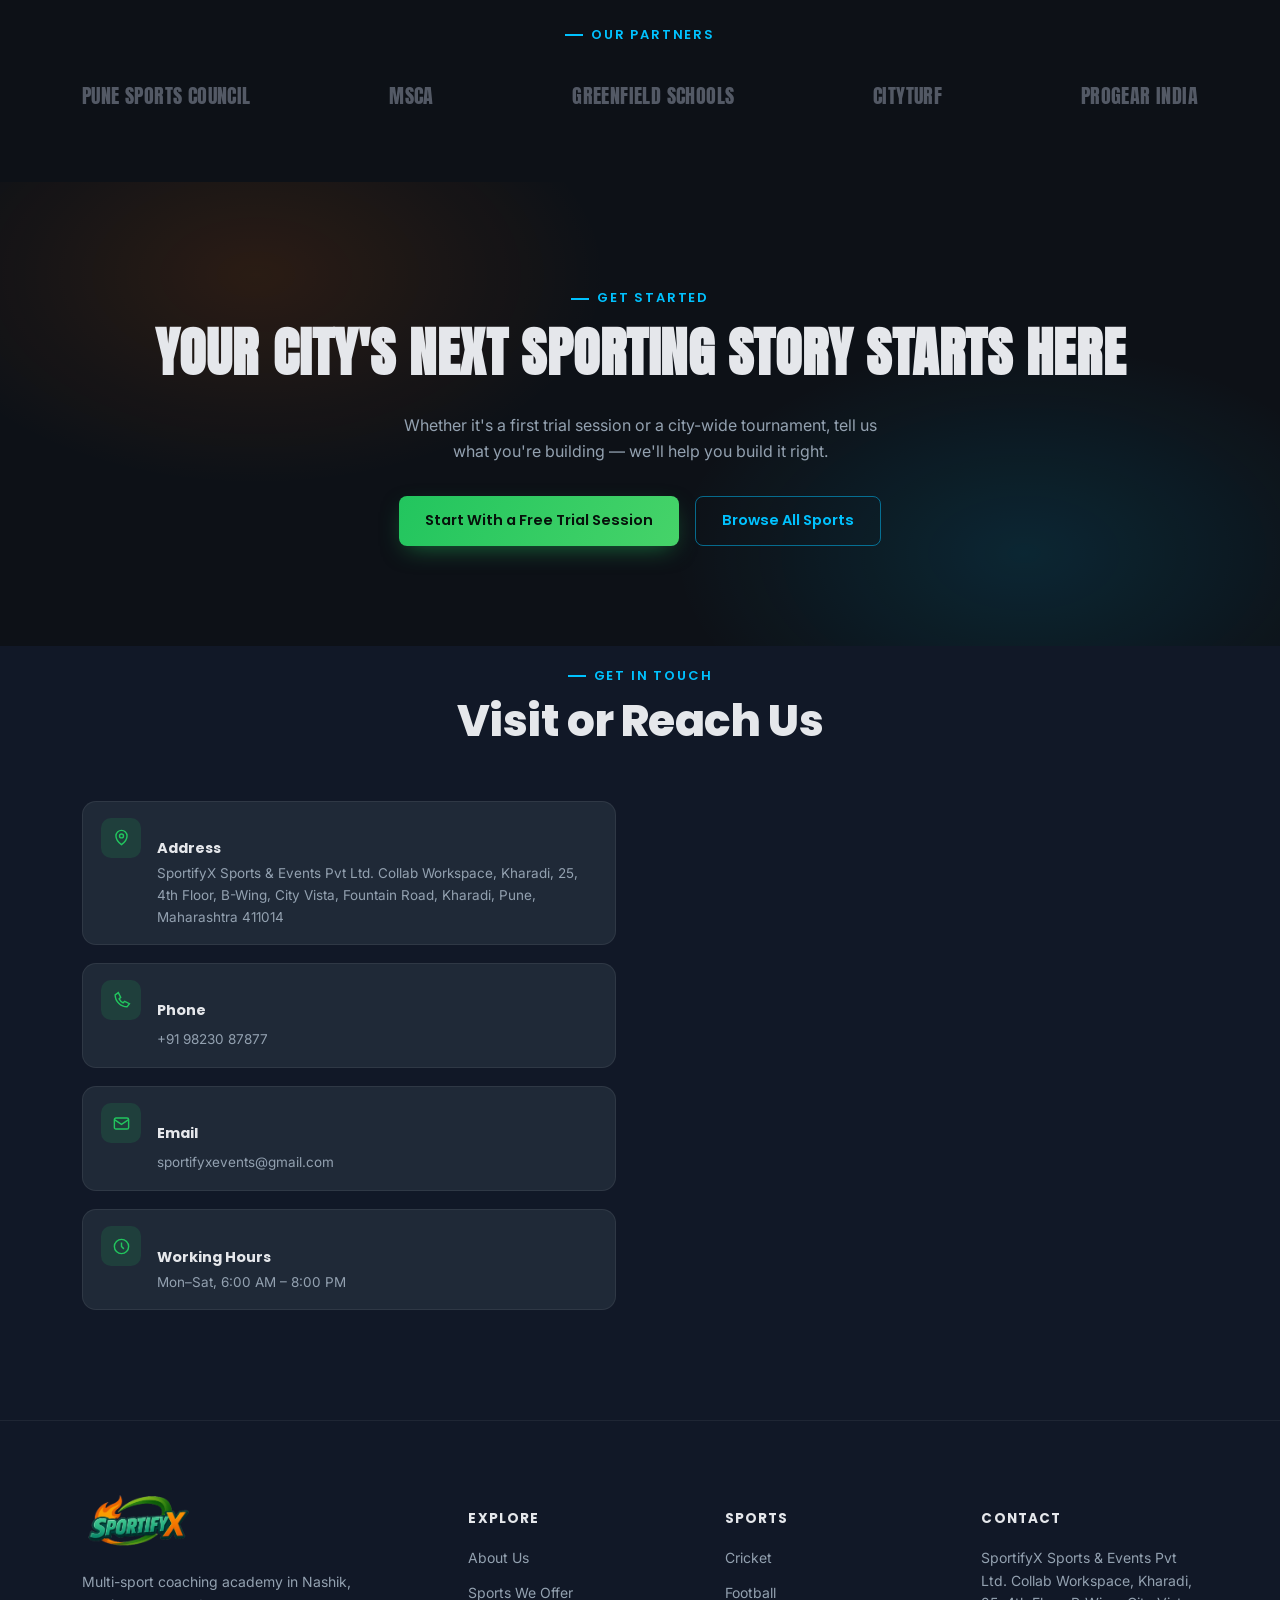
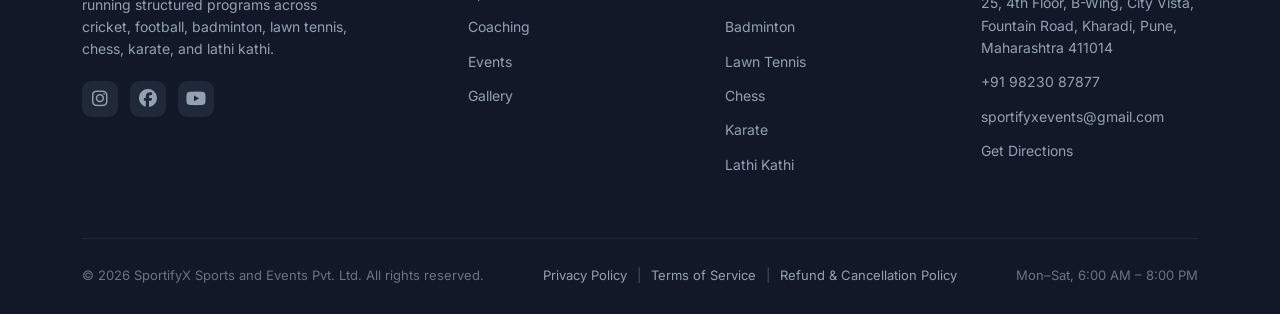
==== commit 85847267: "updates" ====
--- a/index.html
+++ b/index.html
@@ -409,22 +409,27 @@
     </section>
 
     <section class="stats" id="achievements">
-      <div class="container stats-grid">
-        <div class="stat-card reveal">
-          <div class="stat-num" data-count="15" data-suffix="+">0</div>
-          <div class="stat-label">Years Coaching</div>
-        </div>
-        <div class="stat-card reveal">
-          <div class="stat-num" data-count="7">0</div>
-          <div class="stat-label">Sport Disciplines</div>
-        </div>
-        <div class="stat-card reveal">
-          <div class="stat-num" data-count="2200" data-suffix="+">0</div>
-          <div class="stat-label">Students Coached</div>
-        </div>
-        <div class="stat-card reveal">
-          <div class="stat-num" style="background:none;-webkit-text-fill-color:var(--text);color:var(--text);">G→E</div>
-          <div class="stat-label">Grassroots to Elite Pathway</div>
+      <div class="container">
+        <div style="display:flex; justify-content:center;"><span class="eyebrow">By the Numbers</span></div>
+        <h2 class="section-title">Our Achievements</h2>
+        <div class="stats-grid">
+          <div class="stat-card reveal">
+            <div class="stat-num" data-count="15" data-suffix="+">0</div>
+            <div class="stat-label">Years Coaching</div>
+          </div>
+          <div class="stat-card reveal">
+            <div class="stat-num" data-count="7">0</div>
+            <div class="stat-label">Sport Disciplines</div>
+          </div>
+          <div class="stat-card reveal">
+            <div class="stat-num" data-count="2200" data-suffix="+">0</div>
+            <div class="stat-label">Students Coached</div>
+          </div>
+          <div class="stat-card reveal">
+            <div class="stat-num" style="background:none;-webkit-text-fill-color:var(--text);color:var(--text);">G→E
+            </div>
+            <div class="stat-label">Grassroots to Elite Pathway</div>
+          </div>
         </div>
       </div>
     </section>
--- a/css/style.css
+++ b/css/style.css
@@ -1570,6 +1570,28 @@
   gap: 12px;
 }
 
+.footer-links {
+  display: flex;
+  align-items: center;
+  gap: 10px;
+  flex-wrap: wrap;
+  justify-content: center;
+}
+
+.footer-links a {
+  color: var(--text-dim);
+  text-decoration: none;
+  transition: color .25s ease;
+}
+
+.footer-links a:hover {
+  color: var(--green);
+}
+
+.footer-links .divider {
+  color: rgba(255,255,255,.25);
+}
+
 @media (max-width:900px) {
   .footer-grid {
     grid-template-columns: 1fr 1fr;
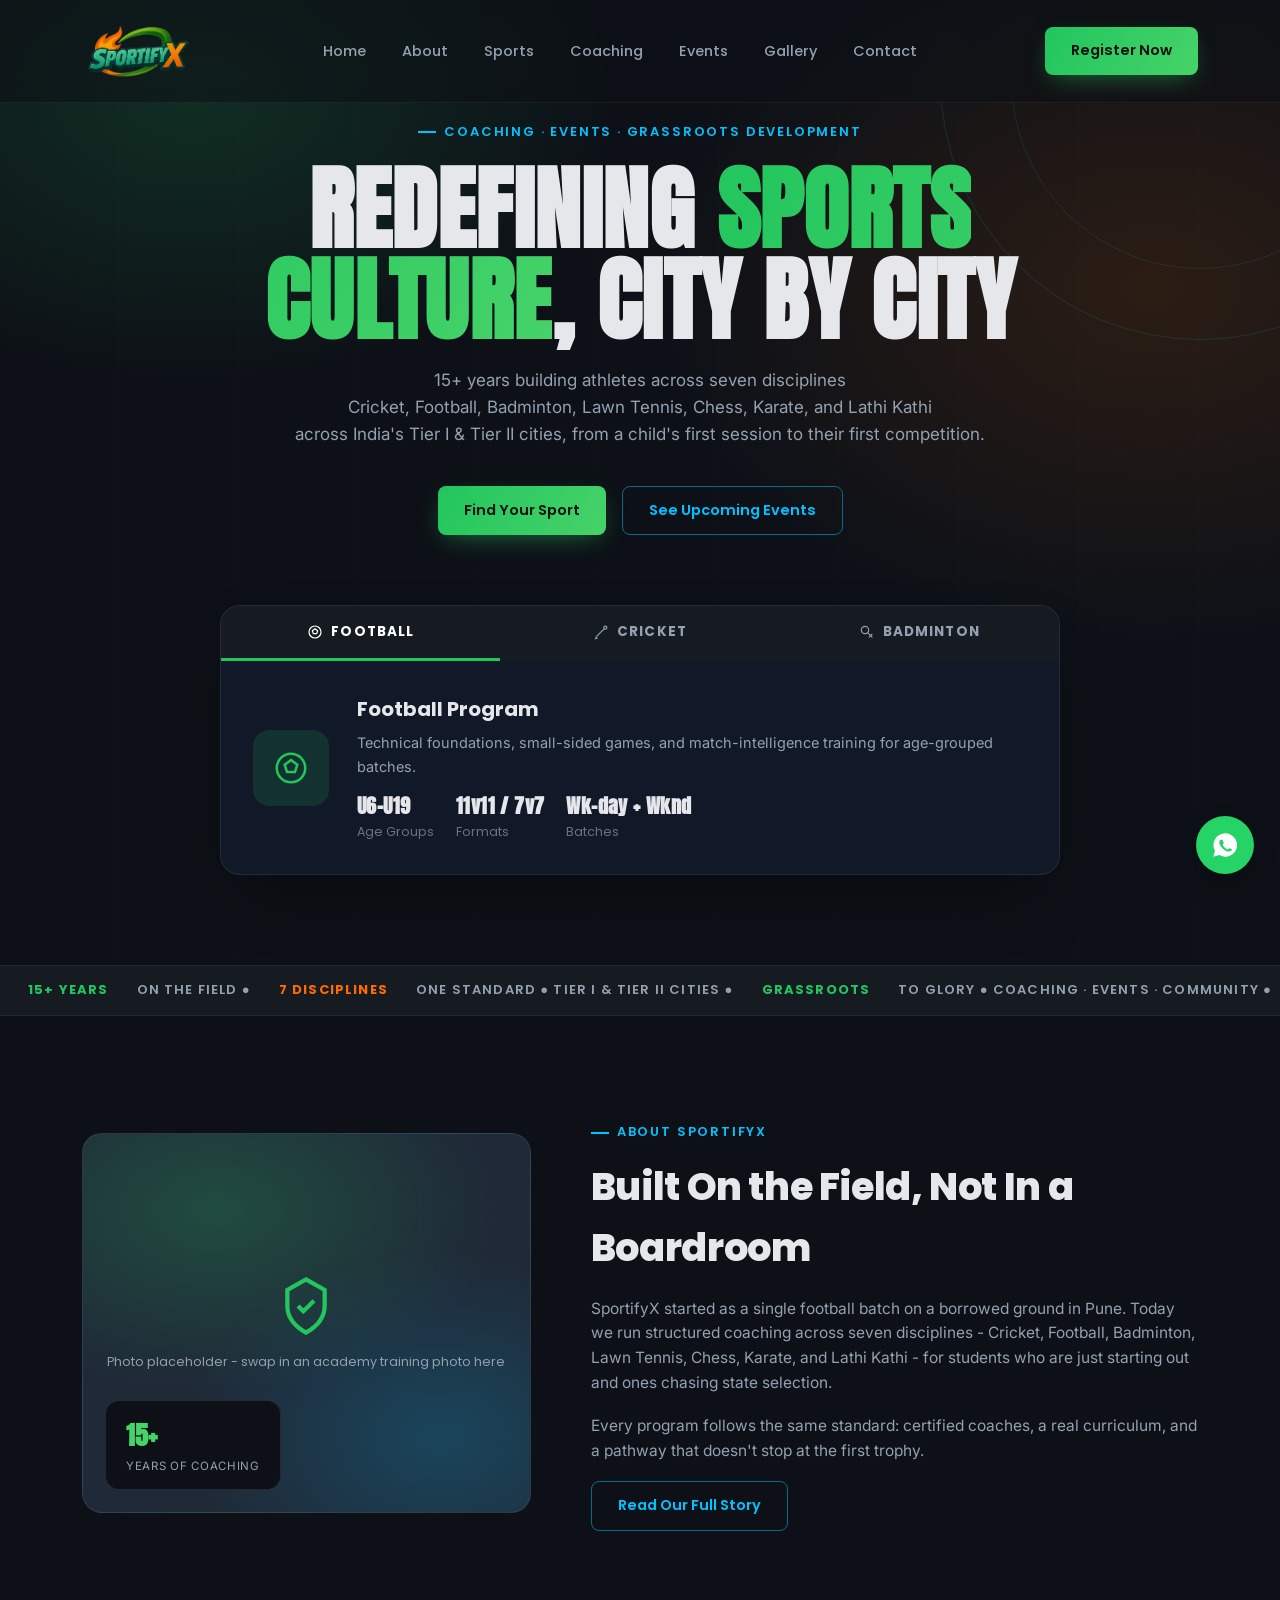
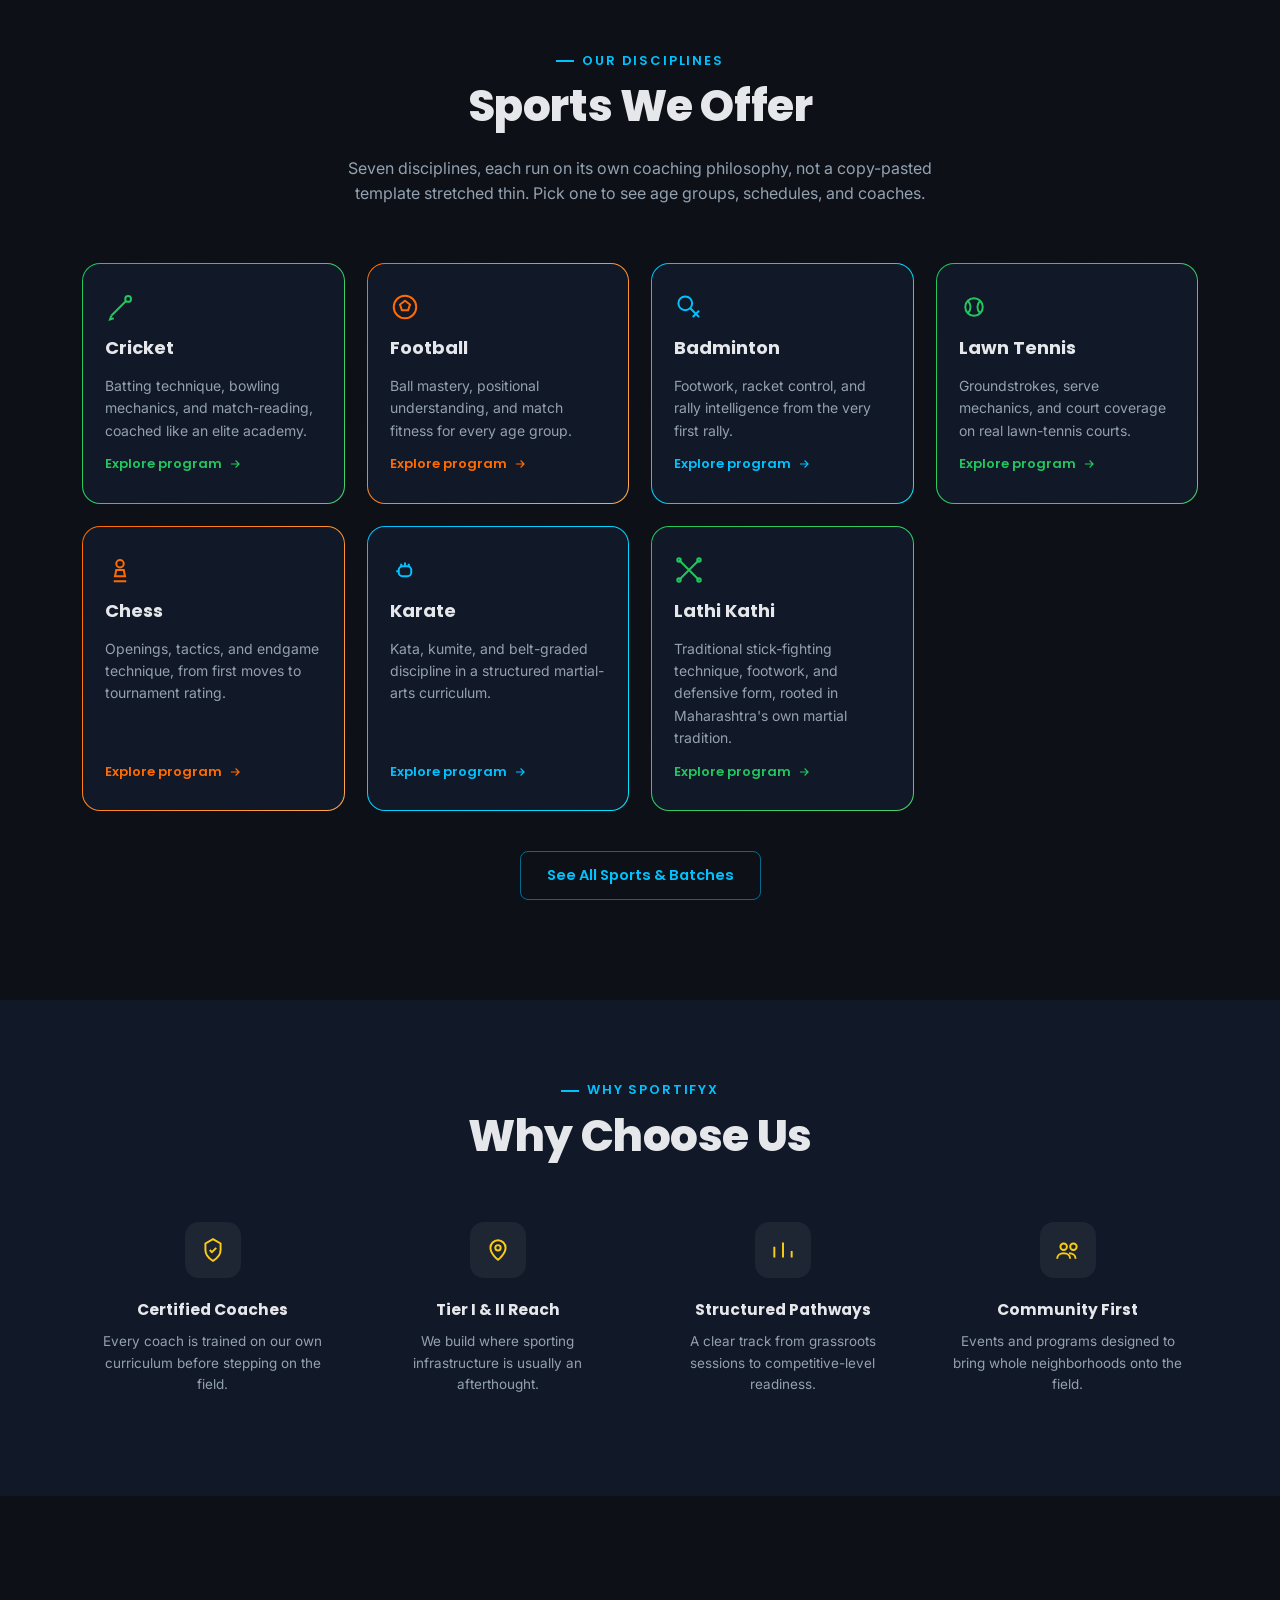
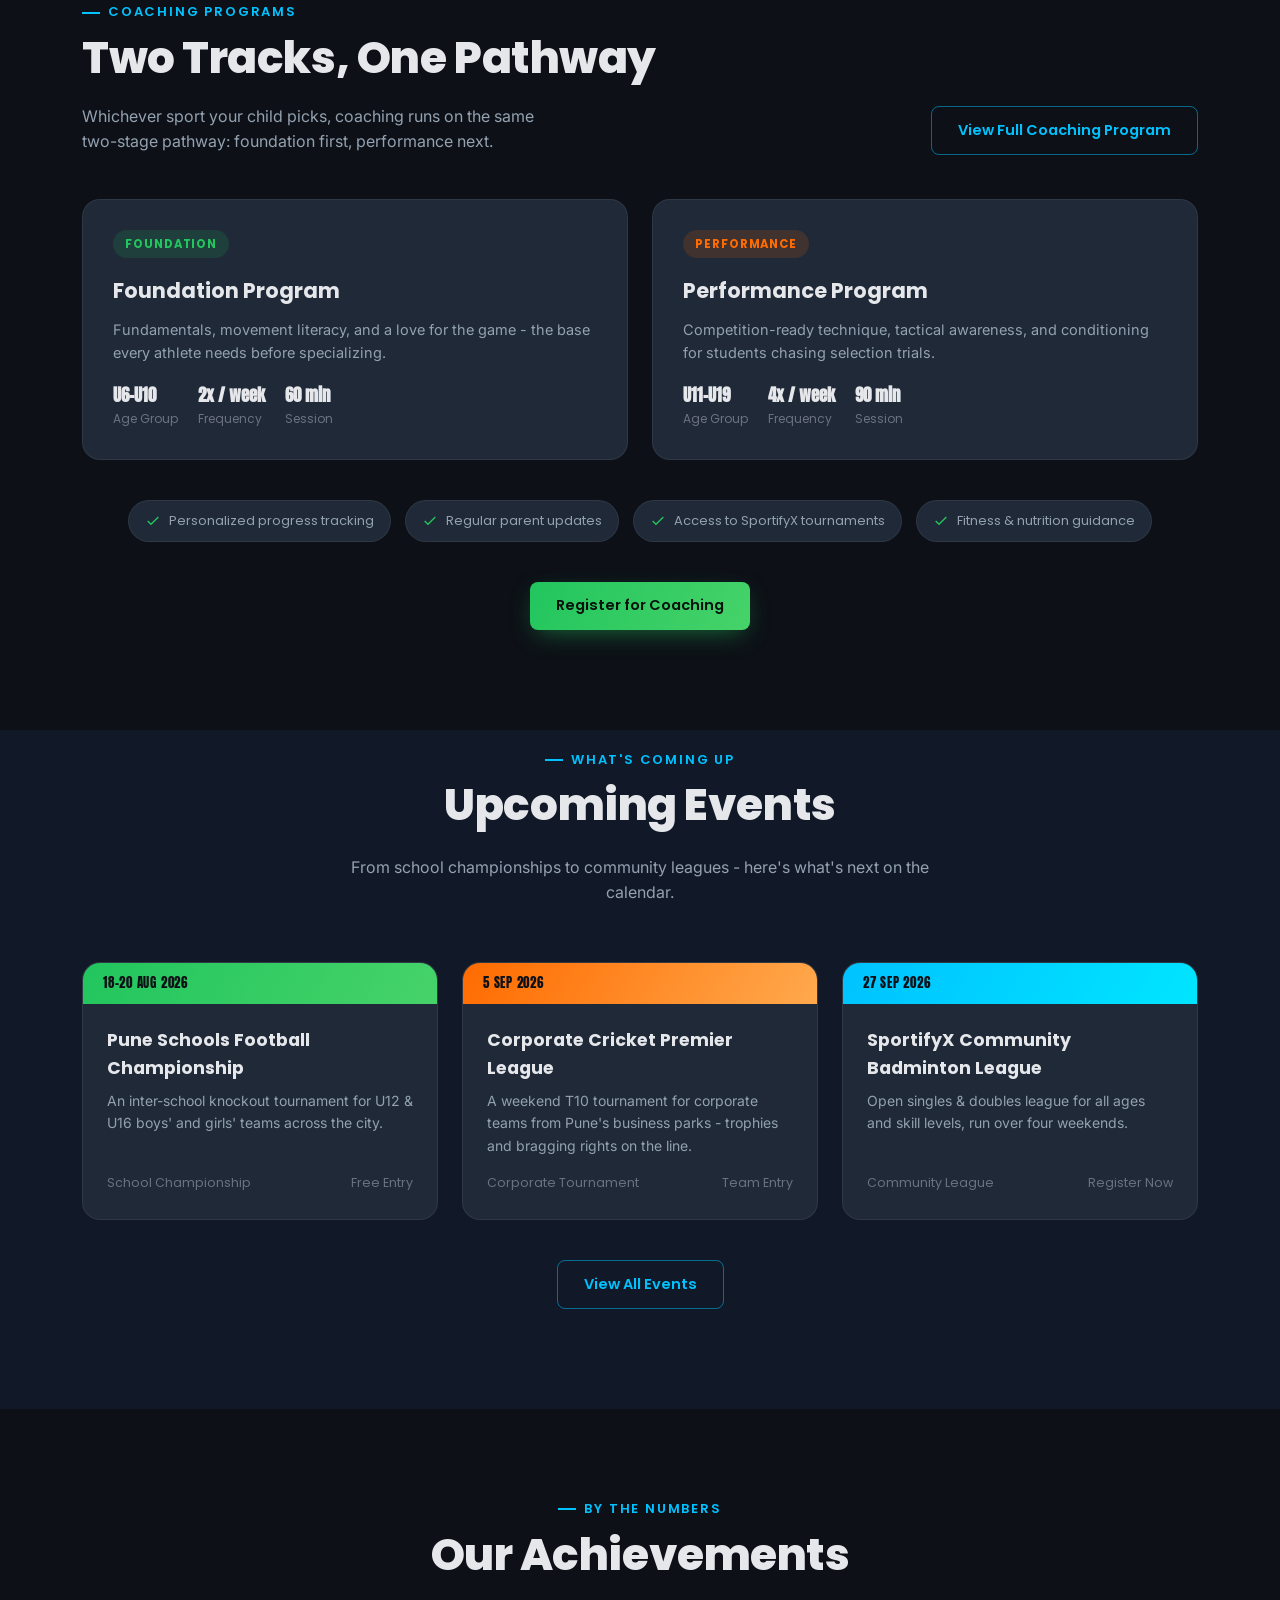
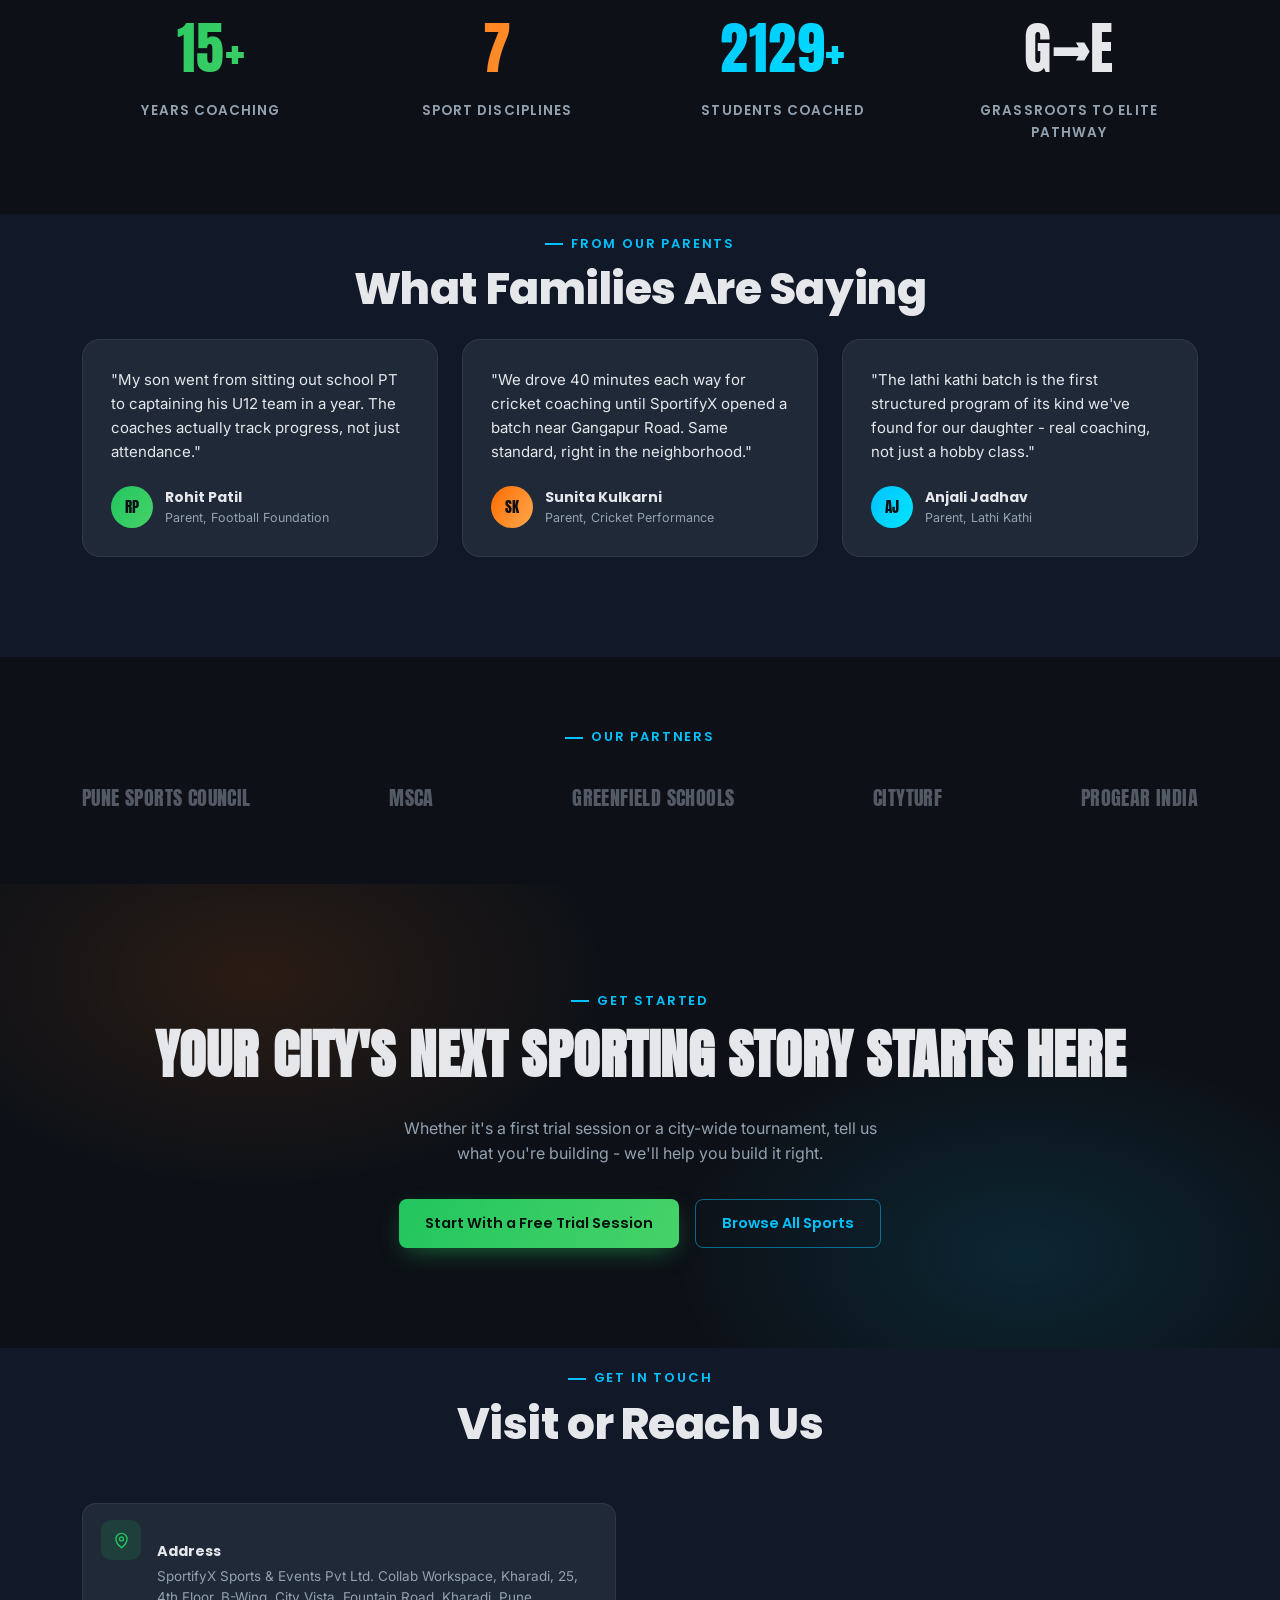
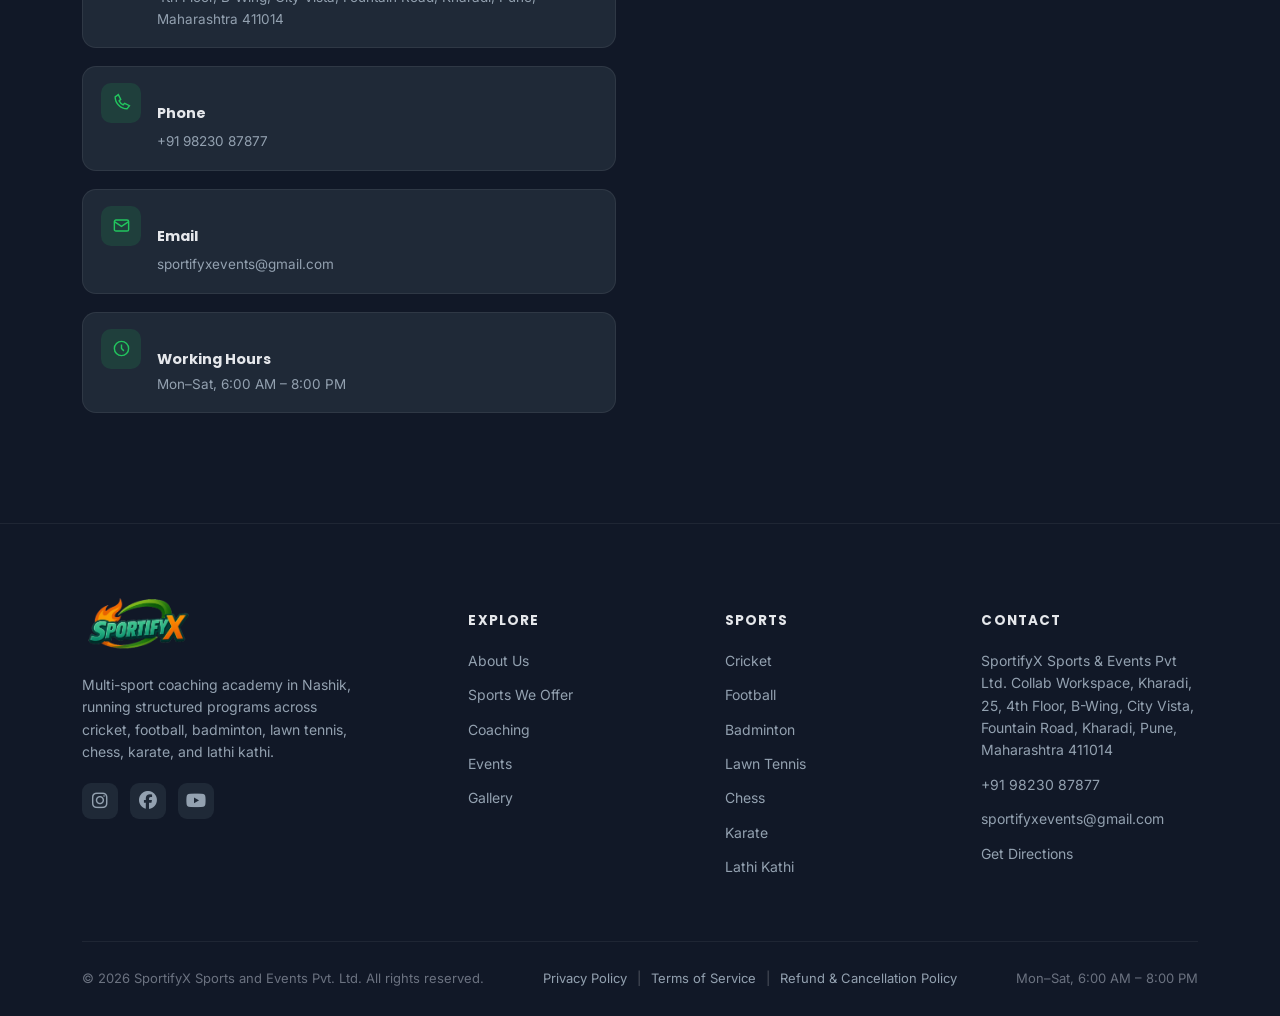
==== commit 6eafcedb: "imges added" ====
--- a/index.html
+++ b/index.html
@@ -4,7 +4,7 @@
 <head>
   <meta charset="UTF-8">
   <meta name="viewport" content="width=device-width, initial-scale=1.0">
-  <title>SportifyX — Redefining Sports Culture</title>
+  <title>SportifyX - Redefining Sports Culture</title>
   <link rel="icon" type="image/x-icon" href="/favicon_io/favicon.ico" />
   <meta name="description"
     content="Professional multi-sport coaching, event management, and grassroots development across cricket, football, badminton, lawn tennis, chess, karate, and lathi kathi in India's Tier I & Tier II cities.">
@@ -105,7 +105,7 @@
               <path d="M12 2l7 4v6c0 5-3.5 8-7 10-3.5-2-7-5-7-10V6z" />
               <path d="M9 12l2 2 4-4" />
             </svg>
-            Photo placeholder — swap in an academy training photo here
+            Photo placeholder - swap in an academy training photo here
           </div>
           <div class="about-badge">
             <strong>15+</strong>
@@ -116,8 +116,8 @@
           <span class="eyebrow">About SportifyX</span>
           <h2>Built On the Field, Not In a Boardroom</h2>
           <p>SportifyX started as a single football batch on a borrowed ground in Pune. Today we run
-            structured coaching across seven disciplines — Cricket, Football, Badminton, Lawn Tennis, Chess,
-            Karate, and Lathi Kathi — for students who are just starting out and ones chasing state selection.</p>
+            structured coaching across seven disciplines - Cricket, Football, Badminton, Lawn Tennis, Chess,
+            Karate, and Lathi Kathi - for students who are just starting out and ones chasing state selection.</p>
           <p>Every program follows the same standard: certified coaches, a real curriculum, and a pathway that
             doesn't stop at the first trophy.</p>
           <a href="/about/" class="btn btn-outline">Read Our Full Story</a>
@@ -315,7 +315,7 @@
           <div class="program-card foundation">
             <span class="program-card__tag">Foundation</span>
             <h3>Foundation Program</h3>
-            <p>Fundamentals, movement literacy, and a love for the game — the base every athlete needs before
+            <p>Fundamentals, movement literacy, and a love for the game - the base every athlete needs before
               specializing.</p>
             <div class="program-card__meta">
               <div><strong>U6–U10</strong>Age Group</div>
@@ -373,7 +373,7 @@
       <div class="container">
         <div style="display:flex; justify-content:center;"><span class="eyebrow">What's Coming Up</span></div>
         <h2 class="section-title">Upcoming Events</h2>
-        <p class="section-sub">From school championships to community leagues — here's what's next on the
+        <p class="section-sub">From school championships to community leagues - here's what's next on the
           calendar.</p>
         <div class="events-grid">
           <div class="event-card g">
@@ -388,7 +388,7 @@
             <span class="event-card__date">5 Sep 2026</span>
             <div class="event-card__body">
               <h3>Corporate Cricket Premier League</h3>
-              <p>A weekend T10 tournament for corporate teams from Pune's business parks — trophies and bragging
+              <p>A weekend T10 tournament for corporate teams from Pune's business parks - trophies and bragging
                 rights on the line.</p>
               <div class="event-card__foot"><span>Corporate Tournament</span><span>Team Entry</span></div>
             </div>
@@ -434,14 +434,14 @@
       </div>
     </section>
 
-    <section class="gallery-sec" id="gallery">
+    <!-- <section class="gallery-sec" id="gallery">
       <div class="container">
         <div style="display:flex; justify-content:center;"><span class="eyebrow">A Look Inside</span></div>
         <h2 class="section-title">Gallery Preview</h2>
-        <p class="section-sub">Training sessions, match days, tournaments, and podium moments — a peek before you
+        <p class="section-sub">Training sessions, match days, tournaments, and podium moments - a peek before you
           see the full gallery.</p>
         <div class="gallery-grid">
-          <div class="gallery-tile g1 reveal"><span>Training</span></div>
+          <div class="gallery-tile g1 reveal"><span>Inauguration</span></div>
           <div class="gallery-tile g2 reveal"><span>Matches</span></div>
           <div class="gallery-tile g3 reveal"><span>Events</span></div>
           <div class="gallery-tile g4 reveal"><span>Awards</span></div>
@@ -451,7 +451,7 @@
           <a href="/gallery/" class="btn btn-outline">Browse Full Gallery</a>
         </div>
       </div>
-    </section>
+    </section> -->
 
     <section class="testimonials" id="testimonials">
       <div class="container">
@@ -482,7 +482,7 @@
           </div>
           <div class="testimonial-card reveal">
             <p class="quote">"The lathi kathi batch is the first structured program of its kind we've found for
-              our daughter — real coaching, not just a hobby class."</p>
+              our daughter - real coaching, not just a hobby class."</p>
             <div class="testimonial-who">
               <div class="testimonial-avatar">AJ</div>
               <div>
@@ -513,7 +513,7 @@
       <div class="container">
         <span class="eyebrow" style="justify-content:center;">Get Started</span>
         <h2>Your City's Next Sporting Story Starts Here</h2>
-        <p>Whether it's a first trial session or a city-wide tournament, tell us what you're building — we'll
+        <p>Whether it's a first trial session or a city-wide tournament, tell us what you're building - we'll
           help you build it right.</p>
         <div class="cta-actions">
           <a href="/contact/" class="btn btn-primary">Start With a Free Trial Session</a>
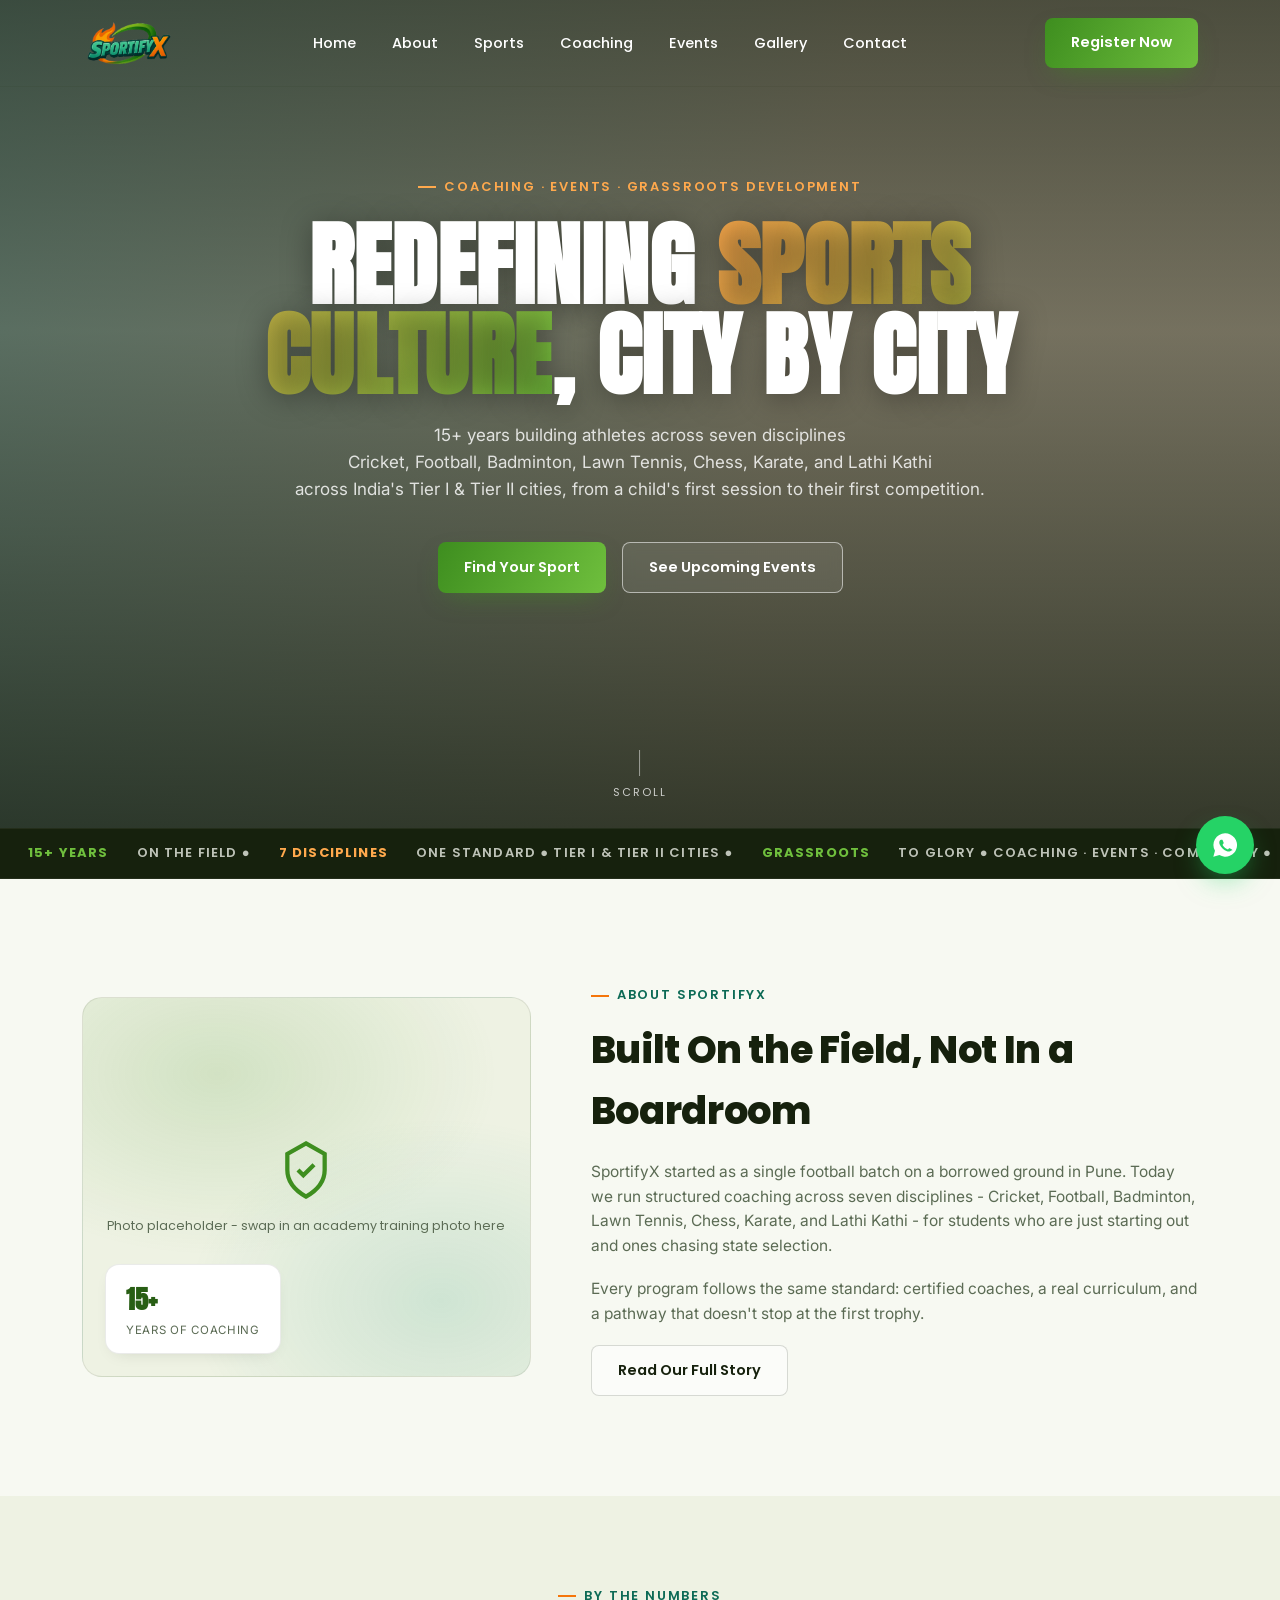
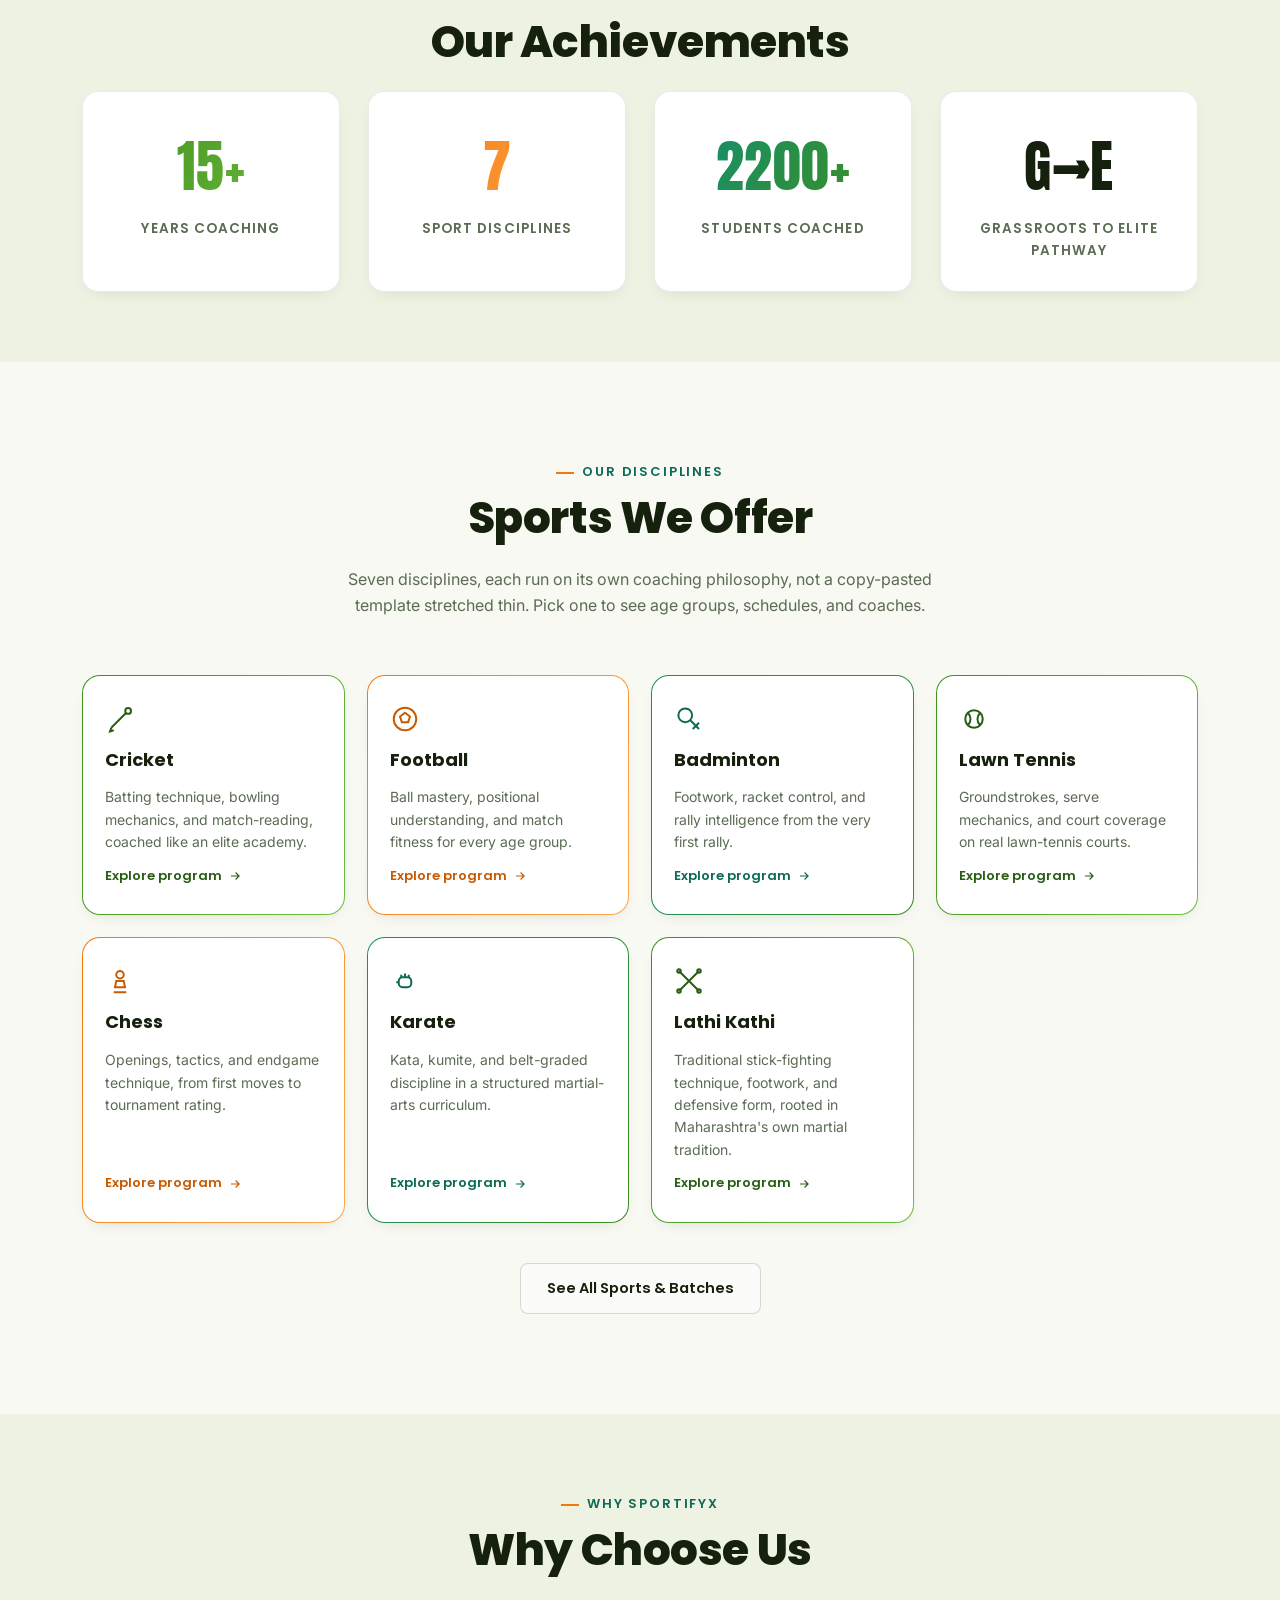
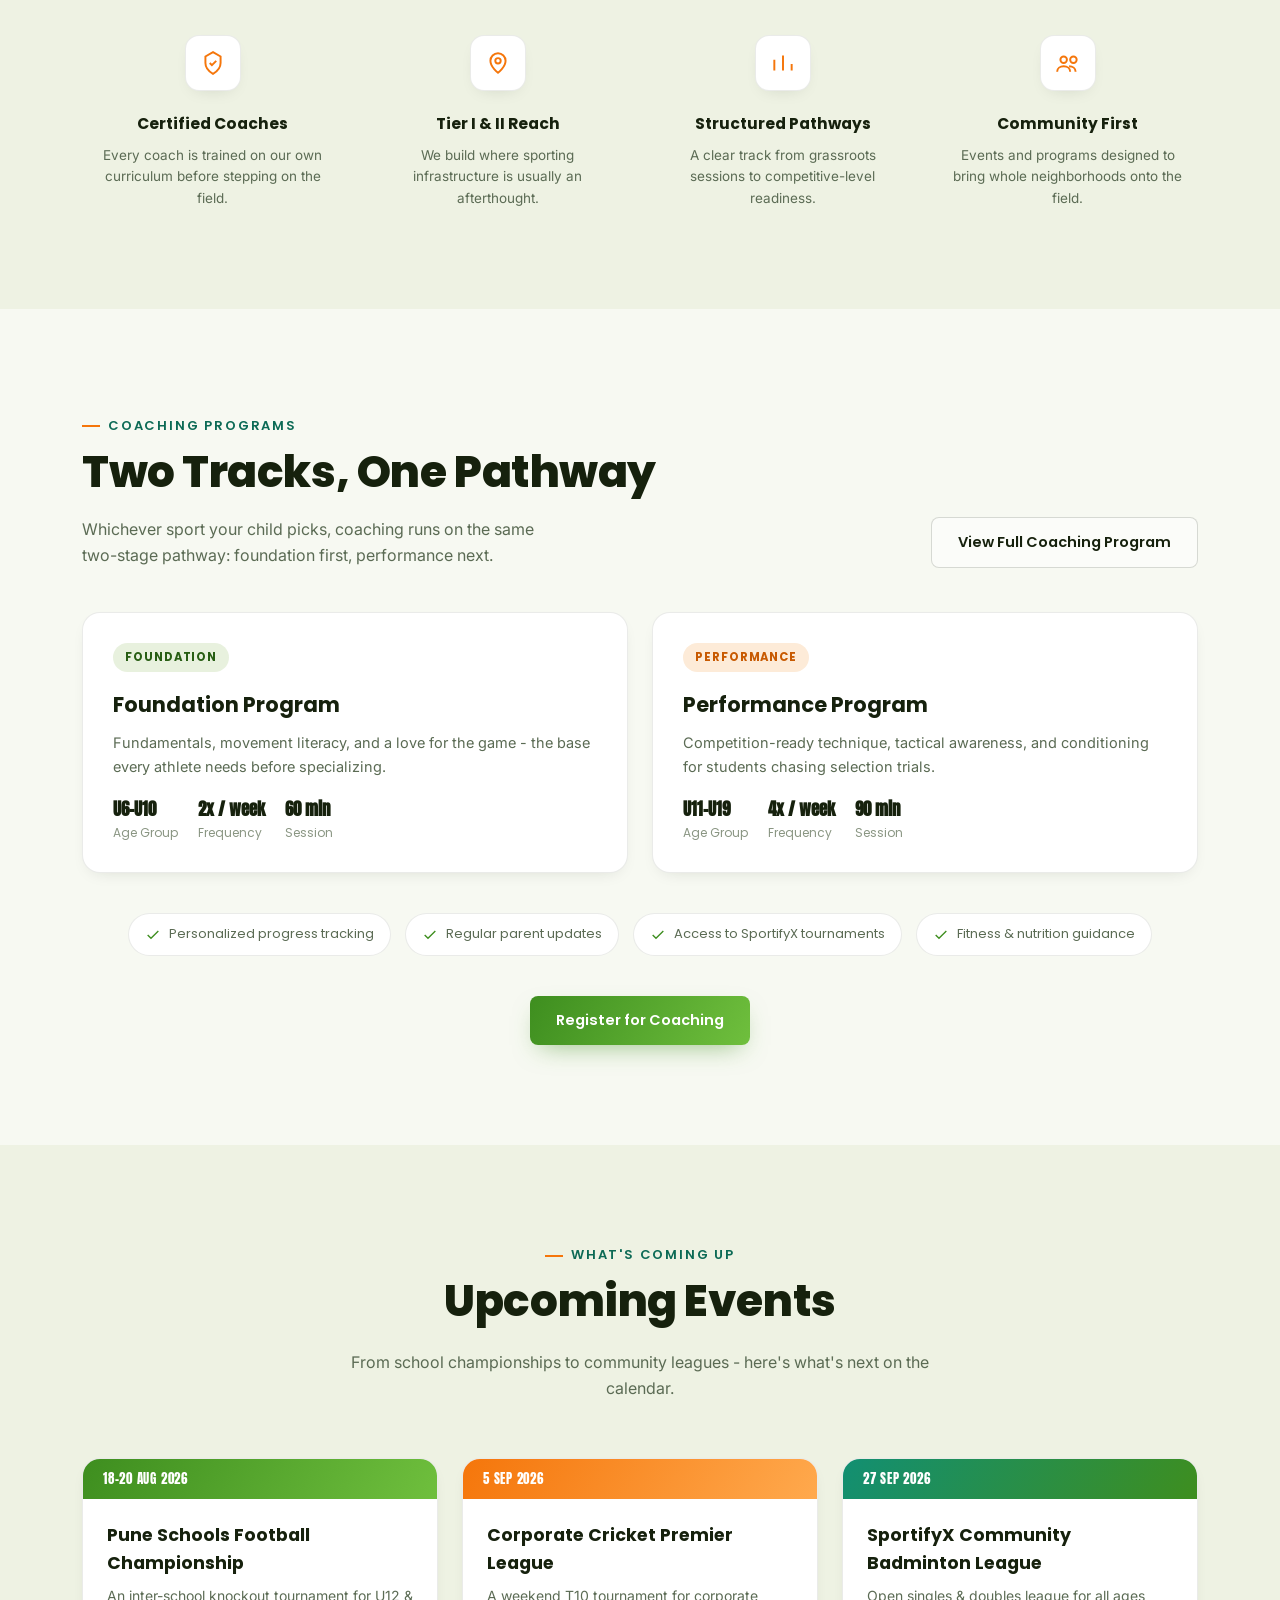
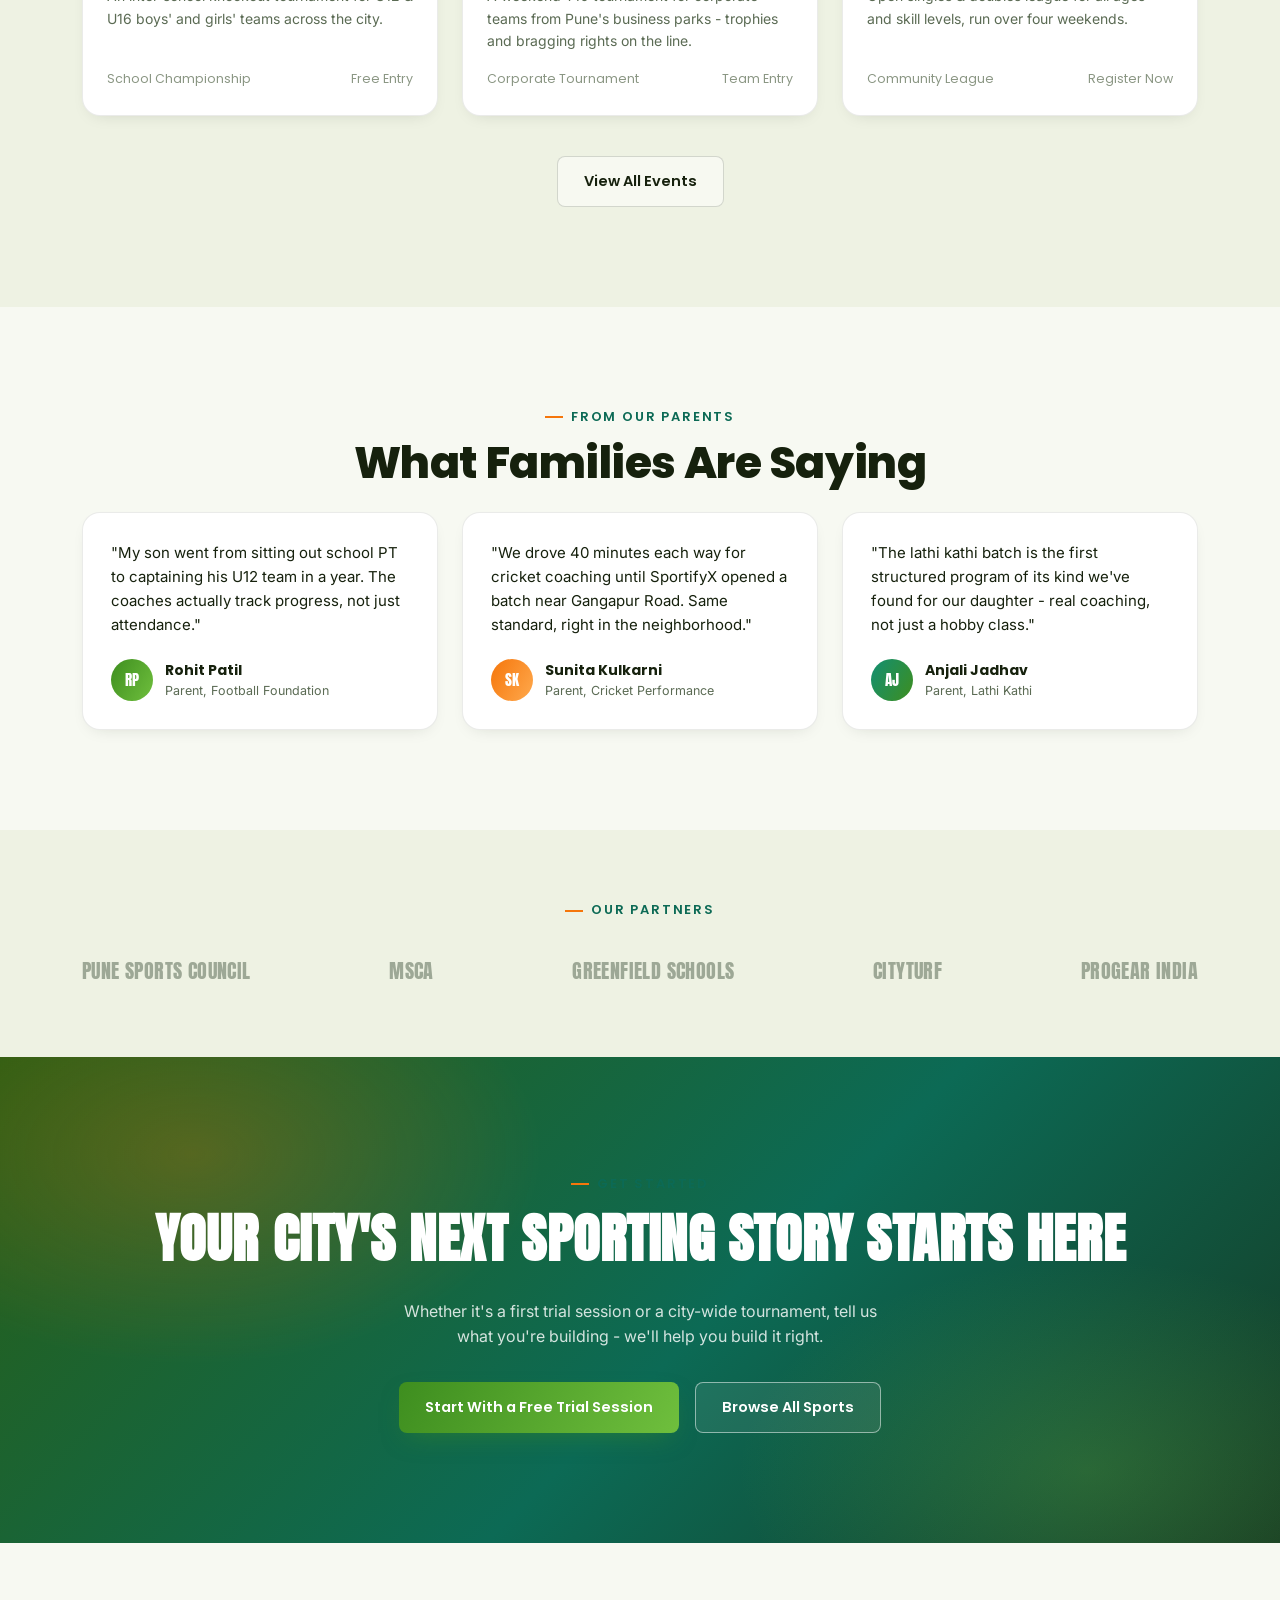
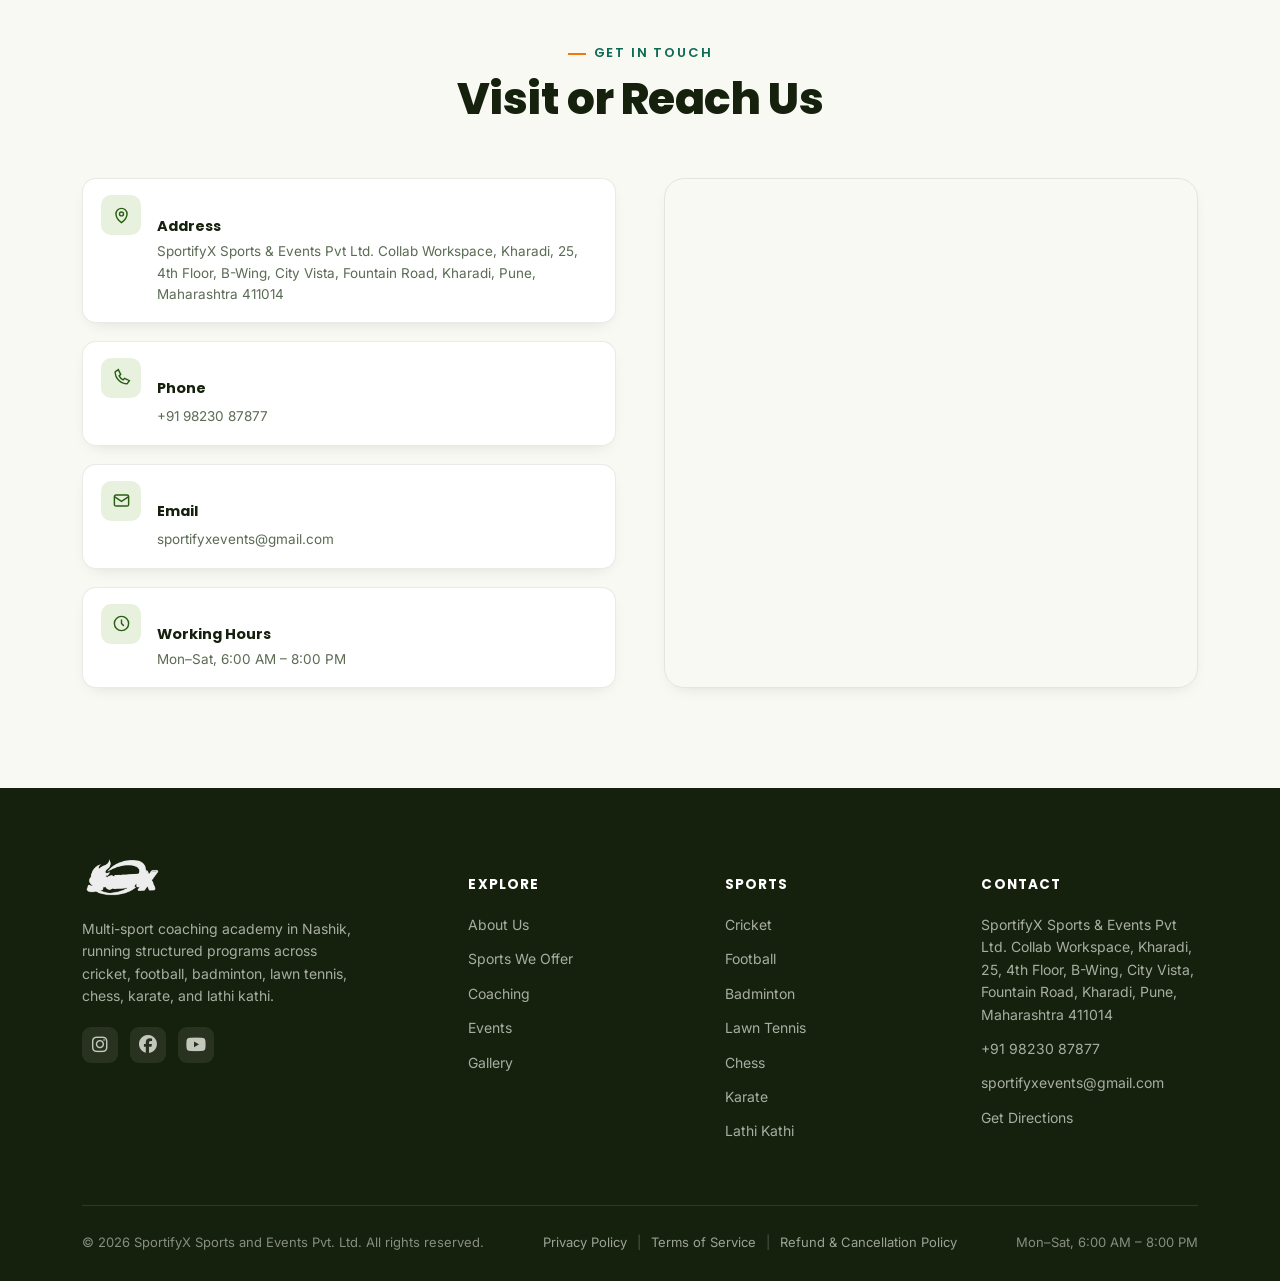
==== commit 56d92406: "Initial commit - SportifyX website" ====
--- a/index.html
+++ b/index.html
@@ -23,8 +23,15 @@
 
   <main>
     <section class="hero">
-      <div class="pitch-lines"></div>
-      <div class="centre-circle"></div>
+      <div class="hero-video-wrap">
+        <!-- Swap the src below for the client's own footage (mp4, ideally <8MB, 1920x1080, no audio needed). -->
+        <video autoplay muted loop playsinline poster="/assets/hero-poster.jpg" id="heroVideo">
+          <source src="/images/assets/hero-video.MP4" type="video/mp4">
+        </video>
+        <div class="video-fallback" id="videoFallback"></div>
+      </div>
+      <div class="hero-scrim"></div>
+
       <div class="container hero-inner">
         <span class="eyebrow">Coaching · Events · Grassroots Development</span>
         <h1>Redefining <span class="accent">Sports Culture</span>, City by City</h1>
@@ -33,10 +40,10 @@
           child's first session to their first competition.</p>
         <div class="hero-ctas">
           <a href="/sports/" class="btn btn-primary">Find Your Sport</a>
-          <a href="/events/" class="btn btn-outline">See Upcoming Events</a>
-        </div>
-
-        <div class="scoreboard" id="scoreboard">
+          <a href="/events/" class="btn btn-ghost-light">See Upcoming Events</a>
+        </div>
+
+        <!-- <div class="scoreboard" id="scoreboard">
           <div class="scoreboard-tabs">
             <button class="tab active" data-sport="football">
               <svg viewBox="0 0 24 24" fill="none" stroke="currentColor" stroke-width="1.8">
@@ -80,8 +87,10 @@
               </div>
             </div>
           </div>
-        </div>
-      </div>
+        </div> -->
+      </div>
+
+      <div class="scroll-cue"><span></span>Scroll</div>
     </section>
 
     <div class="ticker-wrap">
@@ -125,6 +134,32 @@
       </div>
     </section>
 
+    <section class="stats" id="achievements">
+      <div class="container">
+        <div style="display:flex; justify-content:center;"><span class="eyebrow">By the Numbers</span></div>
+        <h2 class="section-title">Our Achievements</h2>
+        <div class="stats-grid">
+          <div class="stat-card reveal">
+            <div class="stat-num" data-count="15" data-suffix="+">0</div>
+            <div class="stat-label">Years Coaching</div>
+          </div>
+          <div class="stat-card reveal">
+            <div class="stat-num" data-count="7">0</div>
+            <div class="stat-label">Sport Disciplines</div>
+          </div>
+          <div class="stat-card reveal">
+            <div class="stat-num" data-count="2200" data-suffix="+">0</div>
+            <div class="stat-label">Students Coached</div>
+          </div>
+          <div class="stat-card reveal">
+            <div class="stat-num" style="background:none;-webkit-text-fill-color:var(--ink);color:var(--ink);">G→E
+            </div>
+            <div class="stat-label">Grassroots to Elite Pathway</div>
+          </div>
+        </div>
+      </div>
+    </section>
+
     <section class="sports" id="sports">
       <div class="container">
         <div style="display:flex; justify-content:center;"><span class="eyebrow">Our Disciplines</span></div>
@@ -142,7 +177,7 @@
               </svg>
               <h3>Cricket</h3>
               <p>Batting technique, bowling mechanics, and match-reading, coached like an elite academy.</p>
-              <a href="/sports/index.html#cricket" class="sport-link">Explore program
+              <a href="/sports/#cricket" class="sport-link">Explore program
                 <svg viewBox="0 0 24 24" fill="none" stroke="currentColor" stroke-width="2">
                   <path d="M5 12h14M13 6l6 6-6 6" />
                 </svg>
@@ -158,15 +193,15 @@
               </svg>
               <h3>Football</h3>
               <p>Ball mastery, positional understanding, and match fitness for every age group.</p>
-              <a href="/sports/index.html#football" class="sport-link">Explore program
-                <svg viewBox="0 0 24 24" fill="none" stroke="currentColor" stroke-width="2">
-                  <path d="M5 12h14M13 6l6 6-6 6" />
-                </svg>
-              </a>
-            </div>
-          </div>
-
-          <div class="sport-card accent-cyan reveal">
+              <a href="/sports/#football" class="sport-link">Explore program
+                <svg viewBox="0 0 24 24" fill="none" stroke="currentColor" stroke-width="2">
+                  <path d="M5 12h14M13 6l6 6-6 6" />
+                </svg>
+              </a>
+            </div>
+          </div>
+
+          <div class="sport-card accent-teal reveal">
             <div class="sport-card-inner">
               <svg viewBox="0 0 24 24" fill="none" stroke="currentColor" stroke-width="1.6">
                 <circle cx="9" cy="9" r="5.5" />
@@ -174,7 +209,7 @@
               </svg>
               <h3>Badminton</h3>
               <p>Footwork, racket control, and rally intelligence from the very first rally.</p>
-              <a href="/sports/index.html#badminton" class="sport-link">Explore program
+              <a href="/sports/#badminton" class="sport-link">Explore program
                 <svg viewBox="0 0 24 24" fill="none" stroke="currentColor" stroke-width="2">
                   <path d="M5 12h14M13 6l6 6-6 6" />
                 </svg>
@@ -190,7 +225,7 @@
               </svg>
               <h3>Lawn Tennis</h3>
               <p>Groundstrokes, serve mechanics, and court coverage on real lawn-tennis courts.</p>
-              <a href="/sports/index.html#lawn-tennis" class="sport-link">Explore program
+              <a href="/sports/#lawn-tennis" class="sport-link">Explore program
                 <svg viewBox="0 0 24 24" fill="none" stroke="currentColor" stroke-width="2">
                   <path d="M5 12h14M13 6l6 6-6 6" />
                 </svg>
@@ -207,15 +242,15 @@
               </svg>
               <h3>Chess</h3>
               <p>Openings, tactics, and endgame technique, from first moves to tournament rating.</p>
-              <a href="/sports/index.html#chess" class="sport-link">Explore program
-                <svg viewBox="0 0 24 24" fill="none" stroke="currentColor" stroke-width="2">
-                  <path d="M5 12h14M13 6l6 6-6 6" />
-                </svg>
-              </a>
-            </div>
-          </div>
-
-          <div class="sport-card accent-cyan reveal">
+              <a href="/sports/#chess" class="sport-link">Explore program
+                <svg viewBox="0 0 24 24" fill="none" stroke="currentColor" stroke-width="2">
+                  <path d="M5 12h14M13 6l6 6-6 6" />
+                </svg>
+              </a>
+            </div>
+          </div>
+
+          <div class="sport-card accent-teal reveal">
             <div class="sport-card-inner">
               <svg viewBox="0 0 24 24" fill="none" stroke="currentColor" stroke-width="1.6">
                 <rect x="7" y="9" rx="3" width="10" height="8" />
@@ -223,7 +258,7 @@
               </svg>
               <h3>Karate</h3>
               <p>Kata, kumite, and belt-graded discipline in a structured martial-arts curriculum.</p>
-              <a href="/sports/index.html#karate" class="sport-link">Explore program
+              <a href="/sports/#karate" class="sport-link">Explore program
                 <svg viewBox="0 0 24 24" fill="none" stroke="currentColor" stroke-width="2">
                   <path d="M5 12h14M13 6l6 6-6 6" />
                 </svg>
@@ -243,7 +278,7 @@
               <h3>Lathi Kathi</h3>
               <p>Traditional stick-fighting technique, footwork, and defensive form, rooted in Maharashtra's own
                 martial tradition.</p>
-              <a href="/sports/index.html#lathi-kathi" class="sport-link">Explore program
+              <a href="/sports/#lathi-kathi" class="sport-link">Explore program
                 <svg viewBox="0 0 24 24" fill="none" stroke="currentColor" stroke-width="2">
                   <path d="M5 12h14M13 6l6 6-6 6" />
                 </svg>
@@ -408,51 +443,6 @@
       </div>
     </section>
 
-    <section class="stats" id="achievements">
-      <div class="container">
-        <div style="display:flex; justify-content:center;"><span class="eyebrow">By the Numbers</span></div>
-        <h2 class="section-title">Our Achievements</h2>
-        <div class="stats-grid">
-          <div class="stat-card reveal">
-            <div class="stat-num" data-count="15" data-suffix="+">0</div>
-            <div class="stat-label">Years Coaching</div>
-          </div>
-          <div class="stat-card reveal">
-            <div class="stat-num" data-count="7">0</div>
-            <div class="stat-label">Sport Disciplines</div>
-          </div>
-          <div class="stat-card reveal">
-            <div class="stat-num" data-count="2200" data-suffix="+">0</div>
-            <div class="stat-label">Students Coached</div>
-          </div>
-          <div class="stat-card reveal">
-            <div class="stat-num" style="background:none;-webkit-text-fill-color:var(--text);color:var(--text);">G→E
-            </div>
-            <div class="stat-label">Grassroots to Elite Pathway</div>
-          </div>
-        </div>
-      </div>
-    </section>
-
-    <!-- <section class="gallery-sec" id="gallery">
-      <div class="container">
-        <div style="display:flex; justify-content:center;"><span class="eyebrow">A Look Inside</span></div>
-        <h2 class="section-title">Gallery Preview</h2>
-        <p class="section-sub">Training sessions, match days, tournaments, and podium moments - a peek before you
-          see the full gallery.</p>
-        <div class="gallery-grid">
-          <div class="gallery-tile g1 reveal"><span>Inauguration</span></div>
-          <div class="gallery-tile g2 reveal"><span>Matches</span></div>
-          <div class="gallery-tile g3 reveal"><span>Events</span></div>
-          <div class="gallery-tile g4 reveal"><span>Awards</span></div>
-          <div class="gallery-tile g5 reveal"><span>Facilities</span></div>
-        </div>
-        <div class="gallery-more">
-          <a href="/gallery/" class="btn btn-outline">Browse Full Gallery</a>
-        </div>
-      </div>
-    </section> -->
-
     <section class="testimonials" id="testimonials">
       <div class="container">
         <div style="display:flex; justify-content:center;"><span class="eyebrow">From Our Parents</span></div>
--- a/css/style.css
+++ b/css/style.css
@@ -1,30 +1,40 @@
 :root {
-  --navy: #0D1117;
-  --navy-light: #161B22;
-  --surface: #111827;
-  --card: #1F2937;
-  --ice: #6B7280;
-  --text: #E5E7EB;
-  --text-dim: #93A1B0;
-
-  --green: #22C55E;
-  --green-2: #46D369;
-  --orange: #FF6B00;
-  --orange-2: #FFA94D;
-  --cyan: #00C2FF;
-  --cyan-2: #00E5FF;
-  --cyan-deep: #0090E6;
-  --yellow: #FACC15;
-
-  --grad-sport: linear-gradient(120deg, var(--green), var(--green-2));
-  --grad-energy: linear-gradient(120deg, var(--orange), var(--orange-2));
-  --grad-cyan: linear-gradient(120deg, var(--cyan), var(--cyan-2));
+  --bg: #F7F9F2;
+  --bg-alt: #EEF2E3;
+  --surface: #FFFFFF;
+  --line: rgba(22, 33, 13, 0.09);
+  --line-strong: rgba(22, 33, 13, 0.16);
+
+  --ink: #16210D;
+  --ink-dim: #5B6B54;
+  --ink-faint: #8A9683;
+
+  --green: #3E8E1F;
+  --green-deep: #285E14;
+  --green-bright: #6FBF3D;
+  --green-wash: #E8F1DE;
+
+  --orange: #F5760B;
+  --orange-deep: #C85A02;
+  --orange-bright: #FFA94D;
+  --orange-wash: #FDEBD8;
+
+  --teal: #128F72;
+  --teal-deep: #0C6A55;
+  --teal-wash: #E2F3EE;
+
+  --grad-sport: linear-gradient(120deg, var(--green), var(--green-bright));
+  --grad-energy: linear-gradient(120deg, var(--orange), var(--orange-bright));
+  --grad-teal: linear-gradient(120deg, var(--teal), var(--green));
 
   --font-display: 'Anton', sans-serif;
   --font-head: 'Poppins', sans-serif;
   --font-body: 'Inter', sans-serif;
 
   --container: 1180px;
+  --shadow-sm: 0 6px 18px -10px rgba(22, 33, 13, .18);
+  --shadow-md: 0 20px 45px -18px rgba(22, 33, 13, .22);
+  --shadow-lg: 0 30px 70px -25px rgba(22, 33, 13, .28);
 }
 
 *,
@@ -39,15 +49,16 @@
 
 body {
   margin: 0;
-  background: var(--navy);
-  color: var(--text);
+  background: var(--bg);
+  color: var(--ink);
   font-family: var(--font-body);
   line-height: 1.6;
   overflow-x: hidden;
 }
 
 img,
-svg {
+svg,
+video {
   display: block;
   max-width: 100%;
 }
@@ -89,7 +100,7 @@
 }
 
 :focus-visible {
-  outline: 2px solid var(--cyan);
+  outline: 2px solid var(--teal);
   outline-offset: 3px;
   border-radius: 4px;
 }
@@ -103,14 +114,14 @@
   font-size: 13px;
   letter-spacing: .14em;
   text-transform: uppercase;
-  color: var(--cyan);
+  color: var(--teal-deep);
 }
 
 .eyebrow::before {
   content: '';
   width: 18px;
   height: 2px;
-  background: var(--cyan);
+  background: var(--orange);
   display: inline-block;
 }
 
@@ -120,13 +131,14 @@
   font-weight: 800;
   letter-spacing: -0.01em;
   margin-bottom: 14px;
+  color: var(--ink);
 }
 
 .section-sub {
   text-align: center;
   max-width: 620px;
   margin: 0 auto 56px;
-  color: var(--text-dim);
+  color: var(--ink-dim);
   font-size: 16px;
 }
 
@@ -134,7 +146,7 @@
   font-family: var(--font-head);
   font-weight: 600;
   font-size: 14.5px;
-  padding: 12px 26px;
+  padding: 13px 26px;
   border-radius: 8px;
   display: inline-flex;
   align-items: center;
@@ -145,23 +157,37 @@
 
 .btn-primary {
   background: var(--grad-sport);
-  color: #06120B;
-  box-shadow: 0 8px 24px -8px rgba(34, 197, 94, .55);
+  color: #FFFFFF;
+  box-shadow: 0 10px 26px -10px rgba(62, 142, 31, .55);
 }
 
 .btn-primary:hover {
   transform: translateY(-2px);
-  box-shadow: 0 12px 30px -8px rgba(34, 197, 94, .7);
+  box-shadow: 0 14px 32px -10px rgba(62, 142, 31, .65);
 }
 
 .btn-outline {
-  border: 1.5px solid rgba(0, 194, 255, .5);
-  color: var(--cyan);
+  border: 1.5px solid var(--line-strong);
+  color: var(--ink);
+  background: rgba(255, 255, 255, .5);
 }
 
 .btn-outline:hover {
-  background: rgba(0, 194, 255, .1);
-  border-color: var(--cyan);
+  background: var(--surface);
+  border-color: var(--green);
+  color: var(--green-deep);
+  transform: translateY(-2px);
+}
+
+.btn-ghost-light {
+  border: 1.5px solid rgba(255, 255, 255, .55);
+  color: #fff;
+  backdrop-filter: blur(6px);
+  background: rgba(255, 255, 255, .08);
+}
+
+.btn-ghost-light:hover {
+  background: rgba(255, 255, 255, .18);
   transform: translateY(-2px);
 }
 
@@ -170,51 +196,41 @@
   font-size: 13px;
 }
 
+/* ================= HEADER / NAVBAR ================= */
 header {
   position: fixed;
   top: 0;
   left: 0;
   right: 0;
   z-index: 100;
-  background: rgba(13, 17, 23, 0.55);
-  backdrop-filter: blur(10px);
-  -webkit-backdrop-filter: blur(10px);
-  border-bottom: 1px solid rgba(255, 255, 255, 0.06);
-  transition: background .3s ease, border-color .3s ease;
+  background: transparent;
+  border-bottom: 1px solid rgba(22, 33, 13, .06);
+  transition: background .3s ease, border-color .3s ease, box-shadow .3s ease;
 }
 
 header.scrolled {
-  background: rgba(17, 24, 39, 0.92);
+  background: #FFFFFF;
+  border-bottom-color: var(--line);
+  box-shadow: var(--shadow-sm);
 }
 
 nav {
   display: flex;
   align-items: center;
   justify-content: space-between;
-  padding: 16px 32px;
+  padding: 14px 32px;
   max-width: 1180px;
   margin: 0 auto;
 }
 
 .logo {
-  font-family: 'Anton', sans-serif;
-  font-size: 24px;
-  letter-spacing: .02em;
-  display: flex;
-  align-items: center;
-  gap: 2px;
-  color: var(--text, #E5E7EB);
-}
-
-.logo .accent {
-  background: var(--grad-sport);
-  -webkit-background-clip: text;
-  background-clip: text;
-  color: transparent;
+  display: flex;
+  align-items: center;
+  gap: 8px;
 }
 
 .logo-img {
-  height: 70px;
+  height: 58px;
   width: auto;
   display: block;
 }
@@ -222,20 +238,30 @@
 .nav-links {
   display: flex;
   gap: 36px;
-  list-style: none;
-  margin: 0;
-  padding: 0;
 }
 
 .nav-links a {
-  font-family: 'Poppins', sans-serif;
+  font-family: var(--font-head);
   font-weight: 500;
   font-size: 14.5px;
-  color: var(--text-dim, #93A1B0);
+  color: var(--ink-dim);
   position: relative;
   padding: 4px 0;
   transition: color .2s ease;
-  text-decoration: none;
+}
+
+/* Transparent navbar - white navigation text */
+header:not(.scrolled) .nav-links a {
+  color: #FFFFFF;
+}
+
+header:not(.scrolled) .nav-links a:hover,
+header:not(.scrolled) .nav-links a.active {
+  color: #FFFFFF;
+}
+
+header:not(.scrolled) .nav-toggle span {
+  background: #FFFFFF;
 }
 
 .nav-links a::after {
@@ -245,13 +271,13 @@
   bottom: 0;
   width: 0;
   height: 2px;
-  background: linear-gradient(120deg, var(--green, #22C55E), var(--green-2, #46D369));
+  background: var(--grad-sport);
   transition: width .25s ease;
 }
 
 .nav-links a:hover,
 .nav-links a.active {
-  color: var(--text, #E5E7EB);
+  color: var(--ink);
 }
 
 .nav-links a:hover::after,
@@ -270,10 +296,6 @@
   width: 26px;
   height: 20px;
   position: relative;
-  background: none;
-  border: none;
-  cursor: pointer;
-  padding: 0;
 }
 
 .nav-toggle span {
@@ -281,7 +303,7 @@
   left: 0;
   right: 0;
   height: 2px;
-  background: var(--text, #E5E7EB);
+  background: var(--ink);
   border-radius: 2px;
   transition: transform .25s ease, opacity .25s ease;
 }
@@ -315,6 +337,21 @@
 }
 
 @media (max-width:900px) {
+
+  header.mobile-open .nav-links a {
+    color: var(--ink-dim);
+  }
+
+  header.mobile-open .nav-links a:hover,
+  header.mobile-open .nav-links a.active {
+    color: var(--ink);
+  }
+
+  /* Hamburger becomes dark when mobile menu is open */
+  header.mobile-open .nav-toggle span {
+    background: var(--ink);
+  }
+
   .nav-toggle {
     display: block;
   }
@@ -325,11 +362,11 @@
     top: 100%;
     left: 0;
     right: 0;
-    background: var(--surface, #111827);
+    background: var(--surface);
     flex-direction: column;
     gap: 22px;
     padding: 22px 32px 28px;
-    border-bottom: 1px solid rgba(255, 255, 255, .08);
+    border-bottom: 1px solid var(--line);
     max-height: calc(100vh - 64px);
     overflow-y: auto;
   }
@@ -340,7 +377,11 @@
 
   .nav-links {
     flex-direction: column;
+    align-items: center;
+    justify-content: center;
+    text-align: center;
     gap: 18px;
+    width: 100%;
   }
 
   .nav-ctas {
@@ -356,56 +397,72 @@
 
 @media (max-width:420px) {
   nav {
-    padding: 14px 20px;
-  }
-
-  .logo {
-    font-size: 20px;
-  }
-}
-
+    padding: 12px 20px;
+  }
+
+  .logo-img {
+    height: 46px;
+  }
+}
+
+/* ================= HERO (video background) ================= */
 .hero {
-  padding: 115px 0 90px;
   position: relative;
-  background:
-    radial-gradient(600px 400px at 15% 10%, rgba(34, 197, 94, .16), transparent 70%),
-    radial-gradient(700px 500px at 90% 30%, rgba(255, 107, 0, .13), transparent 70%),
-    var(--navy);
+  padding: 105px 0 100px;
+  min-height: 92vh;
+  display: flex;
+  align-items: center;
   overflow: hidden;
-}
-
-.pitch-lines {
+  isolation: isolate;
+}
+
+.hero-video-wrap {
   position: absolute;
   inset: 0;
-  z-index: 0;
-  opacity: .5;
-  background-image:
-    repeating-linear-gradient(90deg, transparent, transparent 119px, rgba(255, 255, 255, .035) 120px);
-}
-
-.centre-circle {
+  z-index: -2;
+  overflow: hidden;
+}
+
+.hero-video-wrap video,
+.hero-video-wrap .video-fallback {
   position: absolute;
-  top: -180px;
-  right: -180px;
-  width: 520px;
-  height: 520px;
-  border: 1px solid rgba(0, 194, 255, .15);
-  border-radius: 50%;
-  z-index: 0;
-}
-
-.centre-circle::after {
-  content: '';
+  inset: 0;
+  width: 100%;
+  height: 100%;
+  object-fit: cover;
+}
+
+/* .video-fallback {
+  background:
+    radial-gradient(900px 600px at 15% 20%, rgba(111, 191, 61, .35), transparent 60%),
+    radial-gradient(800px 700px at 85% 75%, rgba(245, 118, 11, .30), transparent 60%),
+    linear-gradient(160deg, #0C2412, #123A1B 45%, #0A1E10 100%);
+  transition: opacity .6s ease;
+} */
+
+/* scrim so headline stays legible over live footage, warmed toward brand green */
+.hero-scrim {
   position: absolute;
-  inset: 70px;
-  border: 1px solid rgba(0, 194, 255, .12);
-  border-radius: 50%;
+  inset: 0;
+  z-index: -1;
+  background:
+    linear-gradient(180deg, rgba(10, 20, 8, .72) 0%, rgba(10, 20, 8, .55) 40%, rgba(10, 20, 8, .82) 100%),
+    linear-gradient(100deg, rgba(18, 143, 114, .28), rgba(245, 118, 11, .18) 60%);
 }
 
 .hero-inner {
   position: relative;
   z-index: 1;
   text-align: center;
+  color: #fff;
+}
+
+.hero .eyebrow {
+  color: var(--orange-bright);
+}
+
+.hero .eyebrow::before {
+  background: var(--orange-bright);
 }
 
 .hero h1 {
@@ -416,10 +473,11 @@
   margin: 22px auto 22px;
   max-width: 900px;
   text-transform: uppercase;
+  text-shadow: 0 4px 30px rgba(0, 0, 0, .35);
 }
 
 .hero h1 .accent {
-  background: var(--grad-sport);
+  background: linear-gradient(120deg, var(--orange-bright), var(--green-bright));
   -webkit-background-clip: text;
   background-clip: text;
   color: transparent;
@@ -428,7 +486,7 @@
 .hero-sub {
   max-width: 700px;
   margin: 0 auto 38px;
-  color: var(--text-dim);
+  color: rgba(255, 255, 255, .82);
   font-size: 17px;
 }
 
@@ -440,20 +498,23 @@
   flex-wrap: wrap;
 }
 
+/* scoreboard card */
 .scoreboard {
   max-width: 840px;
   margin: 0 auto;
   border-radius: 20px;
-  background: var(--surface);
-  border: 1px solid rgba(255, 255, 255, .08);
-  box-shadow: 0 30px 70px -30px rgba(0, 0, 0, .7);
+  background: rgba(255, 255, 255, .96);
+  border: 1px solid rgba(255, 255, 255, .5);
+  box-shadow: var(--shadow-lg);
   overflow: hidden;
   text-align: left;
+  color: var(--ink);
+  backdrop-filter: blur(8px);
 }
 
 .scoreboard-tabs {
   display: flex;
-  background: var(--navy-light);
+  background: var(--bg-alt);
 }
 
 .tab {
@@ -464,7 +525,7 @@
   font-size: 13.5px;
   letter-spacing: .08em;
   text-transform: uppercase;
-  color: var(--text-dim);
+  color: var(--ink-dim);
   border-bottom: 3px solid transparent;
   transition: color .2s ease, border-color .2s ease, background .2s ease;
   display: flex;
@@ -479,12 +540,12 @@
 }
 
 .tab:hover {
-  color: var(--text);
-  background: rgba(255, 255, 255, .03);
+  color: var(--ink);
+  background: rgba(22, 33, 13, .03);
 }
 
 .tab.active {
-  color: #fff;
+  color: var(--ink);
 }
 
 .tab[data-sport="football"].active {
@@ -496,7 +557,7 @@
 }
 
 .tab[data-sport="badminton"].active {
-  border-color: var(--cyan);
+  border-color: var(--teal);
 }
 
 .scoreboard-body {
@@ -523,18 +584,18 @@
 }
 
 .scoreboard-panel[data-sport="football"] .scoreboard-icon {
-  background: rgba(34, 197, 94, .14);
-  color: var(--green);
+  background: var(--green-wash);
+  color: var(--green-deep);
 }
 
 .scoreboard-panel[data-sport="cricket"] .scoreboard-icon {
-  background: rgba(255, 107, 0, .14);
-  color: var(--orange);
+  background: var(--orange-wash);
+  color: var(--orange-deep);
 }
 
 .scoreboard-panel[data-sport="badminton"] .scoreboard-icon {
-  background: rgba(0, 194, 255, .14);
-  color: var(--cyan);
+  background: var(--teal-wash);
+  color: var(--teal-deep);
 }
 
 .scoreboard-text h3 {
@@ -544,7 +605,7 @@
 }
 
 .scoreboard-text p {
-  color: var(--text-dim);
+  color: var(--ink-dim);
   font-size: 14.5px;
   margin-bottom: 12px;
 }
@@ -558,19 +619,56 @@
 .scoreboard-meta div {
   font-family: var(--font-head);
   font-size: 12.5px;
-  color: var(--ice);
+  color: var(--ink-faint);
 }
 
 .scoreboard-meta strong {
   display: block;
   font-family: var(--font-display);
   font-size: 20px;
-  color: var(--text);
+  color: var(--ink);
   letter-spacing: .02em;
 }
 
+.scroll-cue {
+  position: absolute;
+  bottom: 26px;
+  left: 50%;
+  transform: translateX(-50%);
+  z-index: 1;
+  color: rgba(255, 255, 255, .75);
+  font-family: var(--font-head);
+  font-size: 11px;
+  letter-spacing: .18em;
+  text-transform: uppercase;
+  display: flex;
+  flex-direction: column;
+  align-items: center;
+  gap: 8px;
+}
+
+.scroll-cue span {
+  width: 1px;
+  height: 26px;
+  background: rgba(255, 255, 255, .5);
+  animation: scrollpulse 1.8s ease-in-out infinite;
+}
+
+@keyframes scrollpulse {
+
+  0%,
+  100% {
+    opacity: .3;
+  }
+
+  50% {
+    opacity: 1;
+  }
+}
+
+/* ================= TICKER ================= */
 .ticker-wrap {
-  background: var(--navy-light);
+  background: var(--ink);
   border-top: 1px solid rgba(255, 255, 255, .06);
   border-bottom: 1px solid rgba(255, 255, 255, .06);
   overflow: hidden;
@@ -591,7 +689,7 @@
   font-size: 13px;
   letter-spacing: .09em;
   text-transform: uppercase;
-  color: var(--text-dim);
+  color: rgba(247, 249, 242, .75);
   padding: 0 28px;
   display: flex;
   align-items: center;
@@ -600,12 +698,12 @@
 }
 
 .ticker span b {
-  color: var(--green);
+  color: var(--green-bright);
   font-weight: 700;
 }
 
 .ticker span em {
-  color: var(--orange);
+  color: var(--orange-bright);
   font-style: normal;
   font-weight: 700;
 }
@@ -620,6 +718,7 @@
   }
 }
 
+/* ================= ABOUT ================= */
 .about-sec {
   padding: 100px 0;
 }
@@ -637,10 +736,10 @@
   overflow: hidden;
   min-height: 380px;
   background:
-    radial-gradient(400px 260px at 30% 20%, rgba(34, 197, 94, .22), transparent 70%),
-    radial-gradient(360px 260px at 80% 80%, rgba(0, 194, 255, .18), transparent 70%),
-    var(--card);
-  border: 1px solid rgba(255, 255, 255, .07);
+    radial-gradient(400px 260px at 30% 20%, rgba(62, 142, 31, .16), transparent 70%),
+    radial-gradient(360px 260px at 80% 80%, rgba(18, 143, 114, .14), transparent 70%),
+    var(--bg-alt);
+  border: 1px solid var(--line);
   display: flex;
   align-items: center;
   justify-content: center;
@@ -649,7 +748,7 @@
 .about-media .placeholder-tag {
   font-family: var(--font-head);
   font-size: 12.5px;
-  color: var(--text-dim);
+  color: var(--ink-dim);
   text-align: center;
   padding: 0 20px;
 }
@@ -665,29 +764,30 @@
   position: absolute;
   bottom: 22px;
   left: 22px;
-  background: var(--navy);
-  border: 1px solid rgba(255, 255, 255, .1);
+  background: var(--surface);
+  border: 1px solid var(--line);
   border-radius: 14px;
   padding: 14px 20px;
   display: flex;
   flex-direction: column;
+  box-shadow: var(--shadow-sm);
 }
 
 .about-badge strong {
   font-family: var(--font-display);
   font-size: 26px;
-  color: var(--green-2);
+  color: var(--green-deep);
 }
 
 .about-badge span {
   font-size: 11.5px;
-  color: var(--text-dim);
+  color: var(--ink-dim);
   text-transform: uppercase;
   letter-spacing: .06em;
 }
 
 .about-body p {
-  color: var(--text-dim);
+  color: var(--ink-dim);
   font-size: 15.5px;
   margin: 18px 0;
 }
@@ -700,8 +800,10 @@
   letter-spacing: -0.01em;
 }
 
+/* ================= STATS ================= */
 .stats {
   padding: 90px 0 70px;
+  background: var(--bg-alt);
 }
 
 .stats-grid {
@@ -709,6 +811,14 @@
   grid-template-columns: repeat(4, 1fr);
   gap: 28px;
   text-align: center;
+}
+
+.stat-card {
+  background: var(--surface);
+  border: 1px solid var(--line);
+  border-radius: 16px;
+  padding: 30px 18px;
+  box-shadow: var(--shadow-sm);
 }
 
 .stat-num {
@@ -728,14 +838,14 @@
 }
 
 .stat-card:nth-child(3) .stat-num {
-  background: var(--grad-cyan);
+  background: var(--grad-teal);
   -webkit-background-clip: text;
   background-clip: text;
 }
 
 .stat-label {
   font-size: 13.5px;
-  color: var(--text-dim);
+  color: var(--ink-dim);
   text-transform: uppercase;
   letter-spacing: .08em;
   font-family: var(--font-head);
@@ -743,8 +853,9 @@
   margin-top: 6px;
 }
 
+/* ================= SPORTS ================= */
 .sports {
-  padding: 20px 0 100px;
+  padding: 100px 0;
 }
 
 .sports-grid {
@@ -758,6 +869,13 @@
   padding: 1px;
   position: relative;
   overflow: hidden;
+  box-shadow: var(--shadow-sm);
+  transition: transform .2s ease, box-shadow .2s ease;
+}
+
+.sport-card:hover {
+  transform: translateY(-4px);
+  box-shadow: var(--shadow-md);
 }
 
 .sport-card.accent-green {
@@ -768,8 +886,8 @@
   background: var(--grad-energy);
 }
 
-.sport-card.accent-cyan {
-  background: var(--grad-cyan);
+.sport-card.accent-teal {
+  background: var(--grad-teal);
 }
 
 .sport-card-inner {
@@ -789,17 +907,17 @@
 
 .sport-card.accent-green svg,
 .sport-card.accent-green .sport-link {
-  color: var(--green);
+  color: var(--green-deep);
 }
 
 .sport-card.accent-orange svg,
 .sport-card.accent-orange .sport-link {
-  color: var(--orange);
-}
-
-.sport-card.accent-cyan svg,
-.sport-card.accent-cyan .sport-link {
-  color: var(--cyan);
+  color: var(--orange-deep);
+}
+
+.sport-card.accent-teal svg,
+.sport-card.accent-teal .sport-link {
+  color: var(--teal-deep);
 }
 
 .sport-card-inner h3 {
@@ -808,7 +926,7 @@
 }
 
 .sport-card-inner p {
-  color: var(--text-dim);
+  color: var(--ink-dim);
   font-size: 14px;
   flex-grow: 1;
 }
@@ -837,9 +955,10 @@
   margin-top: 40px;
 }
 
+/* ================= WHY ================= */
 .why {
   padding: 80px 0 100px;
-  background: var(--surface);
+  background: var(--bg-alt);
 }
 
 .why-grid {
@@ -859,11 +978,13 @@
   height: 56px;
   margin: 0 auto 16px;
   border-radius: 14px;
-  background: rgba(229, 231, 235, .06);
+  background: var(--surface);
+  border: 1px solid var(--line);
   display: flex;
   align-items: center;
   justify-content: center;
-  color: var(--yellow);
+  color: var(--orange);
+  box-shadow: var(--shadow-sm);
 }
 
 .why-icon svg {
@@ -880,9 +1001,10 @@
 
 .why-item p {
   font-size: 13.5px;
-  color: var(--text-dim);
-}
-
+  color: var(--ink-dim);
+}
+
+/* ================= PROGRAMS ================= */
 .programs {
   padding: 100px 0;
 }
@@ -910,10 +1032,11 @@
 }
 
 .program-card {
-  background: var(--card);
-  border: 1px solid rgba(255, 255, 255, .07);
+  background: var(--surface);
+  border: 1px solid var(--line);
   border-radius: 18px;
   padding: 30px;
+  box-shadow: var(--shadow-sm);
 }
 
 .program-card__tag {
@@ -929,13 +1052,13 @@
 }
 
 .program-card.foundation .program-card__tag {
-  background: rgba(34, 197, 94, .14);
-  color: var(--green);
+  background: var(--green-wash);
+  color: var(--green-deep);
 }
 
 .program-card.performance .program-card__tag {
-  background: rgba(255, 107, 0, .14);
-  color: var(--orange);
+  background: var(--orange-wash);
+  color: var(--orange-deep);
 }
 
 .program-card h3 {
@@ -945,7 +1068,7 @@
 }
 
 .program-card p {
-  color: var(--text-dim);
+  color: var(--ink-dim);
   font-size: 14.5px;
   margin-bottom: 18px;
 }
@@ -959,14 +1082,14 @@
 .program-card__meta div {
   font-family: var(--font-head);
   font-size: 12px;
-  color: var(--ice);
+  color: var(--ink-faint);
 }
 
 .program-card__meta strong {
   display: block;
   font-family: var(--font-display);
   font-size: 17px;
-  color: var(--text);
+  color: var(--ink);
 }
 
 .benefits-row {
@@ -980,13 +1103,13 @@
   display: flex;
   align-items: center;
   gap: 8px;
-  background: var(--card);
-  border: 1px solid rgba(255, 255, 255, .07);
+  background: var(--surface);
+  border: 1px solid var(--line);
   padding: 10px 16px;
   border-radius: 30px;
   font-family: var(--font-head);
   font-size: 13px;
-  color: var(--text-dim);
+  color: var(--ink-dim);
 }
 
 .benefit-chip svg {
@@ -1001,9 +1124,10 @@
   margin-top: 40px;
 }
 
+/* ================= EVENTS ================= */
 .events-sec {
-  padding: 20px 0 100px;
-  background: var(--surface);
+  padding: 100px 0;
+  background: var(--bg-alt);
 }
 
 .events-grid {
@@ -1013,12 +1137,13 @@
 }
 
 .event-card {
-  background: var(--card);
-  border: 1px solid rgba(255, 255, 255, .07);
+  background: var(--surface);
+  border: 1px solid var(--line);
   border-radius: 18px;
   overflow: hidden;
   display: flex;
   flex-direction: column;
+  box-shadow: var(--shadow-sm);
 }
 
 .event-card__date {
@@ -1026,7 +1151,7 @@
   font-size: 13px;
   letter-spacing: .06em;
   padding: 10px 20px;
-  color: var(--navy);
+  color: #fff;
   text-transform: uppercase;
 }
 
@@ -1039,7 +1164,7 @@
 }
 
 .event-card.c .event-card__date {
-  background: var(--grad-cyan);
+  background: var(--grad-teal);
 }
 
 .event-card__body {
@@ -1056,7 +1181,7 @@
 }
 
 .event-card__body p {
-  color: var(--text-dim);
+  color: var(--ink-dim);
   font-size: 14px;
   margin-bottom: 16px;
   flex-grow: 1;
@@ -1067,7 +1192,7 @@
   justify-content: space-between;
   align-items: center;
   font-size: 12.5px;
-  color: var(--ice);
+  color: var(--ink-faint);
   font-family: var(--font-head);
 }
 
@@ -1076,69 +1201,9 @@
   margin-top: 40px;
 }
 
-.gallery-sec {
+/* ================= TESTIMONIALS ================= */
+.testimonials {
   padding: 100px 0;
-}
-
-.gallery-grid {
-  display: grid;
-  grid-template-columns: repeat(4, 1fr);
-  grid-auto-rows: 190px;
-  gap: 16px;
-}
-
-.gallery-tile {
-  border-radius: 16px;
-  position: relative;
-  display: flex;
-  align-items: flex-end;
-  padding: 16px;
-  overflow: hidden;
-  border: 1px solid rgba(255, 255, 255, .07);
-}
-
-.gallery-tile span {
-  font-family: var(--font-head);
-  font-weight: 600;
-  font-size: 13px;
-  letter-spacing: .04em;
-  text-transform: uppercase;
-  color: #fff;
-  background: rgba(13, 17, 23, .55);
-  padding: 6px 12px;
-  border-radius: 20px;
-}
-
-.gallery-tile.g1 {
-  grid-column: span 2;
-  grid-row: span 2;
-  background: radial-gradient(400px 300px at 30% 20%, rgba(34, 197, 94, .3), transparent 70%), var(--card);
-}
-
-.gallery-tile.g2 {
-  background: radial-gradient(300px 220px at 70% 30%, rgba(255, 107, 0, .3), transparent 70%), var(--card);
-}
-
-.gallery-tile.g3 {
-  background: radial-gradient(300px 220px at 30% 70%, rgba(0, 194, 255, .3), transparent 70%), var(--card);
-}
-
-.gallery-tile.g4 {
-  background: radial-gradient(300px 220px at 70% 70%, rgba(250, 204, 21, .25), transparent 70%), var(--card);
-}
-
-.gallery-tile.g5 {
-  background: radial-gradient(300px 220px at 50% 50%, rgba(34, 197, 94, .22), transparent 70%), var(--card);
-}
-
-.gallery-more {
-  text-align: center;
-  margin-top: 40px;
-}
-
-.testimonials {
-  padding: 20px 0 100px;
-  background: var(--surface);
 }
 
 .testimonials-grid {
@@ -1148,15 +1213,16 @@
 }
 
 .testimonial-card {
-  background: var(--card);
-  border: 1px solid rgba(255, 255, 255, .07);
+  background: var(--surface);
+  border: 1px solid var(--line);
   border-radius: 18px;
   padding: 28px;
+  box-shadow: var(--shadow-sm);
 }
 
 .testimonial-card p.quote {
   font-size: 15px;
-  color: var(--text);
+  color: var(--ink);
   margin-bottom: 22px;
 }
 
@@ -1175,7 +1241,7 @@
   justify-content: center;
   font-family: var(--font-display);
   font-size: 15px;
-  color: var(--navy);
+  color: #fff;
   flex-shrink: 0;
 }
 
@@ -1188,7 +1254,7 @@
 }
 
 .testimonial-card:nth-child(3) .testimonial-avatar {
-  background: var(--grad-cyan);
+  background: var(--grad-teal);
 }
 
 .testimonial-name {
@@ -1199,11 +1265,13 @@
 
 .testimonial-role {
   font-size: 12.5px;
-  color: var(--text-dim);
-}
-
+  color: var(--ink-dim);
+}
+
+/* ================= PARTNERS ================= */
 .partners {
   padding: 70px 0;
+  background: var(--bg-alt);
 }
 
 .partners-row {
@@ -1218,26 +1286,41 @@
   font-family: var(--font-display);
   font-size: 20px;
   letter-spacing: .02em;
-  color: var(--ice);
+  color: var(--ink-faint);
   text-transform: uppercase;
-  opacity: .75;
+  opacity: .8;
   transition: opacity .2s ease, color .2s ease;
 }
 
 .partners-row span:hover {
   opacity: 1;
-  color: var(--text);
-}
-
+  color: var(--green-deep);
+}
+
+/* ================= CTA ================= */
 .cta {
-  padding: 100px 0;
+  padding: 110px 0;
   text-align: center;
   position: relative;
   overflow: hidden;
+}
+
+.cta::before {
+  content: '';
+  position: absolute;
+  inset: 0;
+  z-index: -1;
+  background: linear-gradient(135deg, var(--green-deep), var(--teal-deep) 55%, #163B24);
+}
+
+.cta::after {
+  content: '';
+  position: absolute;
+  inset: 0;
+  z-index: -1;
   background:
-    radial-gradient(500px 300px at 20% 20%, rgba(255, 107, 0, .12), transparent 70%),
-    radial-gradient(500px 300px at 80% 80%, rgba(0, 194, 255, .12), transparent 70%),
-    var(--navy);
+    radial-gradient(500px 300px at 15% 20%, rgba(245, 118, 11, .25), transparent 70%),
+    radial-gradient(500px 300px at 85% 85%, rgba(111, 191, 61, .25), transparent 70%);
 }
 
 .cta h2 {
@@ -1246,10 +1329,11 @@
   text-transform: uppercase;
   margin-bottom: 18px;
   letter-spacing: .01em;
+  color: #fff;
 }
 
 .cta p {
-  color: var(--text-dim);
+  color: rgba(255, 255, 255, .82);
   max-width: 480px;
   margin: 0 auto 32px;
 }
@@ -1261,9 +1345,20 @@
   flex-wrap: wrap;
 }
 
+.cta .btn-outline {
+  border-color: rgba(255, 255, 255, .5);
+  color: #fff;
+  background: rgba(255, 255, 255, .08);
+}
+
+.cta .btn-outline:hover {
+  background: rgba(255, 255, 255, .18);
+  border-color: #fff;
+}
+
+/* ================= CONTACT ================= */
 .contact-mini {
-  padding: 20px 0 110px;
-  background: var(--surface);
+  padding: 100px 0;
 }
 
 .contact-mini-grid {
@@ -1284,18 +1379,19 @@
   display: flex;
   gap: 16px;
   align-items: flex-start;
-  background: var(--card);
-  border: 1px solid rgba(255, 255, 255, .07);
+  background: var(--surface);
+  border: 1px solid var(--line);
   border-radius: 14px;
   padding: 16px 18px;
+  box-shadow: var(--shadow-sm);
 }
 
 .contact-icon {
   width: 40px;
   height: 40px;
   border-radius: 10px;
-  background: rgba(34, 197, 94, .14);
-  color: var(--green);
+  background: var(--green-wash);
+  color: var(--green-deep);
   display: flex;
   align-items: center;
   justify-content: center;
@@ -1317,15 +1413,17 @@
 .contact-list-item p,
 .contact-list-item a {
   font-size: 13.5px;
-  color: var(--text-dim);
+  color: var(--ink-dim);
 }
 
 .contact-map {
-  position:relative;
+  position: relative;
   border-radius: 20px;
   overflow: hidden;
   min-height: 300px;
   margin-top: 30px;
+  border: 1px solid var(--line);
+  box-shadow: var(--shadow-sm);
 }
 
 .contact-map iframe {
@@ -1333,31 +1431,34 @@
   height: 100%;
   min-height: 300px;
   border: 0;
-}
-
-.map-card{
-    position:absolute;
-    left:20px;
-    bottom:20px;
-    background:rgba(17,24,39,.92);
-    backdrop-filter:blur(10px);
-    padding:18px 20px;
-    border-radius:16px;
-    max-width:280px;
-    border:1px solid rgba(255,255,255,.08);
-    z-index:5;
-}
-
-.map-card h4{
-    color:white;
-    margin-bottom:8px;
-}
-
-.map-card p{
-    color:#93A1B0;
-    font-size:14px;
-}
-
+  filter: grayscale(.15);
+}
+
+.map-card {
+  position: absolute;
+  left: 20px;
+  bottom: 20px;
+  background: rgba(255, 255, 255, .92);
+  backdrop-filter: blur(10px);
+  padding: 18px 20px;
+  border-radius: 16px;
+  max-width: 280px;
+  border: 1px solid var(--line);
+  z-index: 5;
+  box-shadow: var(--shadow-md);
+}
+
+.map-card h4 {
+  color: var(--ink);
+  margin-bottom: 8px;
+}
+
+.map-card p {
+  color: var(--ink-dim);
+  font-size: 14px;
+}
+
+/* ================= WHATSAPP FLOAT ================= */
 .whatsapp-float {
   position: fixed;
   bottom: 26px;
@@ -1370,7 +1471,7 @@
   align-items: center;
   justify-content: center;
   color: #fff;
-  box-shadow: 0 10px 26px -8px rgba(0, 0, 0, .6);
+  box-shadow: 0 12px 28px -8px rgba(37, 211, 102, .55);
   z-index: 90;
   transition: transform .2s ease;
 }
@@ -1395,6 +1496,114 @@
   transform: translateY(0);
 }
 
+/* ================= FOOTER ================= */
+footer {
+  background: var(--ink);
+  color: rgba(247, 249, 242, .85);
+  padding: 64px 0 28px;
+}
+
+.footer-grid {
+  display: grid;
+  grid-template-columns: 1.6fr 1fr 1fr 1fr;
+  gap: 40px;
+  margin-bottom: 50px;
+}
+
+.footer-brand .logo-img {
+  height: 50px;
+  filter: brightness(0) invert(1);
+  opacity: .92;
+}
+
+.footer-brand p {
+  color: rgba(247, 249, 242, .65);
+  font-size: 14px;
+  margin: 16px 0 20px;
+  max-width: 280px;
+}
+
+.social-row {
+  display: flex;
+  gap: 12px;
+}
+
+.social-row a {
+  width: 36px;
+  height: 36px;
+  border-radius: 9px;
+  background: rgba(247, 249, 242, .08);
+  display: flex;
+  align-items: center;
+  justify-content: center;
+  color: rgba(247, 249, 242, .75);
+  transition: color .2s ease, background .2s ease;
+}
+
+.social-row a:hover {
+  color: var(--orange-bright);
+  background: rgba(245, 118, 11, .16);
+}
+
+.social-row i {
+  font-size: 18px;
+  color: inherit;
+}
+
+.footer-col h5 {
+  font-family: var(--font-head);
+  font-size: 13.5px;
+  text-transform: uppercase;
+  letter-spacing: .08em;
+  color: #fff;
+  margin-bottom: 18px;
+}
+
+.footer-col a {
+  display: block;
+  color: rgba(247, 249, 242, .65);
+  font-size: 14px;
+  margin-bottom: 12px;
+  transition: color .2s ease;
+}
+
+.footer-col a:hover {
+  color: var(--green-bright);
+}
+
+.footer-bottom {
+  display: flex;
+  justify-content: space-between;
+  align-items: center;
+  padding-top: 26px;
+  border-top: 1px solid rgba(247, 249, 242, .1);
+  font-size: 13px;
+  color: rgba(247, 249, 242, .5);
+  flex-wrap: wrap;
+  gap: 12px;
+}
+
+.footer-links {
+  display: flex;
+  align-items: center;
+  gap: 10px;
+  flex-wrap: wrap;
+  justify-content: center;
+}
+
+.footer-links a {
+  color: rgba(247, 249, 242, .6);
+}
+
+.footer-links a:hover {
+  color: var(--green-bright);
+}
+
+.footer-links .divider {
+  color: rgba(247, 249, 242, .25);
+}
+
+/* ================= RESPONSIVE ================= */
 @media (max-width:1024px) {
   .about-grid {
     grid-template-columns: 1fr;
@@ -1404,16 +1613,12 @@
     grid-template-columns: 1fr;
   }
 
-  .gallery-grid {
-    grid-template-columns: repeat(2, 1fr);
-  }
-
-  .gallery-tile.g1 {
-    grid-column: span 2;
-  }
-
   .contact-mini-grid {
     grid-template-columns: 1fr;
+  }
+
+  .footer-grid {
+    grid-template-columns: 1fr 1fr;
   }
 }
 
@@ -1446,17 +1651,13 @@
   .sports-grid,
   .why-grid,
   .events-grid,
-  .testimonials-grid,
-  .gallery-grid {
+  .testimonials-grid {
     grid-template-columns: 1fr;
   }
 
-  .gallery-tile.g1 {
-    grid-column: span 1;
-  }
-
   .hero {
-    padding: 150px 0 60px;
+    padding: 150px 0 70px;
+    min-height: unset;
   }
 
   .scoreboard-tabs .tab span.tab-label {
@@ -1466,6 +1667,26 @@
   .programs-top {
     flex-direction: column;
     align-items: flex-start;
+  }
+
+  footer {
+    padding: 48px 0 24px;
+  }
+
+  .footer-grid {
+    grid-template-columns: 1fr;
+    gap: 32px;
+    margin-bottom: 36px;
+  }
+
+  .footer-brand p {
+    max-width: none;
+  }
+
+  .footer-bottom {
+    flex-direction: column;
+    align-items: flex-start;
+    text-align: left;
   }
 }
 
@@ -1484,138 +1705,11 @@
     transform: none;
   }
 
+  .scroll-cue span {
+    animation: none;
+  }
+
   * {
     animation-duration: 0.01ms !important;
   }
-}
-
-footer {
-  background: var(--surface, #111827);
-  border-top: 1px solid rgba(255, 255, 255, .06);
-  padding: 64px 0 28px;
-}
-
-.footer-grid {
-  display: grid;
-  grid-template-columns: 1.6fr 1fr 1fr 1fr;
-  gap: 40px;
-  margin-bottom: 50px;
-}
-
-.footer-brand p {
-  color: var(--text-dim, #93A1B0);
-  font-size: 14px;
-  margin: 16px 0 20px;
-  max-width: 280px;
-}
-
-.social-row {
-  display: flex;
-  gap: 12px;
-}
-
-.social-row a {
-  width: 36px;
-  height: 36px;
-  border-radius: 9px;
-  background: var(--card, #1F2937);
-  display: flex;
-  align-items: center;
-  justify-content: center;
-  color: var(--text-dim, #93A1B0);
-  transition: color .2s ease, background .2s ease;
-}
-
-.social-row a:hover {
-  color: var(--cyan, #00C2FF);
-  background: rgba(0, 194, 255, .1);
-}
-
-.social-row i {
-    font-size: 18px;
-    color: inherit;
-}
-
-.footer-col h5 {
-  font-family: 'Poppins', sans-serif;
-  font-size: 13.5px;
-  text-transform: uppercase;
-  letter-spacing: .08em;
-  color: var(--text, #E5E7EB);
-  margin-bottom: 18px;
-}
-
-.footer-col a {
-  display: block;
-  color: var(--text-dim, #93A1B0);
-  font-size: 14px;
-  margin-bottom: 12px;
-  transition: color .2s ease;
-  text-decoration: none;
-}
-
-.footer-col a:hover {
-  color: var(--green, #22C55E);
-}
-
-.footer-bottom {
-  display: flex;
-  justify-content: space-between;
-  align-items: center;
-  padding-top: 26px;
-  border-top: 1px solid rgba(255, 255, 255, .06);
-  font-size: 13px;
-  color: var(--ice, #6B7280);
-  flex-wrap: wrap;
-  gap: 12px;
-}
-
-.footer-links {
-  display: flex;
-  align-items: center;
-  gap: 10px;
-  flex-wrap: wrap;
-  justify-content: center;
-}
-
-.footer-links a {
-  color: var(--text-dim);
-  text-decoration: none;
-  transition: color .25s ease;
-}
-
-.footer-links a:hover {
-  color: var(--green);
-}
-
-.footer-links .divider {
-  color: rgba(255,255,255,.25);
-}
-
-@media (max-width:900px) {
-  .footer-grid {
-    grid-template-columns: 1fr 1fr;
-  }
-}
-
-@media (max-width:600px) {
-  footer {
-    padding: 48px 0 24px;
-  }
-
-  .footer-grid {
-    grid-template-columns: 1fr;
-    gap: 32px;
-    margin-bottom: 36px;
-  }
-
-  .footer-brand p {
-    max-width: none;
-  }
-
-  .footer-bottom {
-    flex-direction: column;
-    align-items: flex-start;
-    text-align: left;
-  }
 }
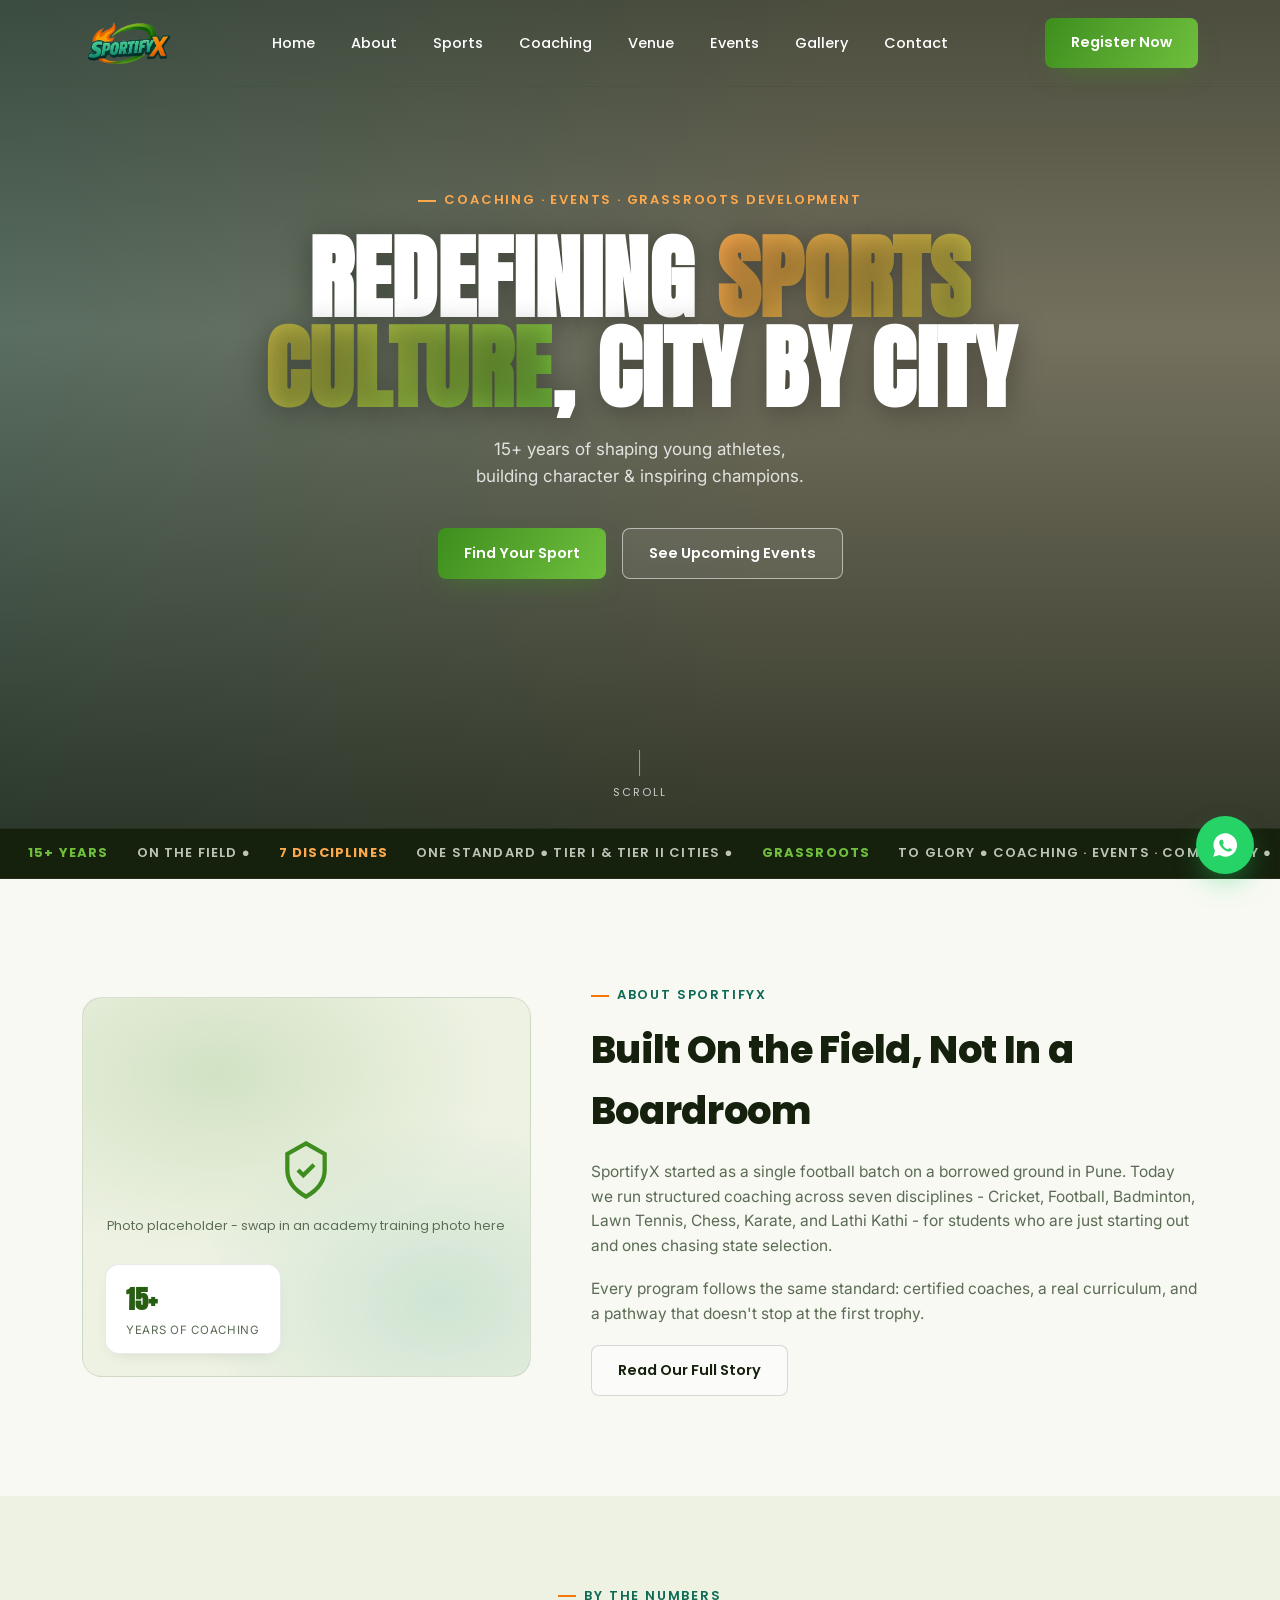
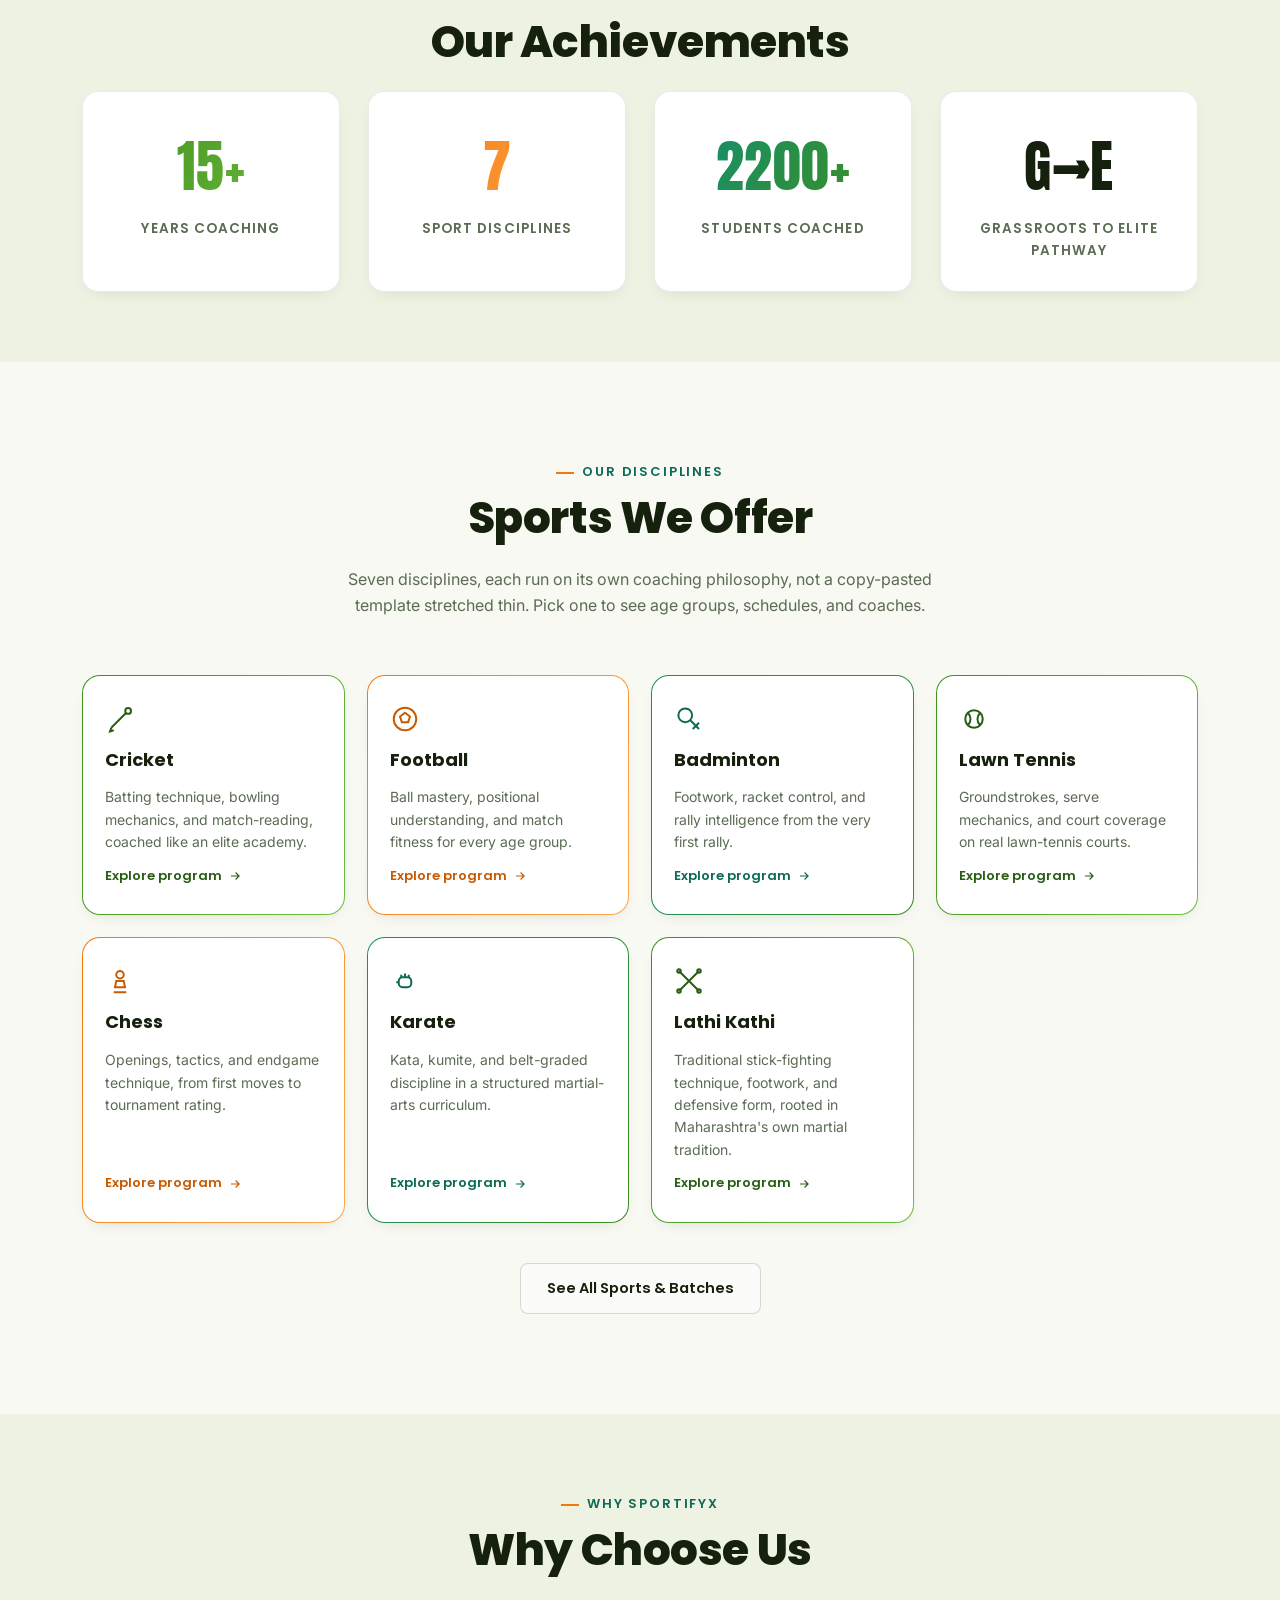
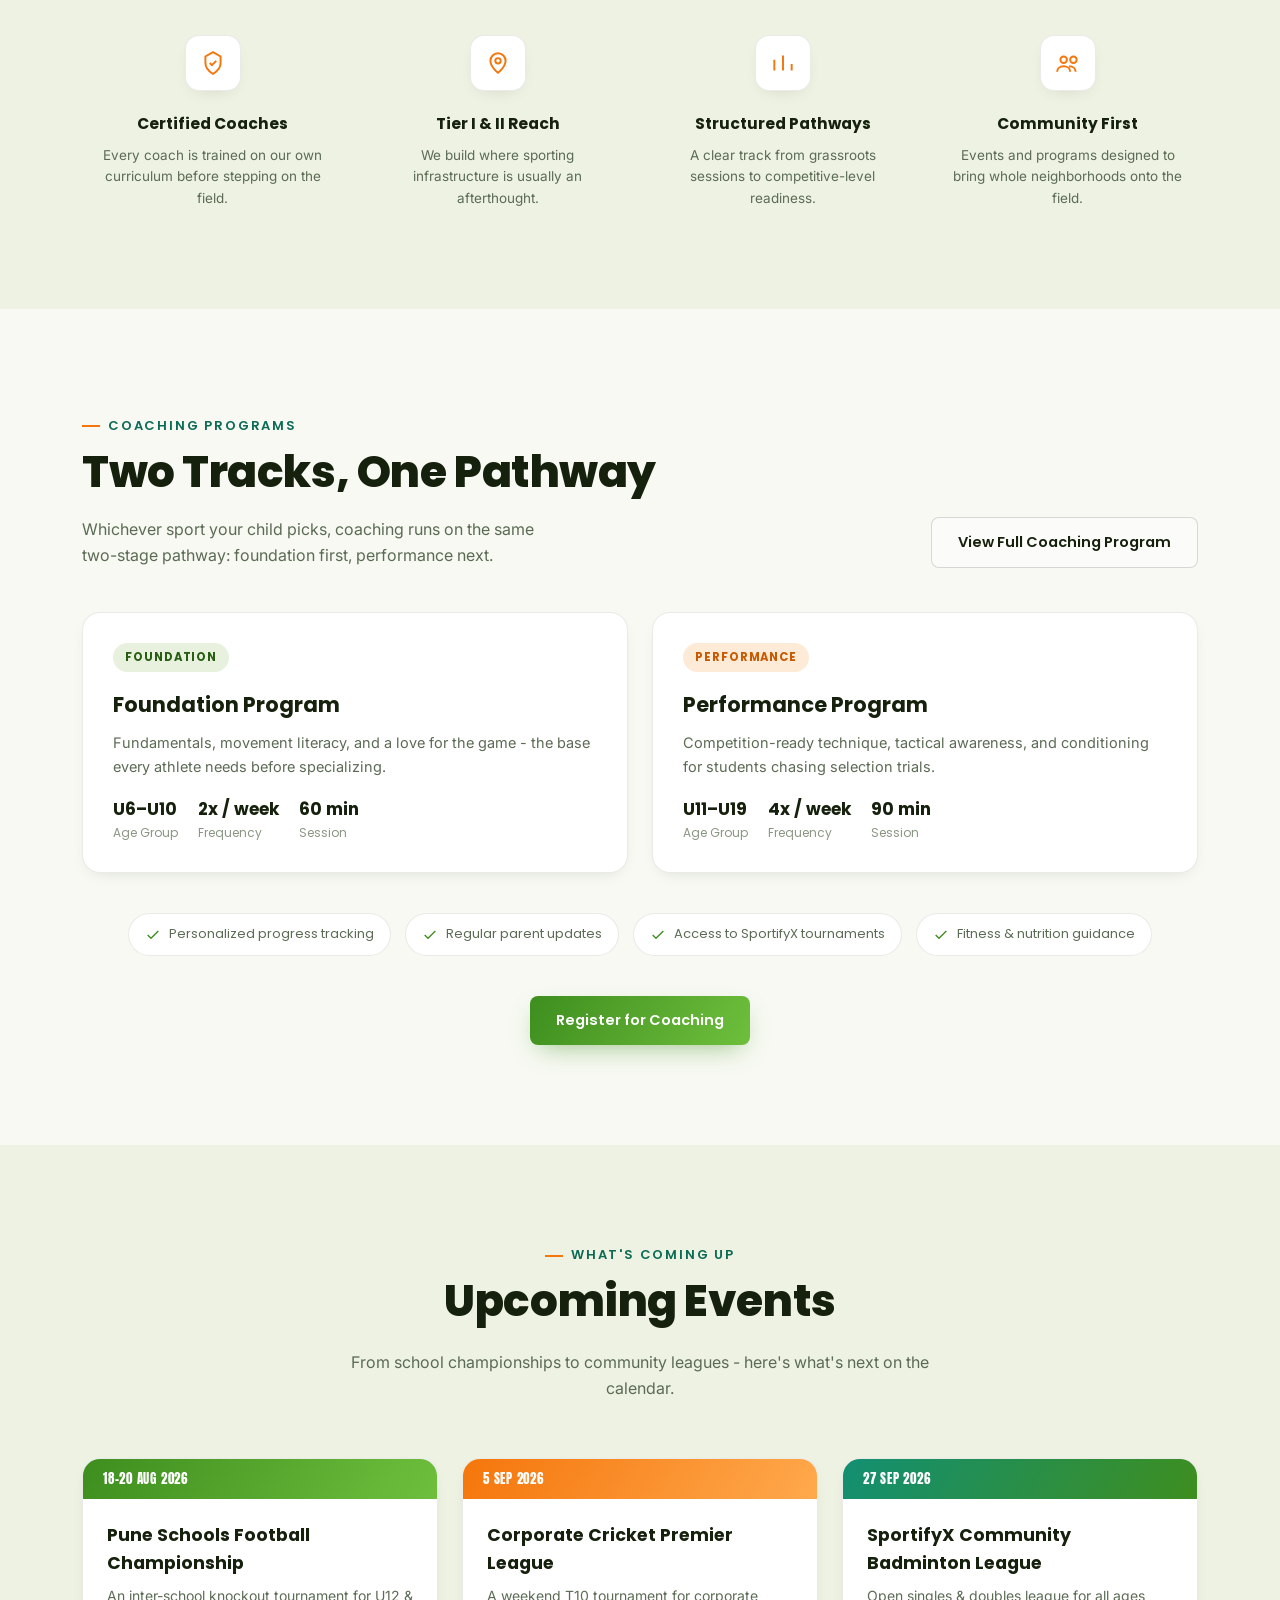
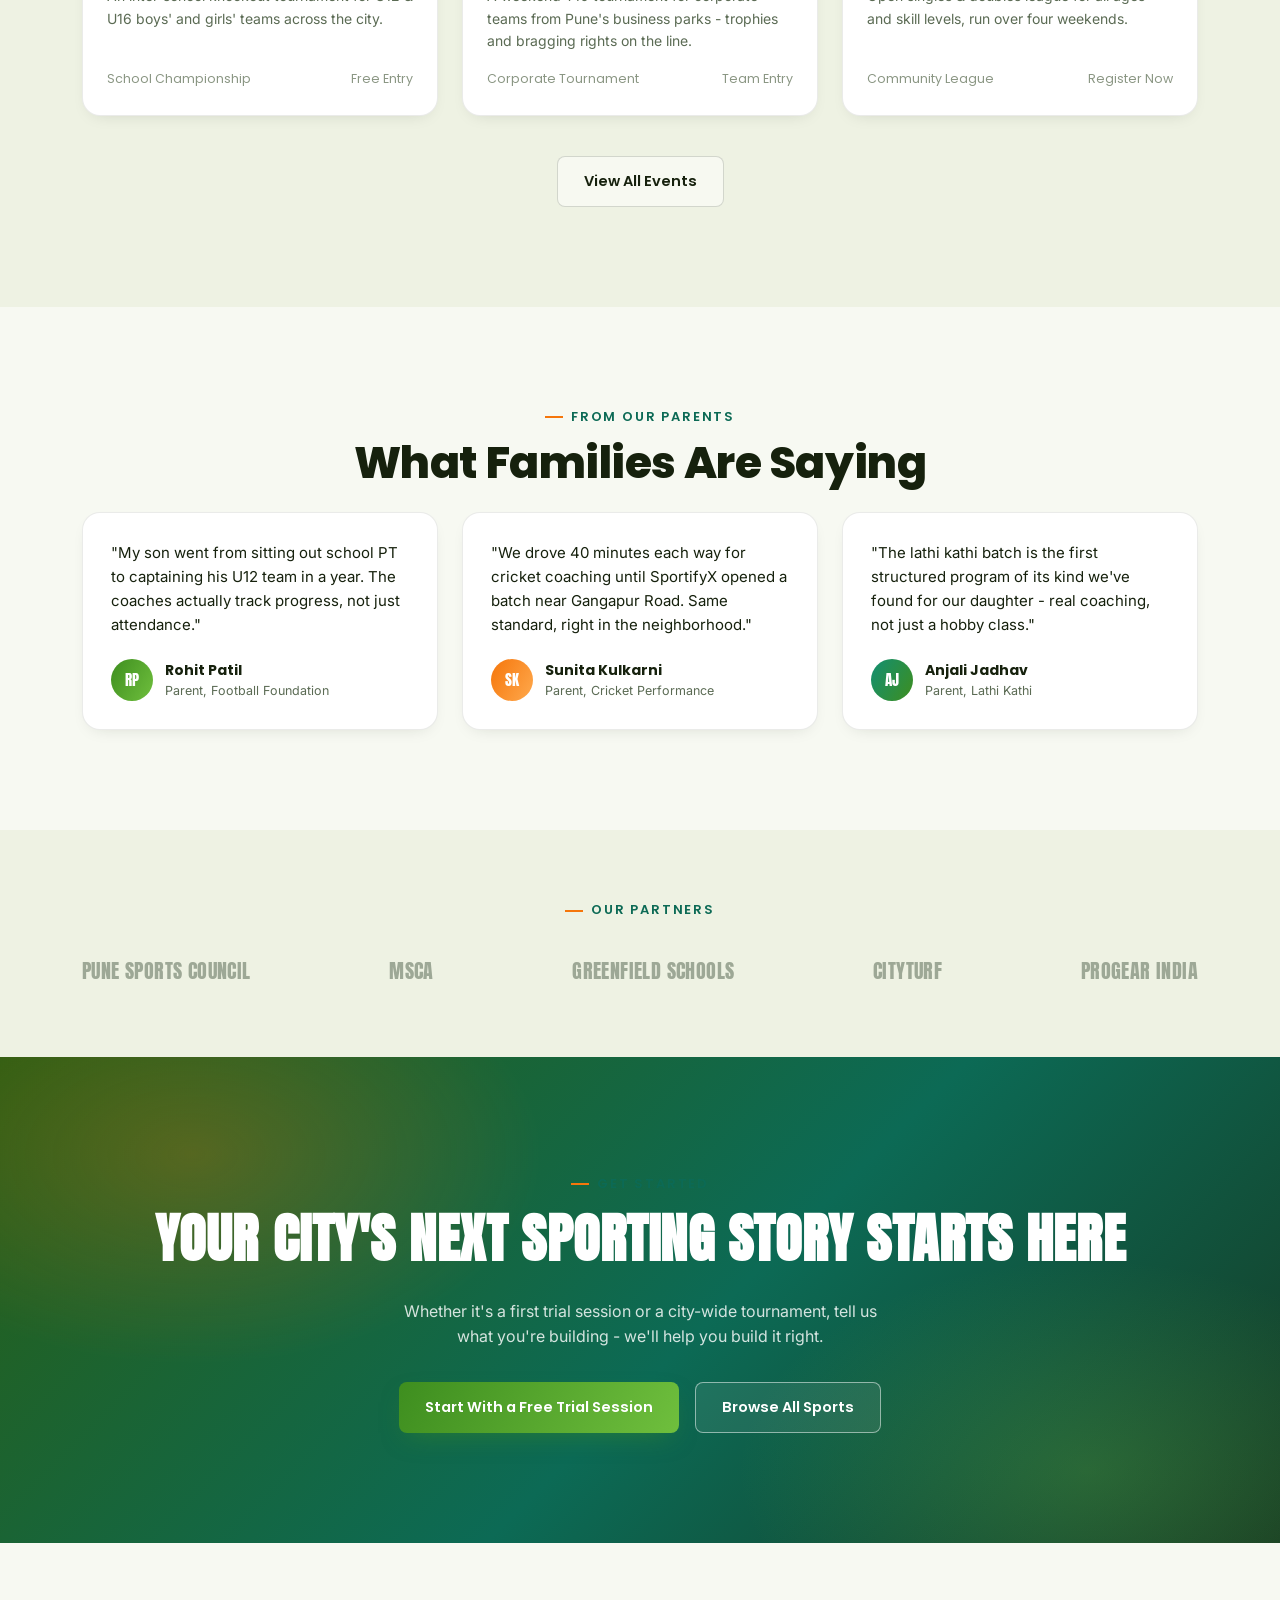
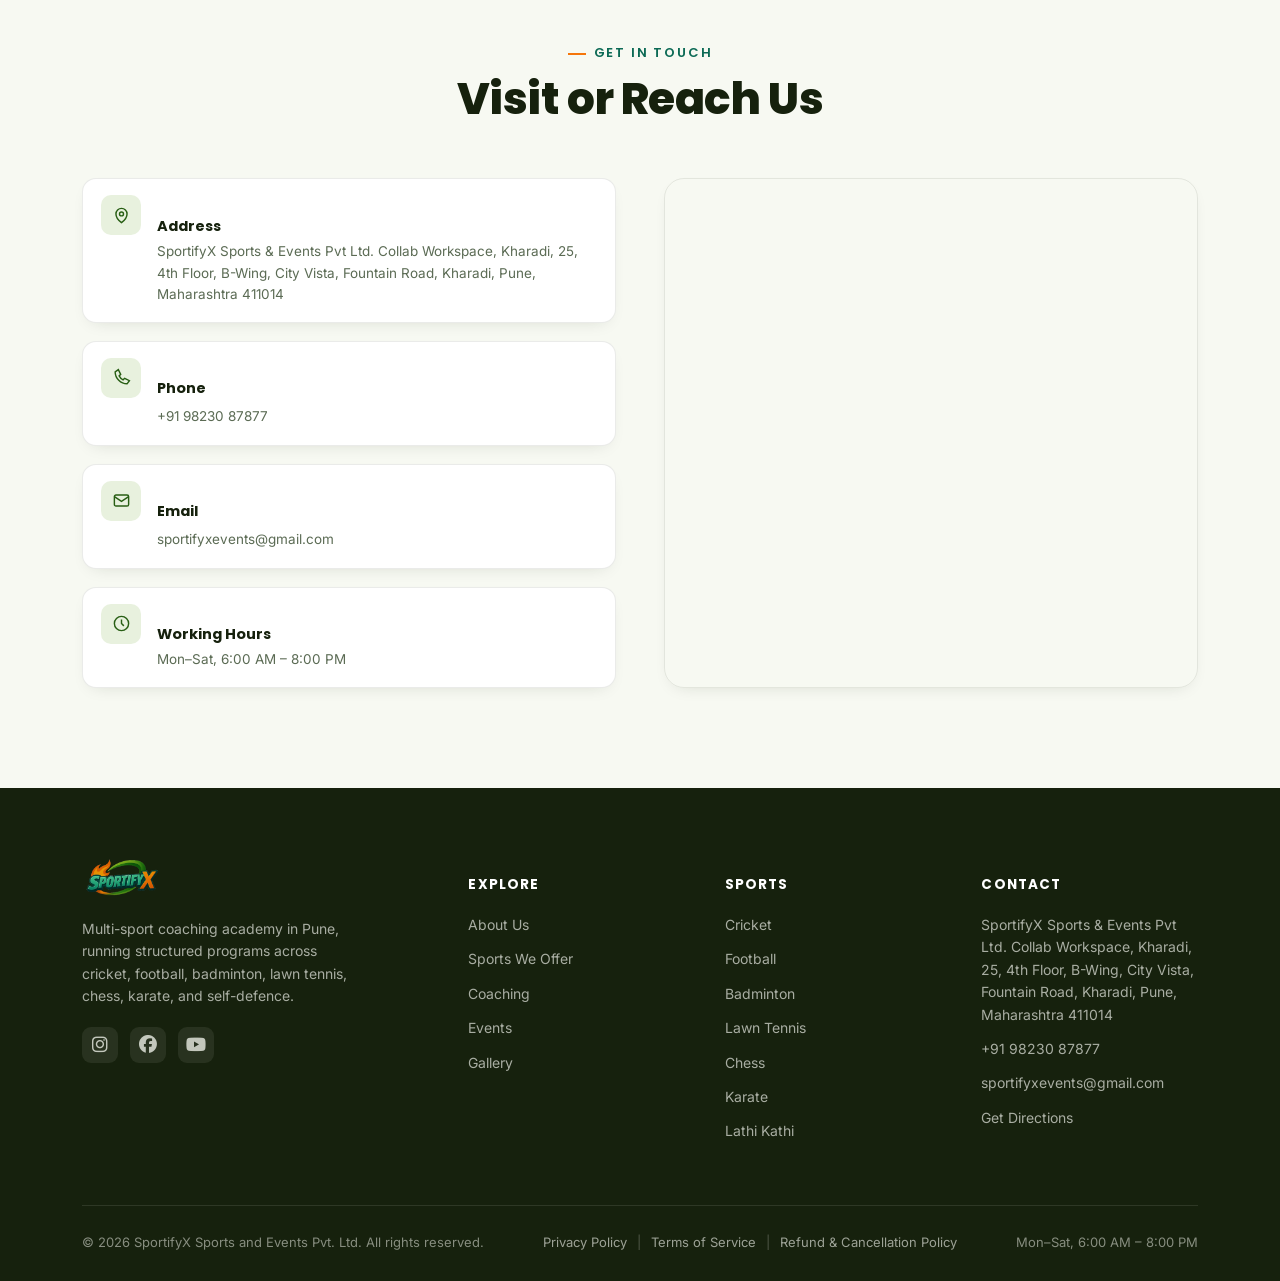
==== commit c90b26cc: "updates" ====
--- a/index.html
+++ b/index.html
@@ -35,9 +35,7 @@
       <div class="container hero-inner">
         <span class="eyebrow">Coaching · Events · Grassroots Development</span>
         <h1>Redefining <span class="accent">Sports Culture</span>, City by City</h1>
-        <p class="hero-sub">15+ years building athletes across seven disciplines <br> Cricket, Football, Badminton,
-          Lawn Tennis, Chess, Karate, and Lathi Kathi <br> across India's Tier I &amp; Tier II cities, from a
-          child's first session to their first competition.</p>
+        <p class="hero-sub">15+ years of shaping young athletes, <br>building character &amp; inspiring champions.</p>
         <div class="hero-ctas">
           <a href="/sports/" class="btn btn-primary">Find Your Sport</a>
           <a href="/events/" class="btn btn-ghost-light">See Upcoming Events</a>
--- a/css/style.css
+++ b/css/style.css
@@ -4,33 +4,27 @@
   --surface: #FFFFFF;
   --line: rgba(22, 33, 13, 0.09);
   --line-strong: rgba(22, 33, 13, 0.16);
-
   --ink: #16210D;
   --ink-dim: #5B6B54;
   --ink-faint: #8A9683;
-
   --green: #3E8E1F;
   --green-deep: #285E14;
   --green-bright: #6FBF3D;
   --green-wash: #E8F1DE;
-
   --orange: #F5760B;
   --orange-deep: #C85A02;
   --orange-bright: #FFA94D;
   --orange-wash: #FDEBD8;
-
   --teal: #128F72;
   --teal-deep: #0C6A55;
   --teal-wash: #E2F3EE;
-
   --grad-sport: linear-gradient(120deg, var(--green), var(--green-bright));
   --grad-energy: linear-gradient(120deg, var(--orange), var(--orange-bright));
   --grad-teal: linear-gradient(120deg, var(--teal), var(--green));
-
   --font-display: 'Anton', sans-serif;
+  --font-number: 'Poppins', sans-serif;
   --font-head: 'Poppins', sans-serif;
   --font-body: 'Inter', sans-serif;
-
   --container: 1180px;
   --shadow-sm: 0 6px 18px -10px rgba(22, 33, 13, .18);
   --shadow-md: 0 20px 45px -18px rgba(22, 33, 13, .22);
@@ -1087,7 +1081,7 @@
 
 .program-card__meta strong {
   display: block;
-  font-family: var(--font-display);
+  font-family: var(--font-number);
   font-size: 17px;
   color: var(--ink);
 }
@@ -1512,7 +1506,6 @@
 
 .footer-brand .logo-img {
   height: 50px;
-  filter: brightness(0) invert(1);
   opacity: .92;
 }
 
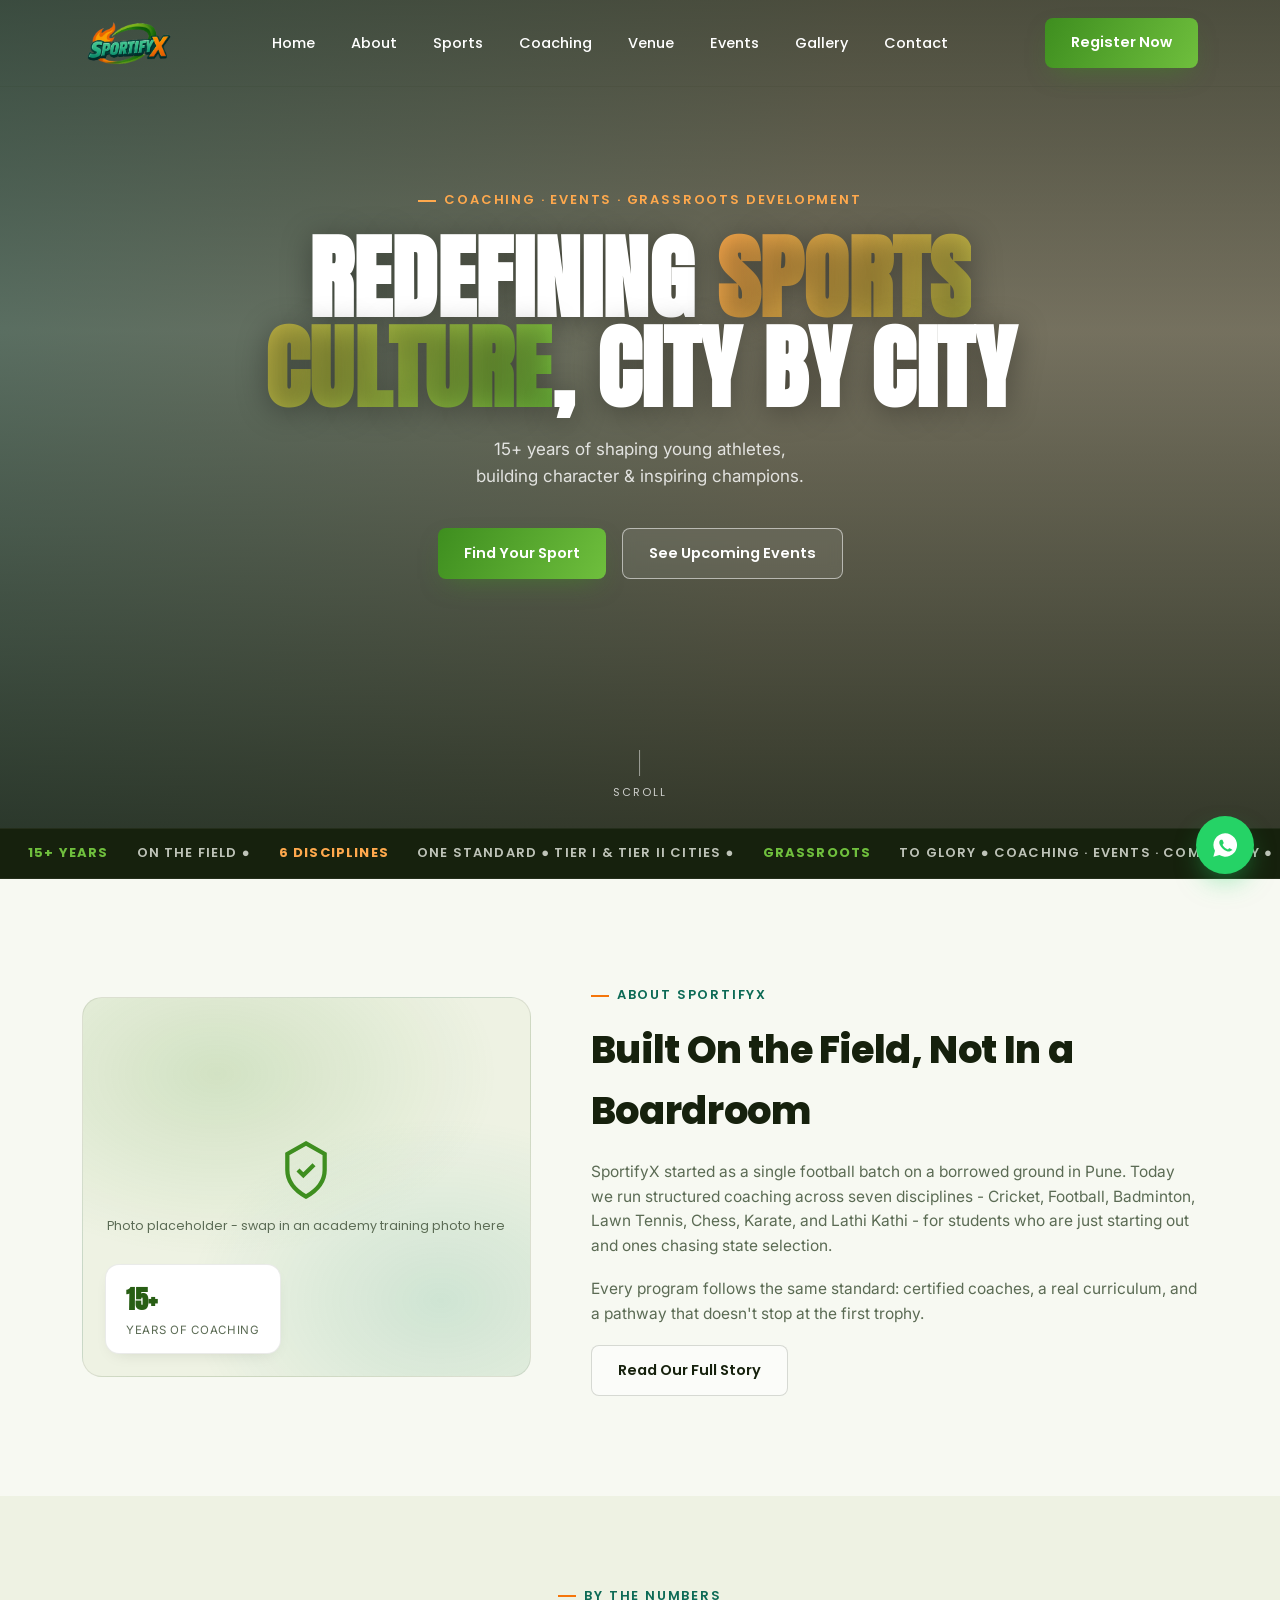
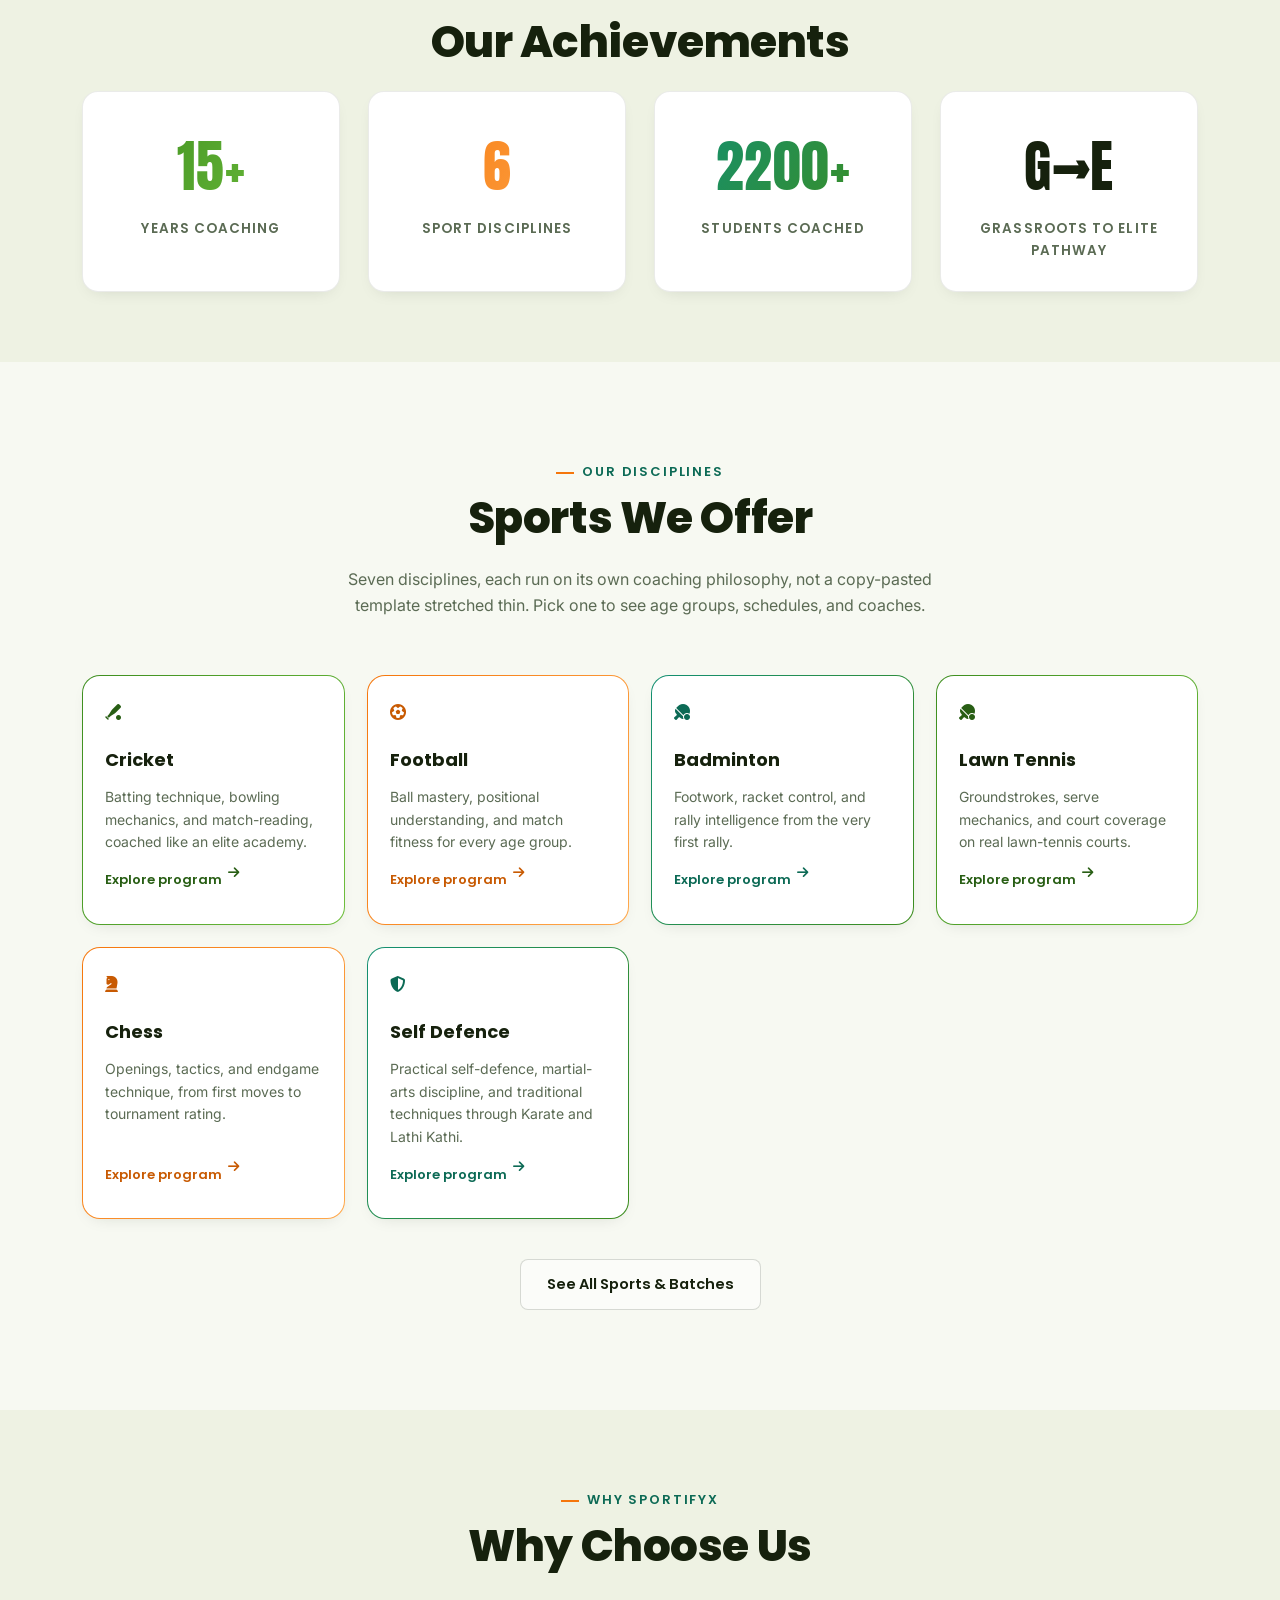
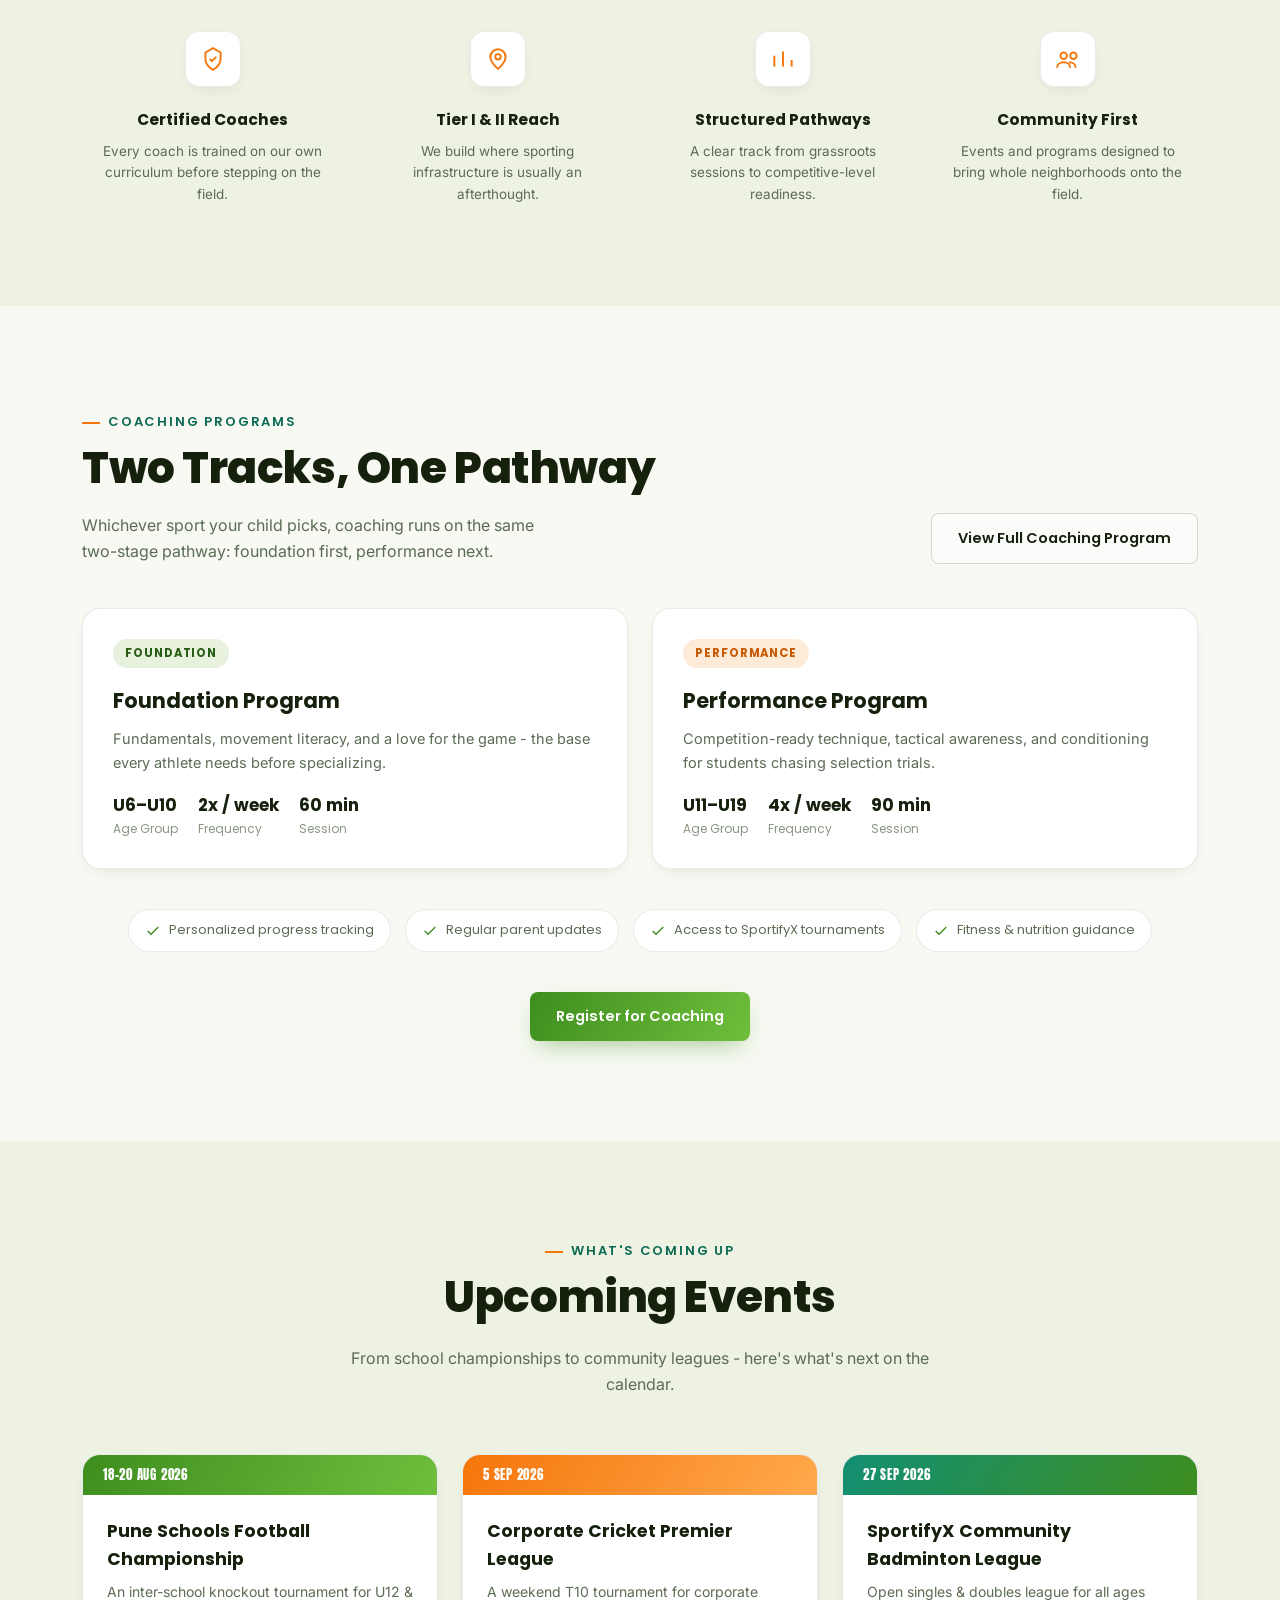
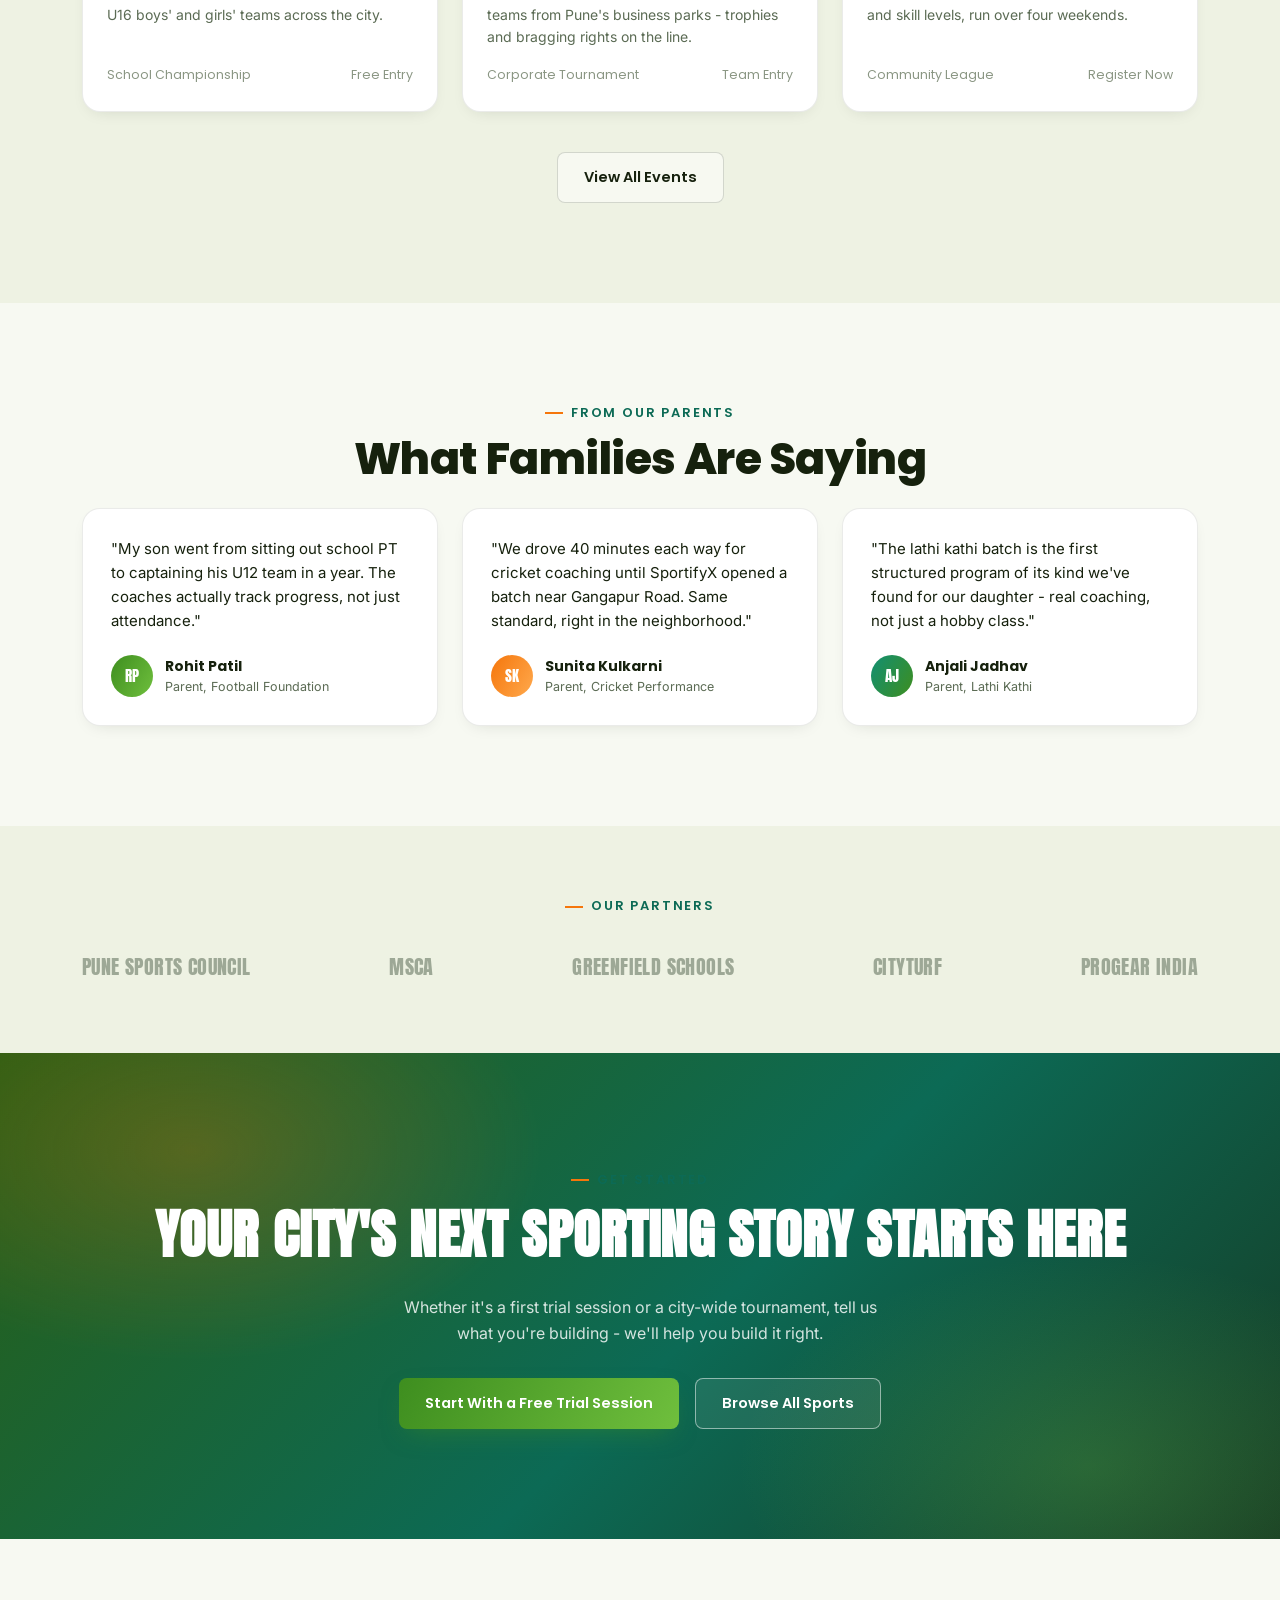
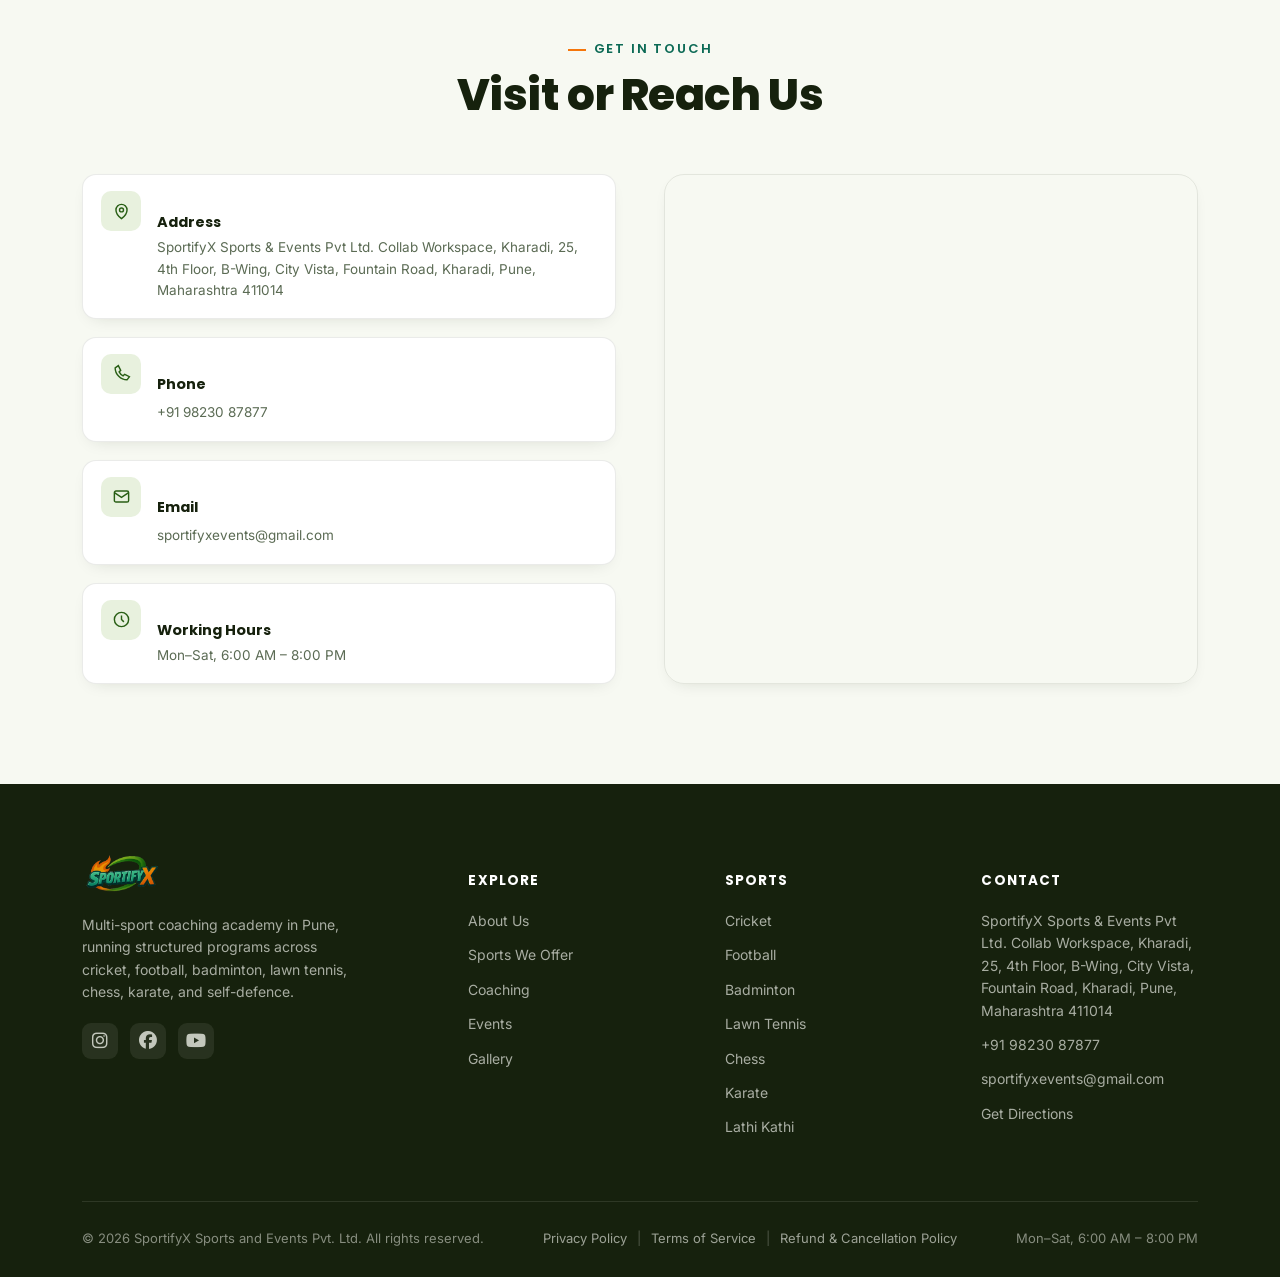
==== commit 7e47f6a4: "updates" ====
--- a/index.html
+++ b/index.html
@@ -94,11 +94,11 @@
     <div class="ticker-wrap">
       <div class="ticker" id="ticker">
         <span>
-          <b>15+ YEARS</b> ON THE FIELD ● <em>7 DISCIPLINES</em> ONE STANDARD ● TIER I &amp; TIER II CITIES ●
+          <b>15+ YEARS</b> ON THE FIELD ● <em>6 DISCIPLINES</em> ONE STANDARD ● TIER I &amp; TIER II CITIES ●
           <b>GRASSROOTS</b> TO GLORY ● COACHING · EVENTS · COMMUNITY ●
         </span>
         <span>
-          <b>15+ YEARS</b> ON THE FIELD ● <em>7 DISCIPLINES</em> ONE STANDARD ● TIER I &amp; TIER II CITIES ●
+          <b>15+ YEARS</b> ON THE FIELD ● <em>6 DISCIPLINES</em> ONE STANDARD ● TIER I &amp; TIER II CITIES ●
           <b>GRASSROOTS</b> TO GLORY ● COACHING · EVENTS · COMMUNITY ●
         </span>
       </div>
@@ -142,7 +142,7 @@
             <div class="stat-label">Years Coaching</div>
           </div>
           <div class="stat-card reveal">
-            <div class="stat-num" data-count="7">0</div>
+            <div class="stat-num" data-count="6">0</div>
             <div class="stat-label">Sport Disciplines</div>
           </div>
           <div class="stat-card reveal">
@@ -166,120 +166,98 @@
           template stretched thin. Pick one to see age groups, schedules, and coaches.</p>
         <div class="sports-grid">
 
+          <!-- CRICKET -->
           <div class="sport-card accent-green reveal">
             <div class="sport-card-inner">
-              <svg viewBox="0 0 24 24" fill="none" stroke="currentColor" stroke-width="1.6">
-                <path d="M5 19L17 7" />
-                <circle cx="18.5" cy="5.5" r="2.3" />
-                <path d="M5 19l-1 3 3-1" />
-              </svg>
+              <i class="fa-solid fa-baseball-bat-ball sport-fa-icon"></i>
+
               <h3>Cricket</h3>
               <p>Batting technique, bowling mechanics, and match-reading, coached like an elite academy.</p>
-              <a href="/sports/#cricket" class="sport-link">Explore program
-                <svg viewBox="0 0 24 24" fill="none" stroke="currentColor" stroke-width="2">
-                  <path d="M5 12h14M13 6l6 6-6 6" />
-                </svg>
+
+              <a href="/sports/#cricket" class="sport-link">
+                Explore program
+                <i class="fa-solid fa-arrow-right"></i>
               </a>
             </div>
           </div>
 
+
+          <!-- FOOTBALL -->
           <div class="sport-card accent-orange reveal">
             <div class="sport-card-inner">
-              <svg viewBox="0 0 24 24" fill="none" stroke="currentColor" stroke-width="1.6">
-                <circle cx="12" cy="12" r="9" />
-                <path d="M12 7l4 3-1.5 4.5h-5L8 10z" />
-              </svg>
+              <i class="fa-solid fa-futbol sport-fa-icon"></i>
+
               <h3>Football</h3>
               <p>Ball mastery, positional understanding, and match fitness for every age group.</p>
-              <a href="/sports/#football" class="sport-link">Explore program
-                <svg viewBox="0 0 24 24" fill="none" stroke="currentColor" stroke-width="2">
-                  <path d="M5 12h14M13 6l6 6-6 6" />
-                </svg>
+
+              <a href="/sports/#football" class="sport-link">
+                Explore program
+                <i class="fa-solid fa-arrow-right"></i>
               </a>
             </div>
           </div>
 
+
+          <!-- BADMINTON -->
           <div class="sport-card accent-teal reveal">
             <div class="sport-card-inner">
-              <svg viewBox="0 0 24 24" fill="none" stroke="currentColor" stroke-width="1.6">
-                <circle cx="9" cy="9" r="5.5" />
-                <path d="M13 13l7 7M15 20l5-5" />
-              </svg>
+              <i class="fa-solid fa-table-tennis-paddle-ball sport-fa-icon"></i>
+
               <h3>Badminton</h3>
               <p>Footwork, racket control, and rally intelligence from the very first rally.</p>
-              <a href="/sports/#badminton" class="sport-link">Explore program
-                <svg viewBox="0 0 24 24" fill="none" stroke="currentColor" stroke-width="2">
-                  <path d="M5 12h14M13 6l6 6-6 6" />
-                </svg>
+
+              <a href="/sports/#badminton" class="sport-link">
+                Explore program
+                <i class="fa-solid fa-arrow-right"></i>
               </a>
             </div>
           </div>
 
+
+          <!-- LAWN TENNIS -->
           <div class="sport-card accent-green reveal">
             <div class="sport-card-inner">
-              <svg viewBox="0 0 24 24" fill="none" stroke="currentColor" stroke-width="1.6">
-                <circle cx="12" cy="12" r="7" />
-                <path d="M7 7c3 3 3 7 0 10M17 7c-3 3-3 7 0 10" />
-              </svg>
+              <i class="fa-solid fa-table-tennis-paddle-ball sport-fa-icon"></i>
+
               <h3>Lawn Tennis</h3>
               <p>Groundstrokes, serve mechanics, and court coverage on real lawn-tennis courts.</p>
-              <a href="/sports/#lawn-tennis" class="sport-link">Explore program
-                <svg viewBox="0 0 24 24" fill="none" stroke="currentColor" stroke-width="2">
-                  <path d="M5 12h14M13 6l6 6-6 6" />
-                </svg>
+
+              <a href="/sports/#lawn-tennis" class="sport-link">
+                Explore program
+                <i class="fa-solid fa-arrow-right"></i>
               </a>
             </div>
           </div>
 
+
+          <!-- CHESS -->
           <div class="sport-card accent-orange reveal">
             <div class="sport-card-inner">
-              <svg viewBox="0 0 24 24" fill="none" stroke="currentColor" stroke-width="1.6">
-                <circle cx="12" cy="7" r="3" />
-                <path d="M9 12h6l1 5H8z" />
-                <path d="M7 21h10" />
-              </svg>
+              <i class="fa-solid fa-chess-knight sport-fa-icon"></i>
+
               <h3>Chess</h3>
               <p>Openings, tactics, and endgame technique, from first moves to tournament rating.</p>
-              <a href="/sports/#chess" class="sport-link">Explore program
-                <svg viewBox="0 0 24 24" fill="none" stroke="currentColor" stroke-width="2">
-                  <path d="M5 12h14M13 6l6 6-6 6" />
-                </svg>
+
+              <a href="/sports/#chess" class="sport-link">
+                Explore program
+                <i class="fa-solid fa-arrow-right"></i>
               </a>
             </div>
           </div>
 
+
+          <!-- SELF DEFENCE -->
           <div class="sport-card accent-teal reveal">
             <div class="sport-card-inner">
-              <svg viewBox="0 0 24 24" fill="none" stroke="currentColor" stroke-width="1.6">
-                <rect x="7" y="9" rx="3" width="10" height="8" />
-                <path d="M7 13H5M9 9V7M12 9V6M15 9V7" />
-              </svg>
-              <h3>Karate</h3>
-              <p>Kata, kumite, and belt-graded discipline in a structured martial-arts curriculum.</p>
-              <a href="/sports/#karate" class="sport-link">Explore program
-                <svg viewBox="0 0 24 24" fill="none" stroke="currentColor" stroke-width="2">
-                  <path d="M5 12h14M13 6l6 6-6 6" />
-                </svg>
-              </a>
-            </div>
-          </div>
-
-          <div class="sport-card accent-green reveal">
-            <div class="sport-card-inner">
-              <svg viewBox="0 0 24 24" fill="none" stroke="currentColor" stroke-width="1.6">
-                <path d="M4 20L20 4M4 4l16 16" />
-                <circle cx="4" cy="20" r="1.4" />
-                <circle cx="20" cy="4" r="1.4" />
-                <circle cx="4" cy="4" r="1.4" />
-                <circle cx="20" cy="20" r="1.4" />
-              </svg>
-              <h3>Lathi Kathi</h3>
-              <p>Traditional stick-fighting technique, footwork, and defensive form, rooted in Maharashtra's own
-                martial tradition.</p>
-              <a href="/sports/#lathi-kathi" class="sport-link">Explore program
-                <svg viewBox="0 0 24 24" fill="none" stroke="currentColor" stroke-width="2">
-                  <path d="M5 12h14M13 6l6 6-6 6" />
-                </svg>
+              <i class="fa-solid fa-shield-halved sport-fa-icon"></i>
+
+              <h3>Self Defence</h3>
+              <p>Practical self-defence, martial-arts discipline, and traditional techniques through Karate and Lathi
+                Kathi.</p>
+
+              <a href="/sports/#self-defence" class="sport-link">
+                Explore program
+                <i class="fa-solid fa-arrow-right"></i>
               </a>
             </div>
           </div>
--- a/css/style.css
+++ b/css/style.css
@@ -894,22 +894,22 @@
   gap: 12px;
 }
 
-.sport-card-inner svg {
+.sport-card-inner i {
   width: 30px;
   height: 30px;
 }
 
-.sport-card.accent-green svg,
+.sport-card.accent-green i,
 .sport-card.accent-green .sport-link {
   color: var(--green-deep);
 }
 
-.sport-card.accent-orange svg,
+.sport-card.accent-orange i,
 .sport-card.accent-orange .sport-link {
   color: var(--orange-deep);
 }
 
-.sport-card.accent-teal svg,
+.sport-card.accent-teal i,
 .sport-card.accent-teal .sport-link {
   color: var(--teal-deep);
 }
